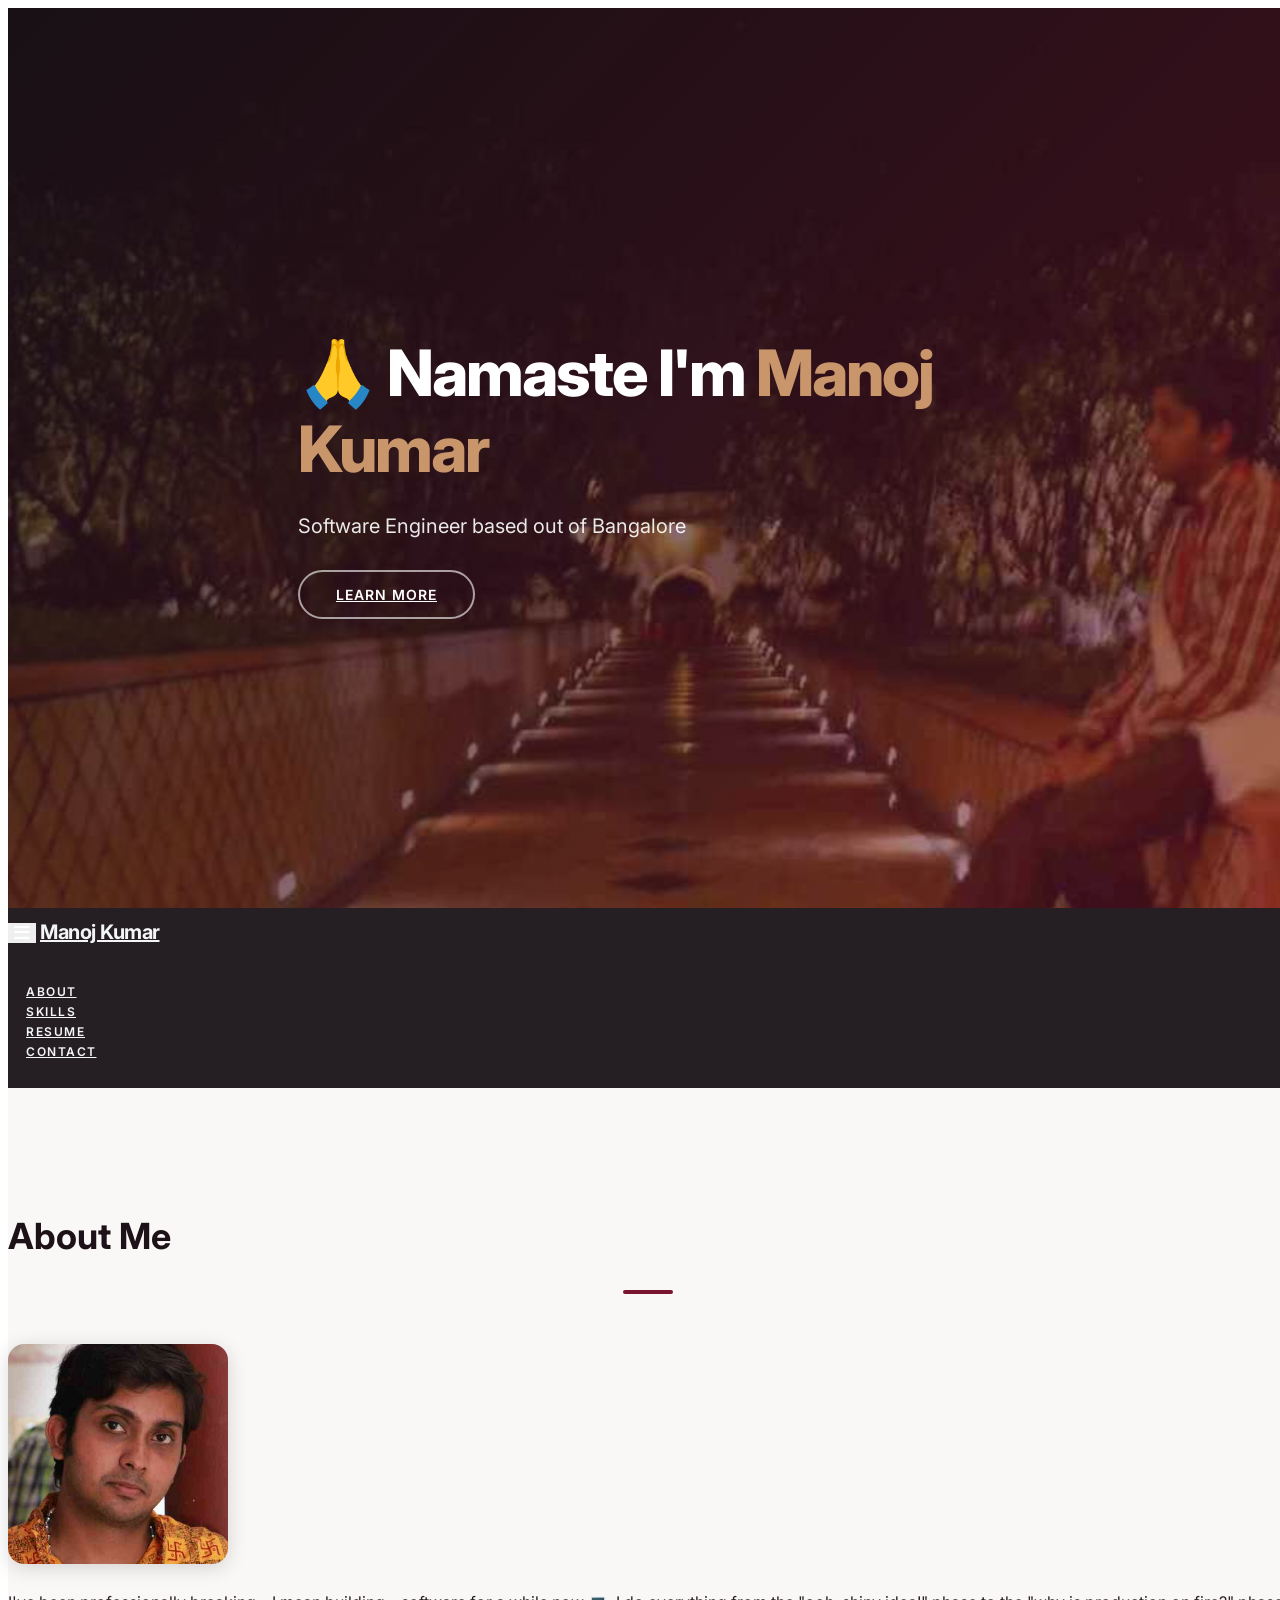
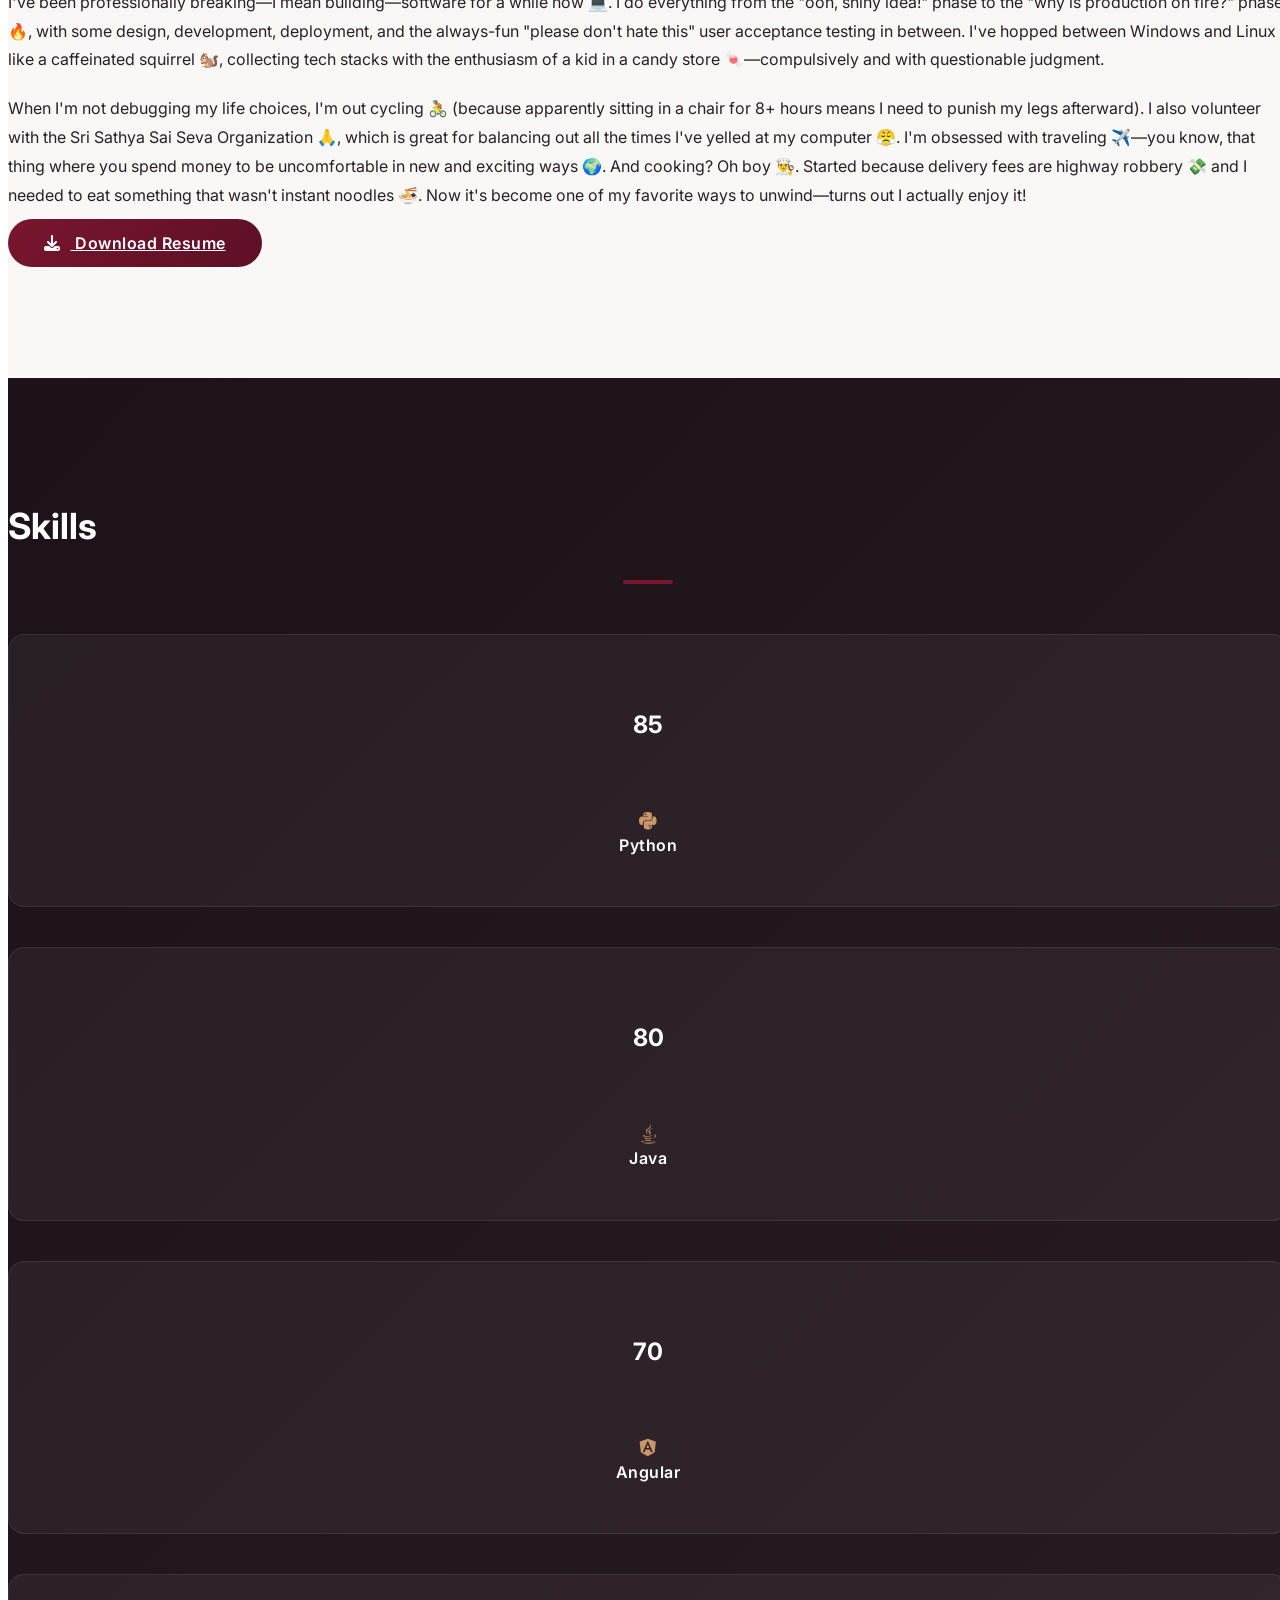
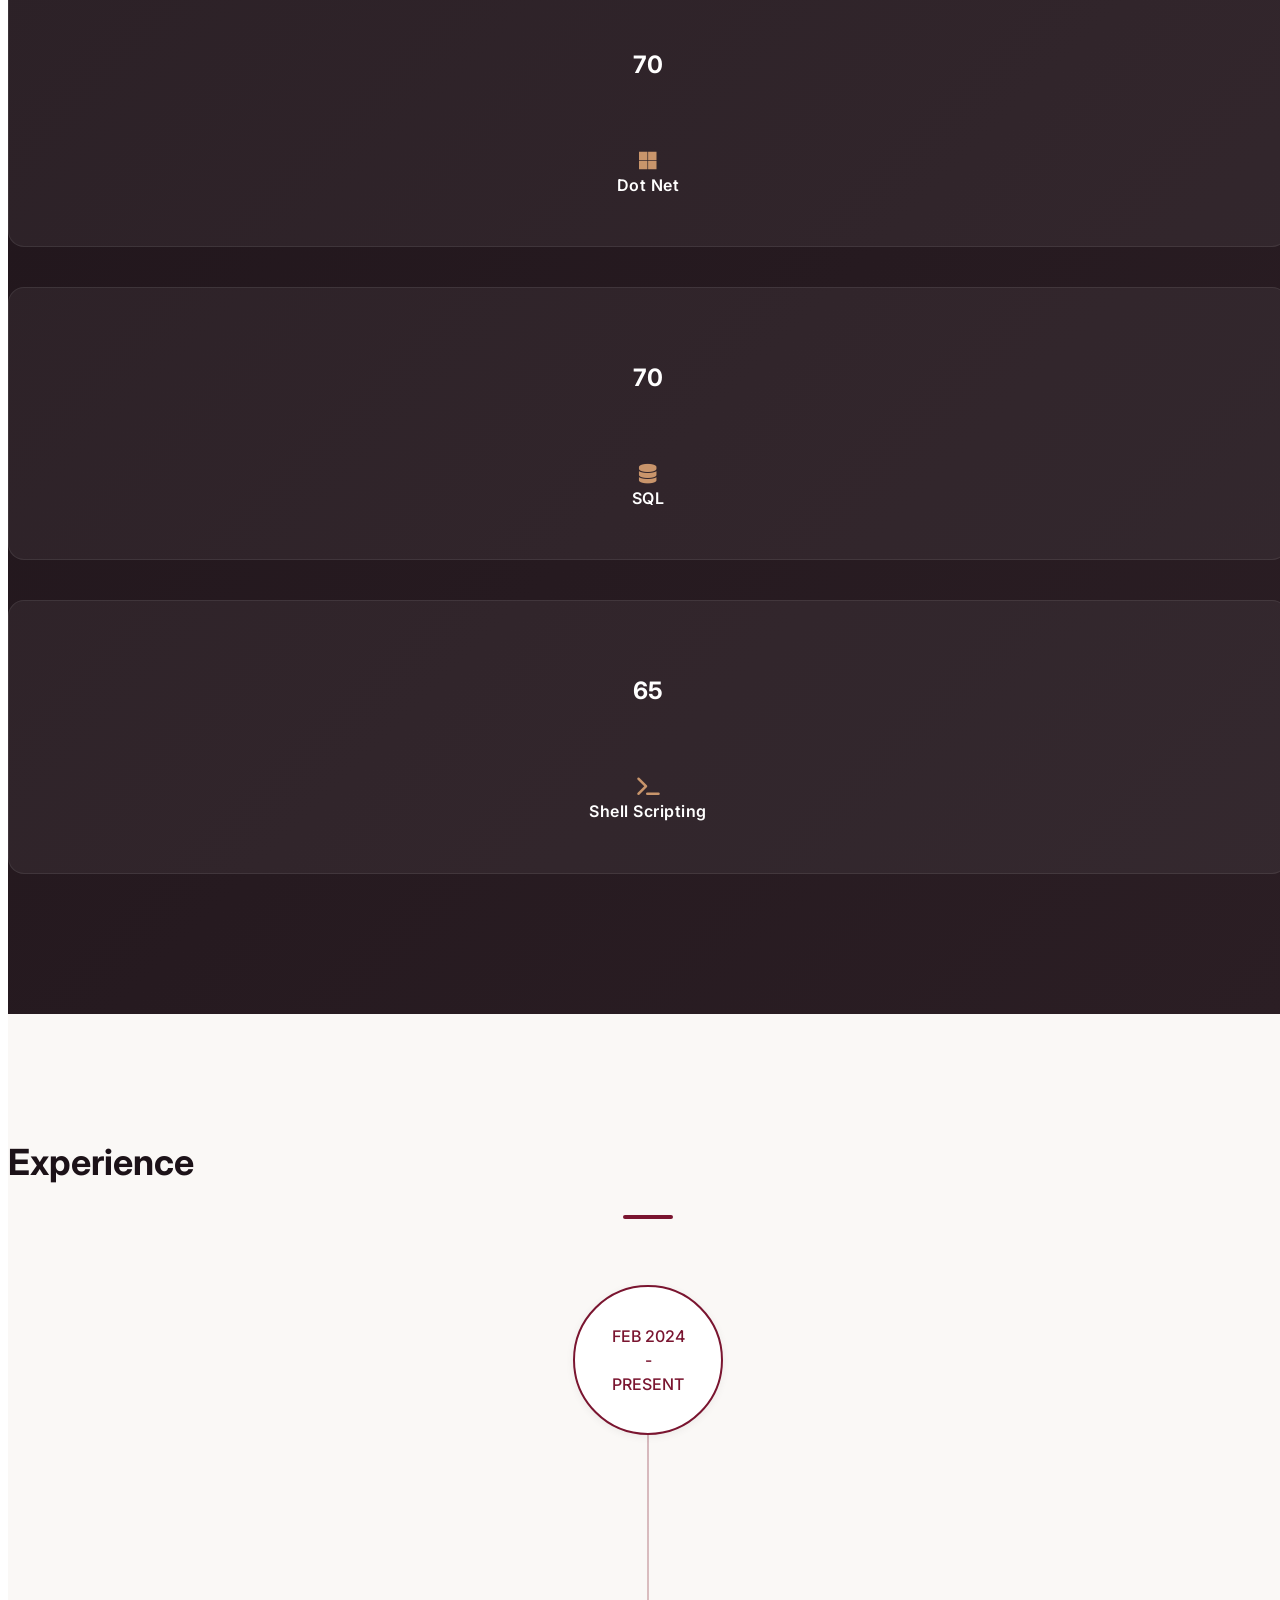
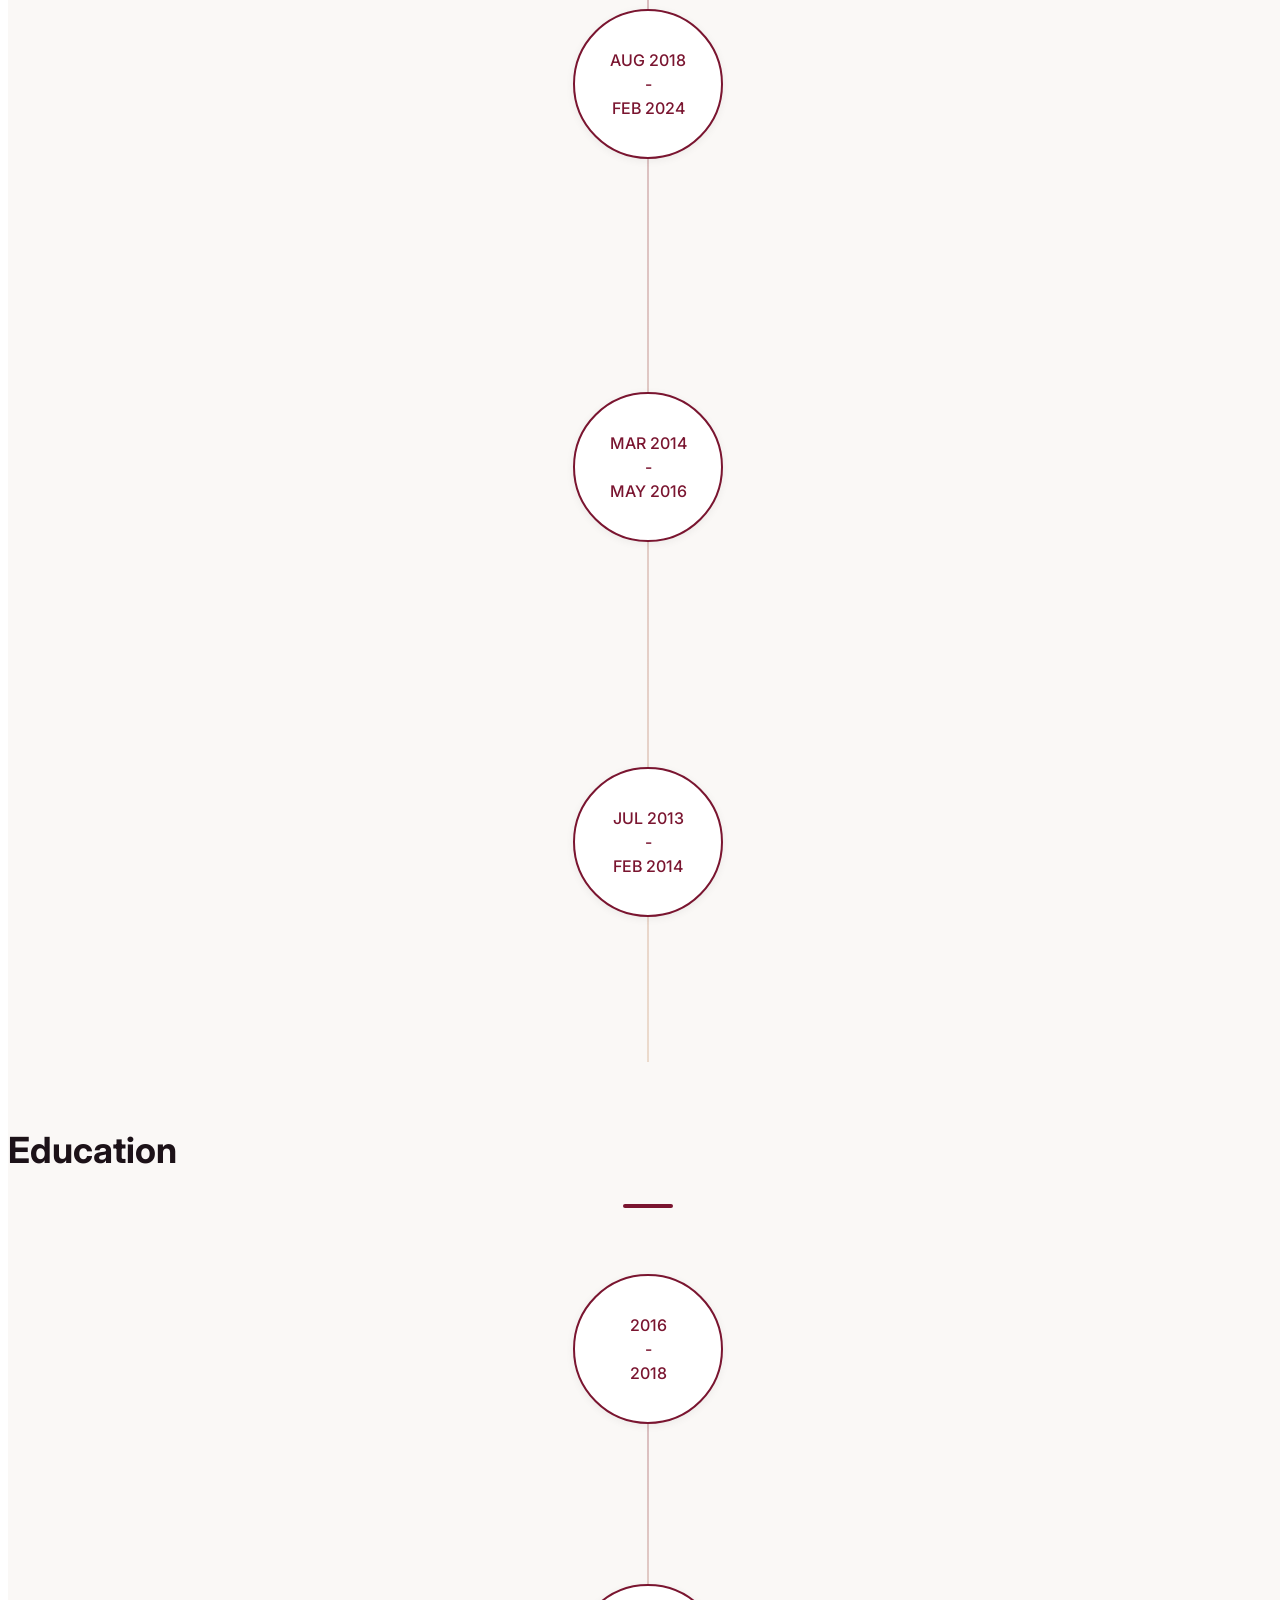
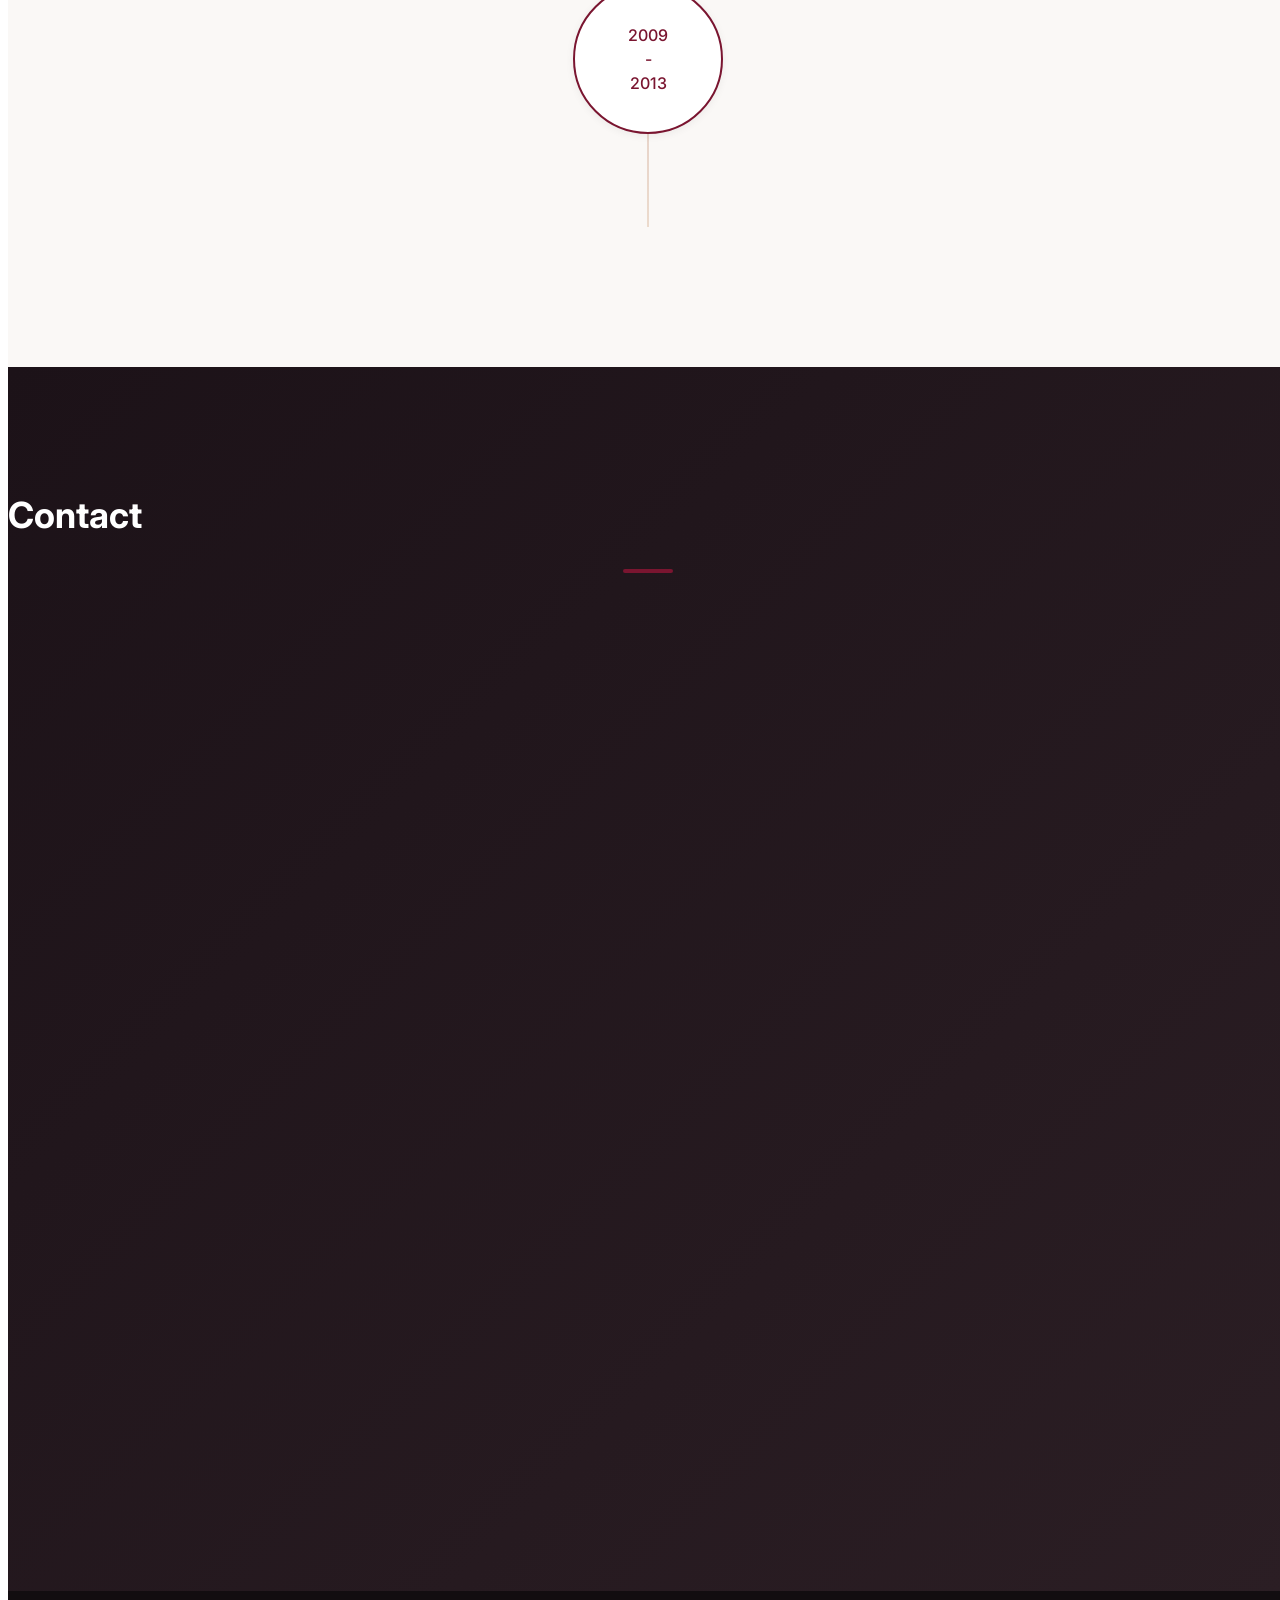
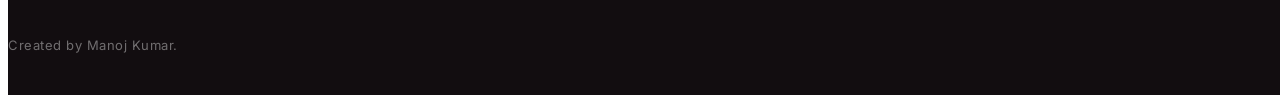
==== index.html @ 9c493e30 "Update index.html" ====
<!DOCTYPE html>
<html lang="en">
<head>
<meta charset="utf-8">
<meta name="viewport" content="width=device-width, initial-scale=1">
<title>Manoj Kumar - Software Engineer</title>
<meta name="description" content="Namaste! Portfolio showcasing skills, experience and social media links.">
<meta name="author" content="Manoj Kumar">
<!-- Open Graph -->
<meta property="og:title" content="Manoj Kumar - Software Engineer">
<meta property="og:description" content="Namaste! Portfolio showcasing skills, experience and social media links.">
<meta property="og:image" content="https://manojkumarmanusai.github.io/img/about.jpg">
<meta property="og:url" content="https://manojkumarmanusai.github.io/">
<meta property="og:type" content="website">
<!-- Twitter Card -->
<meta name="twitter:card" content="summary_large_image">
<meta name="twitter:title" content="Manoj Kumar - Software Engineer">
<meta name="twitter:description" content="Namaste! Portfolio showcasing skills, experience and social media links.">
<meta name="twitter:image" content="https://manojkumarmanusai.github.io/img/about.jpg">
<link rel="icon" type="image/x-icon" href="favicon.ico">
<!-- Bootstrap -->
<link rel="stylesheet" type="text/css"  href="css/bootstrap.min.css">
<link rel="stylesheet" type="text/css" href="https://cdnjs.cloudflare.com/ajax/libs/font-awesome/6.5.1/css/all.min.css" integrity="sha384-t1nt8BQoYMLFN5p42tRAtuAAFQaCQODekUVeKKZrEnEyp4H2R0RHFz0KWpmj7i8g" crossorigin="anonymous">

<!-- Stylesheet
    ================================================== -->
<link rel="stylesheet" type="text/css"  href="css/style.css">
<link href='https://fonts.googleapis.com/css2?family=Inter:wght@300;400;500;600;700;800&family=Open+Sans:wght@300;400;600;700;800&display=swap' rel='stylesheet' crossorigin='anonymous'>

</head>
<body id="page-top" data-spy="scroll" data-target="#nav" data-offset="80">

<!-- Header -->
<header id="header">
  <div class="intro">
    <img src="img/intro-bg.jpg" alt="Background" class="intro-bg-img" loading="lazy">
    <div class="intro-overlay"></div>
    <div class="container">
      <div class="row">
        <div class="intro-text">
          <h1>🙏 Namaste I'm <span class="name">Manoj Kumar</span></h1>
          <p><b>Software Engineer based out of Bangalore</b></p>
          <a href="#about" class="btn btn-default btn-lg page-scroll">Learn More</a>
        </div>
      </div>
    </div>
  </div>
</header>
<!-- Navigation -->
<div id="nav">
  <div id="scroll-progress"></div>
  <nav class="navbar navbar-custom">
    <div class="container">
      <div class="navbar-header">
        <button type="button" class="navbar-toggle" data-toggle="collapse" data-target=".navbar-main-collapse" aria-label="Toggle navigation"> <i class="fa-solid fa-bars"></i> </button>
        <a class="navbar-brand page-scroll" href="#page-top">Manoj Kumar</a> </div>
      
      <!-- Collect the nav links, forms, and other content for toggling -->
      <div class="collapse navbar-collapse navbar-right navbar-main-collapse">
        <ul class="nav navbar-nav">
          <!-- Hidden li included to remove active class from about link when scrolled up past about section -->
          <li class="hidden"> <a href="#page-top"></a> </li>
          <li> <a class="page-scroll" href="#about">About</a> </li>
          <li> <a class="page-scroll" href="#skills">Skills</a> </li>
          <li> <a class="page-scroll" href="#resume">Resume</a> </li>
          <li> <a class="page-scroll" href="#contact">Contact</a> </li>
        </ul>
      </div>
    </div>
  </nav>
</div>
<!-- About Section -->
<div id="about">
  <div class="container">
    <div class="section-title text-center center">
      <h2>About Me</h2>
      <hr>
    </div>
    <div class="row">
      <div class="col-md-12 text-center"><img src="img/about.jpg" alt="Manoj Kumar" class="img-responsive" loading="lazy"></div>
      <div class="col-md-8 col-md-offset-2">
        <div class="about-text">
          <p>I've been professionally breaking—I mean building—software for a while now 💻. I do everything from the "ooh, shiny idea!" phase to the "why is production on fire?" phase 🔥, with some design, development, deployment, and the always-fun "please don't hate this" user acceptance testing in between. I've hopped between Windows and Linux like a caffeinated squirrel 🐿️, collecting tech stacks with the enthusiasm of a kid in a candy store 🍬—compulsively and with questionable judgment.</p>
          <p>When I'm not debugging my life choices, I'm out cycling 🚴 (because apparently sitting in a chair for 8+ hours means I need to punish my legs afterward). I also volunteer with the Sri Sathya Sai Seva Organization 🙏, which is great for balancing out all the times I've yelled at my computer 😤. I'm obsessed with traveling ✈️—you know, that thing where you spend money to be uncomfortable in new and exciting ways 🌍. And cooking? Oh boy 👨‍🍳. Started because delivery fees are highway robbery 💸 and I needed to eat something that wasn't instant noodles 🍜. Now it's become one of my favorite ways to unwind—turns out I actually enjoy it!</p>
          <p class="text-center"><a class="btn btn-primary" href="resume/Manoj.pdf" download><i class="fa-solid fa-download"></i> Download Resume</a></p>
        </div>
      </div>
    </div>
  </div>
</div>
<!-- Skills Section -->
<div id="skills" class="text-center">
  <div class="container">
    <div class="section-title center">
      <h2>Skills</h2>
      <hr>
    </div>
    <div class="row" id="skillsset">
      <div class="col-md-4 col-sm-6">
        <div class="skill"> <span class="chart" data-percent="85"> <span class="percent">85</span> </span>
          <i class="fa-brands fa-python skill-icon"></i>
          <h4>Python</h4>
        </div>
      </div>
      <div class="col-md-4 col-sm-6">
        <div class="skill"> <span class="chart" data-percent="80"> <span class="percent">80</span> </span>
          <i class="fa-brands fa-java skill-icon"></i>
          <h4>Java</h4>
        </div>
      </div>
      <div class="col-md-4 col-sm-6">
        <div class="skill"> <span class="chart" data-percent="70"> <span class="percent">70</span> </span>
          <i class="fa-brands fa-angular skill-icon"></i>
          <h4>Angular</h4>
        </div>
      </div>
      <div class="col-md-4 col-sm-6">
        <div class="skill"> <span class="chart" data-percent="70"> <span class="percent">70</span> </span>
          <i class="fa-brands fa-microsoft skill-icon"></i>
          <h4>Dot Net</h4>
        </div>
      </div>
      <div class="col-md-4 col-sm-6">
        <div class="skill"> <span class="chart" data-percent="70"> <span class="percent">70</span> </span>
          <i class="fa-solid fa-database skill-icon"></i>
          <h4>SQL</h4>
        </div>
      </div>
      <div class="col-md-4 col-sm-6">
        <div class="skill"> <span class="chart" data-percent="65"> <span class="percent">65</span> </span>
          <i class="fa-solid fa-terminal skill-icon"></i>
          <h4>Shell Scripting</h4>
        </div>
      </div>
    </div>
  </div>
</div>
<!-- Resume Section -->
<div id="resume" class="text-center">
  <div class="container">
    <div class="section-title center">
      <h2>Experience</h2>
      <hr>
    </div>
    <div class="row">
      <div class="col-lg-12">
        <ul class="timeline">
	   <li class="timeline-inverted">
            <div class="timeline-image">
              <h4>Feb 2024<br>
                - <br>
                Present</h4>
            </div>
            <div class="timeline-panel animate-on-scroll fade-right">
              <div class="timeline-heading">
                <h4>Amazon</h4>
                <h4 class="subheading">System Development Engineer II</h4>
              </div>
              <div class="timeline-body">
                <p>Joined the Amazon Ads division in Bengaluru. Working as a developer for various AWS tools that are being used inside the organization.</p>
                <div class="timeline-tags">
                  <span class="tag"><i class="fa-brands fa-aws"></i> AWS</span>
                  <span class="tag"><i class="fa-brands fa-python"></i> Python</span>
                  <span class="tag"><i class="fa-brands fa-java"></i> Java</span>
                  <span class="tag"><i class="fa-brands fa-linux"></i> Linux</span>
                </div>
              </div>
            </div>
          </li>	
          <li>
            <div class="timeline-image">
              <h4>Aug 2018<br>
                - <br>
                Feb 2024 </h4>
            </div>
            <div class="timeline-panel animate-on-scroll fade-left">
              <div class="timeline-heading">
                <h4>GE Healthcare</h4>
                <h4 class="subheading">Senior Software Engineer</h4>
              </div>
              <div class="timeline-body">
                <p>Worked with different applications that are running inside the CT/PET products. Got a chance to work in different tools and frameworks like Spring boot, Flask, Netflix conductor, Rabbit MQ, Docker, Kubernetes and Helm.</p>
                <div class="timeline-tags">
                  <span class="tag"><i class="fa-solid fa-leaf"></i> Spring Boot</span>
                  <span class="tag"><i class="fa-solid fa-flask"></i> Flask</span>
                  <span class="tag"><i class="fa-brands fa-docker"></i> Docker</span>
                  <span class="tag"><i class="fa-solid fa-dharmachakra"></i> Kubernetes</span>
                  <span class="tag"><i class="fa-solid fa-right-left"></i> RabbitMQ</span>
                </div>
              </div>
            </div>
          </li>
          <li class="timeline-inverted">
            <div class="timeline-image">
              <h4>Mar 2014<br>
                - <br>
                May 2016 </h4>
            </div>
            <div class="timeline-panel animate-on-scroll fade-right">
              <div class="timeline-heading">
                <h4>Geojit Technologies</h4>
                <h4 class="subheading">Junior Software Engineer</h4>
              </div>
              <div class="timeline-body">
                <p>Worked with a team that developed the software for share trading, which is written in the Dot net framework. Got hands-on experience with DBMS packages like MYSQL, MySQL, Oracle DB and DB2. Explored JMS implementations like Active MQ and Tibco RV.</p>
                <div class="timeline-tags">
                  <span class="tag"><i class="fa-brands fa-microsoft"></i> .NET</span>
                  <span class="tag"><i class="fa-solid fa-database"></i> MySQL</span>
                  <span class="tag"><i class="fa-solid fa-database"></i> Oracle DB</span>
                  <span class="tag"><i class="fa-solid fa-right-left"></i> ActiveMQ</span>
                </div>
              </div>
            </div>
          </li>
          <li>
            <div class="timeline-image">
              <h4>Jul 2013<br>
                - <br>
                Feb 2014 </h4>
            </div>
            <div class="timeline-panel animate-on-scroll fade-left">
              <div class="timeline-heading">
                <h4>iSmart Business Solutions Pvt. Ltd.</h4>
                <h4 class="subheading">Dot Net Developer</h4>
              </div>
              <div class="timeline-body">
                <p>Here I was working on an ERP based product that is used for managing agriculture fields. Worked as a developer for the desktop application written in Dot net framework. Handled MS SQL Stored procedures and SQL server reporting services.</p>
                <div class="timeline-tags">
                  <span class="tag"><i class="fa-brands fa-microsoft"></i> .NET</span>
                  <span class="tag"><i class="fa-solid fa-database"></i> MS SQL</span>
                  <span class="tag"><i class="fa-solid fa-desktop"></i> Desktop App</span>
                </div>
              </div>
            </div>
          </li>
        </ul>
      </div>
    </div>
  </div>
  <div class="container">
    <div class="section-title center">
      <h2>Education</h2>
      <hr>
    </div>
    <div class="row">
      <div class="col-lg-12">
        <ul class="timeline">
          
          <!-- Education Section-->
          
          <li>
            <div class="timeline-image">
              <h4>2016 <br>
                - <br>
                2018 </h4>
            </div>
            <div class="timeline-panel animate-on-scroll fade-left">
              <div class="timeline-heading">
                <h4>Sri Sathya Sai Institute of Higher Learning</h4>
                <h4 class="subheading">Master of Technology Computer Science</h4>
              </div>
              <div class="timeline-body">
                <p>Main subjects involved in this course were Machine Learning, Digital Image Processing, Mining of Massive Datasets, Distributed Computing and Computer architecture.</p>
              </div>
            </div>
          </li>
          <li class="timeline-inverted">
            <div class="timeline-image">
              <h4>2009 <br>
                - <br>
                2013 </h4>
            </div>
            <div class="timeline-panel animate-on-scroll fade-right">
              <div class="timeline-heading">
                <h4>Sreepathy Institute of Management And Technology</h4>
                <h4 class="subheading">Bachelor of Technology Computer Science and Engineering</h4>
              </div>
              <div class="timeline-body">
                <p>Main courses were Data Structures and Algorithms, Computer Networking, Operating Systems, Database management system and Compiler Design. </p>
              </div>
            </div>
          </li>
        </ul>
      </div>
    </div>
  </div>
</div>
<!-- Contact Section -->
<div id="contact" class="text-center">
  <div class="container">
    <div class="section-title center">
      <h2>Contact</h2>
      <hr>
    </div>
    <div class="col-md-8 col-md-offset-2">
      <div class="col-md-4 animate-on-scroll fade-up" style="animation-delay:0s"> <i class="fa-solid fa-location-dot fa-2x"></i>
        <p>EPIP Zone, Whitefield,<br>
          Bengaluru 560066, Karnataka</p>
      </div>
      <div class="col-md-4 animate-on-scroll fade-up" style="animation-delay:0.15s"> <i class="fa-regular fa-envelope fa-2x"></i>
        <p>manusai.manoj@gmail.com</p>
      </div>
      <div class="col-md-4 animate-on-scroll fade-up" style="animation-delay:0.3s"> <i class="fa-solid fa-phone fa-2x"></i>
        <p>+9177XXXXXXX</p>
      </div>
      <div class="clearfix"></div>
    </div>
    <div class="col-md-8 col-md-offset-2">
      <h3 class="animate-on-scroll fade-up">Leave me a message</h3>
      <form name="contactForm" accept-charset="utf-8" id="contactForm" class="animate-on-scroll fade-up" novalidate>
        <div style="position:absolute;left:-9999px;"><input type="text" name="website" tabindex="-1" autocomplete="off"></div>
        <div class="row">
          <div class="col-md-6">
            <div class="form-group">
              <input type="text" id="name" name="name" class="form-control" placeholder="Name" required autocomplete="off" aria-label="Name">
              <p class="help-block text-danger"></p>
            </div>
          </div>
          <div class="col-md-6">
            <div class="form-group">
              <input type="email" id="email" name="replyto" class="form-control" placeholder="Email" required autocomplete="off" aria-label="Email">
              <p class="help-block text-danger"></p>
            </div>
          </div>
        </div>
        <div class="form-group">
          <textarea name="message" id="message" class="form-control" rows="4" placeholder="Message" required aria-label="Message"></textarea>
          <p class="help-block text-danger"></p>
        </div>
        <input type="hidden" name="_subject" id="email-subject" value="Mail from manojkumarmanusai.github.io">
        <div id="success"></div>
        <button type="submit" class="btn btn-default">Send Message</button>
      </form>
      <div class="social animate-on-scroll fade-up">
        <ul>
          <li><a href="https://www.facebook.com/manojkumar.manusai" target="_blank" rel="noopener noreferrer" aria-label="Facebook"><i class="fa-brands fa-facebook-f"></i></a></li>
          <li><a href="https://twitter.com/manojkmanusai" target="_blank" rel="noopener noreferrer" aria-label="X (Twitter)"><i class="fa-brands fa-x-twitter"></i></a></li>
          <li><a href="https://leetcode.com/manojkumarmanusai" target="_blank" rel="noopener noreferrer" aria-label="LeetCode"><span class="social-icon leetcode-icon"><svg viewBox="0 0 24 24" fill="currentColor" aria-hidden="true"><path d="M13.483 0a1.374 1.374 0 0 0-.961.438L7.116 6.226l-3.854 4.126a5.266 5.266 0 0 0-1.209 2.104 5.35 5.35 0 0 0-.125.513 5.527 5.527 0 0 0 .062 2.362 5.83 5.83 0 0 0 .349 1.017 5.938 5.938 0 0 0 1.271 1.818l4.277 4.193.039.038c2.248 2.165 5.852 2.133 8.063-.074l2.396-2.392c.54-.54.54-1.414.003-1.955a1.378 1.378 0 0 0-1.951-.003l-2.396 2.392a3.021 3.021 0 0 1-4.205.038l-.02-.019-4.276-4.193c-.652-.64-.972-1.469-.948-2.263a2.68 2.68 0 0 1 .066-.523 2.545 2.545 0 0 1 .619-1.164L9.13 8.114c1.058-1.134 3.204-1.27 4.43-.278l3.501 2.831c.593.48 1.461.387 1.94-.207a1.384 1.384 0 0 0-.207-1.943l-3.5-2.831c-.8-.647-1.766-1.045-2.774-1.202l2.015-2.158A1.384 1.384 0 0 0 13.483 0zm-2.866 12.815a1.38 1.38 0 0 0-1.38 1.382 1.38 1.38 0 0 0 1.38 1.382H20.79a1.38 1.38 0 0 0 1.38-1.382 1.38 1.38 0 0 0-1.38-1.382z"/></svg></span></a></li>
          <li><a href="https://github.com/manojkumarmanusai" target="_blank" rel="noopener noreferrer" aria-label="GitHub"><i class="fa-brands fa-github"></i></a></li>
          <li><a href="https://www.instagram.com/manojkumarmanusai/" target="_blank" rel="noopener noreferrer" aria-label="Instagram"><i class="fa-brands fa-instagram"></i></a></li>
          <li><a href="https://www.linkedin.com/in/manojkumarmanusai/" target="_blank" rel="noopener noreferrer" aria-label="LinkedIn"><i class="fa-brands fa-linkedin-in"></i></a></li>
        </ul>
      </div>
    </div>
  </div>
</div>
<div id="footer">
  <div class="container text-center">
    <div class="fnav">
      <p>Created by Manoj Kumar.</p>
    </div>
  </div>
</div>
<script type="text/javascript" src="js/jquery.1.11.1.js"></script> 
<script type="text/javascript" src="js/bootstrap.min.js"></script> 
<script type="text/javascript" src="js/SmoothScroll.js"></script> 
<script type="text/javascript" src="js/easypiechart.js"></script> 
<script type="text/javascript" src="js/jqBootstrapValidation.js"></script> 
<script type="text/javascript" src="js/contact_me.js"></script> 
<script type="text/javascript" src="js/main.js"></script>
</body>
</html>
---- css/style.css ----
/* ===== Modern Portfolio Styles ===== */

/* CSS Variables for easy theming */
:root {
  --primary: #7a1530;
  --primary-dark: #5c1025;
  --primary-light: #a33350;
  --accent: #c9956b;
  --dark: #1c1218;
  --dark-light: #2b1e24;
  --text: #2a2028;
  --text-light: #3a3038;
  --bg: #faf8f6;
  --bg-alt: #ffffff;
  --shadow-sm: 0 2px 8px rgba(0,0,0,0.06);
  --shadow-md: 0 4px 20px rgba(0,0,0,0.08);
  --shadow-lg: 0 8px 40px rgba(0,0,0,0.12);
  --radius: 16px;
  --transition: all 0.3s cubic-bezier(0.4, 0, 0.2, 1);
}

/* Reset & Base */
*, *::before, *::after {
  box-sizing: border-box;
}

body, html {
  font-family: 'Inter', 'Open Sans', sans-serif;
  text-rendering: optimizeLegibility;
  -webkit-font-smoothing: antialiased;
  -moz-osx-font-smoothing: grayscale;
  color: var(--text);
  width: 100%;
  min-height: 100%;
}

h1 {
  font-weight: 800;
  letter-spacing: -1px;
}

h2 {
  line-height: 1.3;
  margin: 0 0 30px;
  color: var(--dark);
  font-weight: 700;
  font-size: 36px;
}

h3, h4 {
  color: var(--dark);
  font-weight: 600;
}

h3 { font-size: 22px; }
h4 { font-size: 18px; }

p {
  line-height: 1.8;
  font-size: 16px;
}

a {
  color: var(--primary);
  transition: var(--transition);
}

a:hover, a:focus {
  text-decoration: none;
  color: var(--primary-dark);
}

ul, ol {
  list-style: none;
  padding: 0;
}

hr {
  height: 4px;
  width: 50px;
  text-align: center;
  position: relative;
  background: var(--primary);
  margin: 0 auto 30px;
  border: 0;
  border-radius: 2px;
}

.clearfix:after {
  visibility: hidden;
  display: block;
  font-size: 0;
  content: " ";
  clear: both;
  height: 0;
}

/* ===== Scroll Progress Bar ===== */
#scroll-progress {
  position: absolute;
  bottom: 0;
  left: 0;
  width: 0%;
  height: 3px;
  background: var(--accent);
  z-index: 10000;
  transition: width 0.1s linear;
}

/* ===== Navigation ===== */
#nav {
  z-index: 9999;
  position: sticky;
  top: 0;
}

.navbar-custom {
  margin-bottom: 0;
  background: rgba(26, 18, 24, 0.95);
  backdrop-filter: blur(12px);
  -webkit-backdrop-filter: blur(12px);
  border-radius: 0;
  padding: 12px 0;
  border: none;
  transition: var(--transition);
  position: relative;
}

.navbar-custom .navbar-brand {
  font-weight: 700;
  font-size: 20px;
  letter-spacing: -0.5px;
}

.navbar-custom .navbar-brand:focus {
  outline: 0;
}

.navbar-custom .navbar-brand:hover {
  color: var(--accent);
  text-shadow: 0 0 12px rgba(201,149,107,0.3);
}

.navbar-custom a {
  color: #f4f5f6;
}

.navbar-custom .navbar-toggle {
  border: none;
}

.navbar-custom .navbar-toggle .fa-bars {
  color: #fff;
  font-size: 18px;
}

.navbar-custom .navbar-toggle:hover,
.navbar-custom .navbar-toggle:focus {
  background-color: rgba(255,255,255,0.1);
  border: none;
}

.navbar-custom .nav li a {
  text-transform: uppercase;
  letter-spacing: 1.5px;
  font-size: 12px;
  font-weight: 600;
  padding: 15px 18px;
  transition: var(--transition);
  position: relative;
}

.navbar-custom .nav li a::after {
  content: '';
  position: absolute;
  bottom: 8px;
  left: 50%;
  transform: translateX(-50%) scaleX(0);
  width: 20px;
  height: 2px;
  background: var(--accent);
  border-radius: 1px;
  transition: transform 0.3s ease;
}

.navbar-custom .nav li a:hover::after,
.navbar-custom .nav li.active a::after {
  transform: translateX(-50%) scaleX(1);
}

.navbar-custom .nav li a:hover {
  outline: 0;
  color: var(--accent);
  background-color: transparent;
}

.navbar-custom .nav li a:focus,
.navbar-custom .nav li a:active {
  outline: 0;
  background-color: transparent;
  color: var(--accent);
}

.navbar-custom .nav li.active a {
  background-color: rgba(255,255,255,0.08);
  border-radius: 8px;
  color: var(--accent);
}

.navbar-custom .nav li.active a:hover {
  color: #fff;
}

/* ===== Buttons ===== */
.btn-default {
  color: #fff;
  background-color: transparent;
  border: 2px solid rgba(255,255,255,0.6);
  padding: 14px 36px;
  font-size: 14px;
  font-weight: 600;
  letter-spacing: 1px;
  text-transform: uppercase;
  border-radius: 50px;
  transition: var(--transition);
}

.btn-default:hover,
.btn-default:focus,
.btn-default:active {
  color: var(--dark);
  background-color: #fff;
  border-color: #fff;
  transform: translateY(-2px);
  box-shadow: 0 8px 25px rgba(0,0,0,0.15);
}

.btn-primary {
  color: #fff;
  background: linear-gradient(135deg, var(--primary), var(--primary-dark));
  padding: 14px 36px;
  border: none;
  border-radius: 50px;
  font-weight: 600;
  letter-spacing: 0.5px;
  transition: var(--transition);
}

.btn-primary:hover,
.btn-primary:focus,
.btn-primary:active {
  color: #fff;
  background: linear-gradient(135deg, var(--primary-light), var(--primary));
  transform: translateY(-2px);
  box-shadow: 0 8px 25px rgba(122, 21, 48, 0.35);
}

.btn-primary i.fa-solid {
  margin-right: 10px;
}

/* ===== Hero / Header Section ===== */
.intro {
  display: flex;
  align-items: center;
  justify-content: center;
  width: 100%;
  min-height: 100vh;
  padding: 100px 0;
  text-align: center;
  color: #fff;
  background-color: var(--dark);
  position: relative;
  overflow: hidden;
}

.intro-bg-img {
  position: absolute;
  top: 0;
  left: 0;
  width: 100%;
  height: 100%;
  object-fit: cover;
  object-position: center top;
  z-index: 0;
}

.intro-overlay {
  position: absolute;
  top: 0;
  left: 0;
  right: 0;
  bottom: 0;
  background: linear-gradient(135deg, rgba(28,18,24,0.80), rgba(122,21,48,0.50));
  z-index: 1;
}

.intro .container {
  position: relative;
  z-index: 2;
}

.intro .intro-text {
  max-width: 700px;
}

.intro h1 {
  font-size: 48px;
  font-weight: 800;
  line-height: 1.2;
  margin-bottom: 10px;
  word-wrap: break-word;
  overflow-wrap: break-word;
}

.intro .name {
  color: var(--accent);
}

.intro p {
  font-size: 18px;
  font-weight: 300;
  opacity: 0.9;
  margin-bottom: 40px;
  margin-top: 16px;
}

.intro p b {
  font-weight: 400;
}

.section-title.center {
  padding: 25px 0 20px 0;
}

/* ===== About Section ===== */
#about,
#skills,
#resume,
#contact {
  scroll-margin-top: 70px;
}

#about {
  padding: 100px 0;
  background: var(--bg);
}

#about .about-text {
  text-align: left;
  line-height: 1.9;
}

#about img {
  border-radius: var(--radius);
  width: 220px;
  height: 220px;
  display: inline-block;
  object-fit: cover;
  border: none;
  box-shadow: 0 4px 20px rgba(0,0,0,0.15);
}

#about img:hover {
  box-shadow: 0 4px 20px rgba(0,0,0,0.15);
}

#about p {
  margin-top: 20px;
  margin-bottom: 20px;
  color: var(--text);
}

/* ===== Skills Section ===== */
#skills {
  padding: 100px 0;
  background: linear-gradient(135deg, var(--dark), var(--dark-light));
}

#skills h2 {
  color: #fff;
}

#skills hr {
  background: var(--primary);
}

#skills .skill {
  margin-bottom: 40px;
  text-align: center;
  padding: 30px 15px;
  background: rgba(255,255,255,0.05);
  border-radius: var(--radius);
  border: 1px solid rgba(255,255,255,0.08);
  transition: var(--transition);
  display: flex;
  flex-direction: column;
  align-items: center;
  justify-content: center;
  min-height: 220px;
}

#skills .skill:hover {
  background: rgba(255,255,255,0.1);
  transform: translateY(-6px);
  box-shadow: 0 12px 40px rgba(0,0,0,0.2);
}

#skills .skill h4 {
  font-weight: 600;
  color: #fff;
  margin-top: 4px;
  font-size: 16px;
  letter-spacing: 0.5px;
}

#skills .skill-icon {
  font-size: 20px;
  color: var(--accent);
  margin-top: 10px;
  transition: var(--transition);
}

#skills .skill:hover h4 {
  color: var(--accent);
}

#skills .skill:hover .skill-icon {
  color: #fff;
  transform: scale(1.3);
}

.chart {
  position: relative;
  display: inline-block;
  width: 120px;
  height: 120px;
  margin-bottom: 16px;
  text-align: center;
}

.chart canvas {
  position: absolute;
  top: 0;
  left: 0;
}

.percent {
  display: block;
  font-size: 24px;
  font-weight: 700;
  color: #fff;
  z-index: 2;
  line-height: 120px;
  text-align: center;
  position: relative;
}

/* ===== Resume / Timeline Section ===== */
#resume {
  padding: 100px 0;
  background: var(--bg);
}

.timeline {
  position: relative;
  padding: 0;
  list-style: none;
}

.timeline:before {
  content: "";
  position: absolute;
  top: 0;
  bottom: 0;
  left: 40px;
  width: 2px;
  margin-left: -1.5px;
  background: linear-gradient(to bottom, var(--primary), var(--accent));
  opacity: 0.3;
}

.timeline > li {
  position: relative;
  margin-bottom: 50px;
  min-height: 50px;
}

.timeline > li:before,
.timeline > li:after {
  content: " ";
  display: table;
}

.timeline > li:after {
  clear: both;
}

.timeline > li .timeline-panel {
  float: right;
  position: relative;
  width: 100%;
  padding: 20px 20px 20px 100px;
  text-align: left;
  background: var(--bg-alt);
  border-radius: var(--radius);
  box-shadow: var(--shadow-sm);
  transition: var(--transition);
}

.timeline > li .timeline-panel:hover {
  box-shadow: var(--shadow-md);
  transform: translateY(-3px);
}

/* Image hover also lifts the panel */
.timeline > li .timeline-image:hover ~ .timeline-panel {
  box-shadow: var(--shadow-md);
  transform: translateY(-3px);
}

.timeline > li .timeline-image {
  z-index: 100;
  position: absolute;
  left: 0;
  width: 70px;
  height: 70px;
  margin-left: 0;
  border: 2px solid var(--primary);
  border-radius: 50%;
  text-align: center;
  background: var(--bg-alt);
  box-shadow: var(--shadow-sm);
  transition: var(--transition);
  display: flex;
  align-items: center;
  justify-content: center;
}

.timeline > li:hover .timeline-image {
  background: var(--primary);
  border-color: var(--primary);
  transform: scale(1.05);
  box-shadow: 0 0 0 4px var(--bg-alt), 0 0 0 6px var(--accent);
}

.timeline > li:hover .timeline-image h4 {
  color: #fff;
}

.timeline > li .timeline-image h4 {
  margin: 0;
  padding: 0;
  font-size: 12px;
  text-transform: uppercase;
  color: var(--primary);
  font-weight: 600;
  line-height: 14px;
  text-align: center;
  transition: var(--transition);
}

.timeline > li.timeline-inverted > .timeline-panel {
  float: right;
  padding: 20px 20px 20px 100px;
  text-align: left;
}

.timeline > li:last-child {
  margin-bottom: 40px;
}

.timeline .timeline-heading h4 {
  margin-top: 0;
  text-transform: uppercase;
  font-size: 14px;
  letter-spacing: 1px;
  color: var(--text-light);
  font-weight: 700;
}

.timeline .timeline-heading h4.subheading {
  text-transform: none;
  color: var(--primary);
  font-size: 18px;
  font-weight: 600;
  letter-spacing: 0;
  margin-top: 4px;
  overflow-wrap: break-word;
  word-wrap: break-word;
}

.timeline .timeline-body > p {
  margin-bottom: 0;
  color: var(--text);
  font-size: 15px;
  line-height: 1.7;
}

.timeline-tags {
  margin-top: 14px;
  display: flex;
  flex-wrap: wrap;
  gap: 8px;
}

.timeline-tags .tag {
  display: inline-flex;
  align-items: center;
  gap: 5px;
  padding: 4px 12px;
  font-size: 12px;
  font-weight: 600;
  color: var(--primary);
  background: rgba(122,21,48,0.08);
  border: 1px solid rgba(122,21,48,0.15);
  border-radius: 20px;
  letter-spacing: 0.3px;
  transition: var(--transition);
}

.timeline-tags .tag:hover {
  background: var(--primary);
  color: #fff;
  border-color: var(--primary);
}

.timeline-tags .tag .fa,
.timeline-tags .tag .fa-solid,
.timeline-tags .tag .fa-brands {
  font-size: 11px;
}

/* ===== Contact Section ===== */
#contact {
  padding: 100px 0 60px;
  color: #fff;
  background: linear-gradient(135deg, var(--dark), var(--dark-light));
}

#contact h2 {
  color: #fff;
}

#contact hr {
  background: var(--primary);
}

#contact h3 {
  padding-top: 20px;
  font-size: 22px;
  font-weight: 400;
  color: rgba(255,255,255,0.9);
}

#contact i.fa-solid,
#contact i.fa-regular,
#contact i.fa-brands {
  color: var(--accent);
  margin-bottom: 14px;
  transition: var(--transition);
}

#contact .col-md-4:hover i.fa-solid,
#contact .col-md-4:hover i.fa-regular,
#contact .col-md-4:hover i.fa-brands {
  transform: scale(1.2);
}

#contact p {
  color: rgba(255,255,255,0.7);
  font-size: 14px;
}

#contact form {
  padding: 30px 0;
}

#contact .form-control {
  display: block;
  width: 100%;
  padding: 14px 18px;
  font-size: 14px;
  line-height: 1.5;
  color: #fff;
  background-color: rgba(255,255,255,0.08);
  border: 1px solid rgba(255,255,255,0.12);
  border-radius: 12px;
  transition: var(--transition);
}

#contact textarea.form-control {
  resize: none;
}

#contact .form-control:focus {
  border-color: var(--primary);
  outline: 0;
  background-color: rgba(255,255,255,0.12);
  box-shadow: 0 0 0 3px rgba(122,21,48,0.2);
}

#contact .form-control:-webkit-autofill,
#contact .form-control:-webkit-autofill:hover,
#contact .form-control:-webkit-autofill:focus {
  -webkit-text-fill-color: #fff;
  -webkit-box-shadow: 0 0 0 1000px rgba(255,255,255,0.08) inset;
  transition: background-color 5000s ease-in-out 0s;
  border-color: rgba(255,255,255,0.12);
}

#contact .form-control::placeholder {
  color: rgba(255,255,255,0.4);
}

.form-control::-webkit-input-placeholder { color: rgba(255,255,255,0.4); }
.form-control:-moz-placeholder { color: rgba(255,255,255,0.4); }
.form-control::-moz-placeholder { color: rgba(255,255,255,0.4); }
.form-control:-ms-input-placeholder { color: rgba(255,255,255,0.4); }

#contact .text-danger {
  color: #ff6b6b;
  text-align: left;
}

label {
  font-size: 12px;
  font-weight: 500;
  float: left;
}

#contact .social {
  margin-top: 50px;
}

#contact .social ul li {
  display: inline-block;
  margin: 0 12px;
  vertical-align: top;
}

#contact .social i.fa-solid,
#contact .social i.fa-brands {
  display: inline-block;
  font-size: 24px;
  padding: 14px;
  color: rgba(255,255,255,0.6);
  background: rgba(255,255,255,0.08);
  border-radius: 50%;
  width: 52px;
  height: 52px;
  line-height: 24px;
  text-align: center;
  vertical-align: top;
  transition: var(--transition);
}

#contact .social i.fa-solid:hover,
#contact .social i.fa-brands:hover {
  color: #fff;
  background: var(--primary);
  transform: translateY(-4px);
  box-shadow: 0 8px 20px rgba(122,21,48,0.3);
}

#contact .social .leetcode-icon {
  display: inline-flex;
  align-items: center;
  justify-content: center;
  font-size: 24px;
  padding: 14px;
  color: rgba(255,255,255,0.6);
  background: rgba(255,255,255,0.08);
  border-radius: 50%;
  width: 52px;
  height: 52px;
  transition: var(--transition);
}

#contact .social .leetcode-icon svg {
  width: 24px;
  height: 24px;
}

#contact .social .leetcode-icon:hover {
  color: #fff;
  background: var(--primary);
  transform: translateY(-4px);
  box-shadow: 0 8px 20px rgba(122,21,48,0.3);
}

#contact .btn {
  background: linear-gradient(135deg, var(--primary), var(--primary-dark));
  border: none;
  border-radius: 50px;
  padding: 14px 40px;
  color: #fff;
  font-weight: 600;
  letter-spacing: 0.5px;
  margin-top: 15px;
  transition: var(--transition);
}

#contact .btn:hover,
#contact .btn:focus {
  background: linear-gradient(135deg, var(--primary-light), var(--primary));
  transform: translateY(-2px);
  box-shadow: 0 8px 25px rgba(122,21,48,0.35);
}

#contact .btn:disabled {
  opacity: 0.7;
  cursor: not-allowed;
  transform: none;
  box-shadow: none;
}

.btn:active, .btn.active {
  background-image: none;
  outline: 0;
  box-shadow: none;
}

a:focus, .btn:focus, .btn:active:focus, .btn.active:focus {
  outline: 2px solid var(--accent);
  outline-offset: 2px;
}

/* ===== Footer ===== */
#footer {
  background: #120d10;
  color: rgba(255,255,255,0.4);
  padding: 30px 0 25px;
}

#footer p {
  font-size: 13px;
  letter-spacing: 0.5px;
}

#footer a {
  color: rgba(255,255,255,0.5);
}

#footer a:hover {
  color: var(--accent);
}

/* ===== Animations ===== */
@keyframes fadeInUp {
  from {
    opacity: 0;
    transform: translateY(30px);
  }
  to {
    opacity: 1;
    transform: translateY(0);
  }
}

@keyframes fadeInLeft {
  from {
    opacity: 0;
    transform: translateX(-30px);
  }
  to {
    opacity: 1;
    transform: translateX(0);
  }
}

@keyframes fadeInRight {
  from {
    opacity: 0;
    transform: translateX(30px);
  }
  to {
    opacity: 1;
    transform: translateX(0);
  }
}

.intro .intro-text {
  animation: fadeInUp 1s ease-out;
}

/* Scroll-triggered animations */
.animate-on-scroll {
  opacity: 0;
}

.animate-on-scroll.animated {
  opacity: 1;
  animation-duration: 0.6s;
  animation-fill-mode: both;
  animation-timing-function: ease-out;
}

.animate-on-scroll.animated.fade-up {
  animation-name: fadeInUp;
}

.animate-on-scroll.animated.fade-left {
  animation-name: fadeInLeft;
}

.animate-on-scroll.animated.fade-right {
  animation-name: fadeInRight;
}

/* On mobile, all timeline animations become fade-up since layout is single column */
@media(max-width:767px) {
  .animate-on-scroll.animated.fade-left,
  .animate-on-scroll.animated.fade-right {
    animation-name: fadeInUp;
  }
}

/* ===== Media Queries ===== */

/* Small screens (mobile) */
@media(max-width:767px) {
  .intro {
    min-height: 110vh;
    padding: 140px 0;
  }

  .intro-bg-img {
    object-fit: cover;
    object-position: center center;
  }

  .intro h1 {
    font-size: 32px;
    letter-spacing: -0.5px;
  }

  .intro p {
    font-size: 15px;
  }

  .btn-default,
  .btn-primary {
    padding: 12px 28px;
    font-size: 13px;
  }

  #about,
  #skills,
  #resume,
  #contact {
    padding: 60px 0;
  }

  h2 {
    font-size: 28px;
  }

  #about img {
    width: 140px;
    height: 140px;
  }

  #skills .skill {
    margin-bottom: 24px;
    padding: 20px 10px;
    min-height: 180px;
  }

  .chart {
    width: 100px;
    height: 100px;
  }

  .percent {
    font-size: 20px;
    line-height: 100px;
  }

  .timeline > li .timeline-panel {
    padding: 16px 16px 16px 110px;
  }

  .timeline > li .timeline-image {
    width: 85px;
    height: 85px;
  }

  .timeline > li .timeline-image h4 {
    margin: 0;
    font-size: 11px;
    line-height: 14px;
  }

  .timeline:before {
    left: 42px;
  }

  .timeline-tags {
    gap: 6px;
  }

  .timeline-tags .tag {
    padding: 3px 9px;
    font-size: 11px;
  }

  #contact .social ul {
    display: flex;
    flex-wrap: wrap;
    justify-content: center;
  }

  #contact .social ul li {
    margin: 0 8px 12px;
  }

  #contact .social i.fa-solid,
  #contact .social i.fa-brands {
    font-size: 22px;
    width: 48px;
    height: 48px;
    padding: 13px;
    line-height: 22px;
  }

  #contact .social .leetcode-icon {
    width: 48px;
    height: 48px;
    padding: 12px;
  }

  #contact .social .leetcode-icon svg {
    width: 22px;
    height: 22px;
  }

  /* Disable centered underline on mobile nav, use left border instead */
  .navbar-custom .nav li a::after {
    display: none;
  }

  .navbar-custom .nav li a {
    padding: 12px 20px;
    border-left: 3px solid transparent;
  }

  .navbar-custom .nav li a:hover,
  .navbar-custom .nav li.active a {
    border-left-color: var(--accent);
    background: rgba(255,255,255,0.06);
  }

  .navbar-custom .nav li.active a {
    border-radius: 0;
  }
}

/* Very small screens — 3+3 icon grid */
@media(max-width:480px) {
  .intro h1 {
    font-size: 26px;
  }

  .intro p {
    font-size: 14px;
  }

  .timeline > li .timeline-panel {
    padding: 14px 14px 14px 100px;
  }

  .timeline > li .timeline-image {
    width: 75px;
    height: 75px;
  }

  .timeline > li .timeline-image h4 {
    font-size: 10px;
    line-height: 13px;
  }

  .timeline:before {
    left: 37px;
  }

  .timeline .timeline-heading h4.subheading {
    font-size: 15px;
  }

  #contact .social ul {
    max-width: 195px;
    margin: 0 auto;
  }

  #contact .social ul li {
    margin: 0 6px 10px;
  }

  #contact .social i.fa-solid,
  #contact .social i.fa-brands {
    font-size: 20px;
    width: 44px;
    height: 44px;
    padding: 12px;
    line-height: 20px;
  }

  #contact .social .leetcode-icon {
    width: 44px;
    height: 44px;
    padding: 10px;
  }

  #contact .social .leetcode-icon svg {
    width: 20px;
    height: 20px;
  }
}

@media(min-width:768px) {
  .intro {
    min-height: 100vh;
    padding: 0;
    text-align: left;
  }

  .intro h1 {
    font-size: 48px;
    font-weight: 800;
    letter-spacing: -1.5px;
  }

  .intro .intro-text {
    max-width: 700px;
  }

  .intro .intro-text p {
    font-size: 20px;
    margin-bottom: 40px;
    margin-top: 20px;
  }

  header .intro-text {
    padding-top: 280px;
    padding-bottom: 300px;
  }

  .timeline:before {
    left: 50%;
  }

  .timeline > li {
    margin-bottom: 80px;
    min-height: 100px;
  }

  .timeline > li .timeline-panel {
    float: left;
    width: 41%;
    padding: 24px 28px;
    text-align: right;
  }

  .timeline > li .timeline-image {
    left: 50%;
    width: 100px;
    height: 100px;
    margin-left: -50px;
  }

  .timeline > li .timeline-image h4 {
    margin-top: 0;
    line-height: 18px;
    font-weight: 500;
  }

  .timeline > li.timeline-inverted > .timeline-panel {
    float: right;
    padding: 24px 28px;
    text-align: left;
  }

  /* Tags always flow left-to-right on right panels */
  .timeline > li.timeline-inverted .timeline-tags {
    justify-content: flex-start;
  }

  /* Tags flow right on left panels */
  .timeline > li:not(.timeline-inverted) .timeline-tags {
    justify-content: flex-end;
  }
}

@media(min-width:992px) {
  .intro h1 {
    font-size: 64px;
    letter-spacing: -2px;
  }

  .timeline > li {
    min-height: 150px;
  }

  .timeline > li .timeline-panel {
    padding: 24px 28px;
  }

  .timeline > li .timeline-image {
    width: 140px;
    height: 140px;
    margin-left: -70px;
  }

  .timeline > li .timeline-image h4 {
    margin-top: 0;
    font-size: 16px;
    line-height: 24px;
  }

  .timeline > li.timeline-inverted > .timeline-panel {
    padding: 24px 28px;
  }
}

@media(min-width:1200px) {
  .timeline > li {
    min-height: 170px;
  }

  .timeline > li .timeline-panel {
    padding: 24px 28px 24px 80px;
  }

  .timeline > li .timeline-image {
    width: 150px;
    height: 150px;
    margin-left: -75px;
  }

  .timeline > li .timeline-image h4 {
    margin-top: 0;
    font-weight: 500;
  }

  .timeline > li.timeline-inverted > .timeline-panel {
    padding: 24px 80px 24px 28px;
  }
}

/* ===== Scrollbar ===== */
::-webkit-scrollbar {
  width: 8px;
}

::-webkit-scrollbar-track {
  background: var(--dark);
}

::-webkit-scrollbar-thumb {
  background: var(--primary);
  border-radius: 4px;
}

::-webkit-scrollbar-thumb:hover {
  background: var(--primary-light);
}

/* ===== Selection ===== */
::selection {
  background: var(--primary);
  color: #fff;
}

/* ===== Reduced Motion ===== */
@media (prefers-reduced-motion: reduce) {
  *, *::before, *::after {
    animation-duration: 0.01ms !important;
    animation-iteration-count: 1 !important;
    transition-duration: 0.01ms !important;
    scroll-behavior: auto !important;
  }

  .animate-on-scroll {
    opacity: 1;
  }

  #scroll-progress {
    transition: none;
  }
}
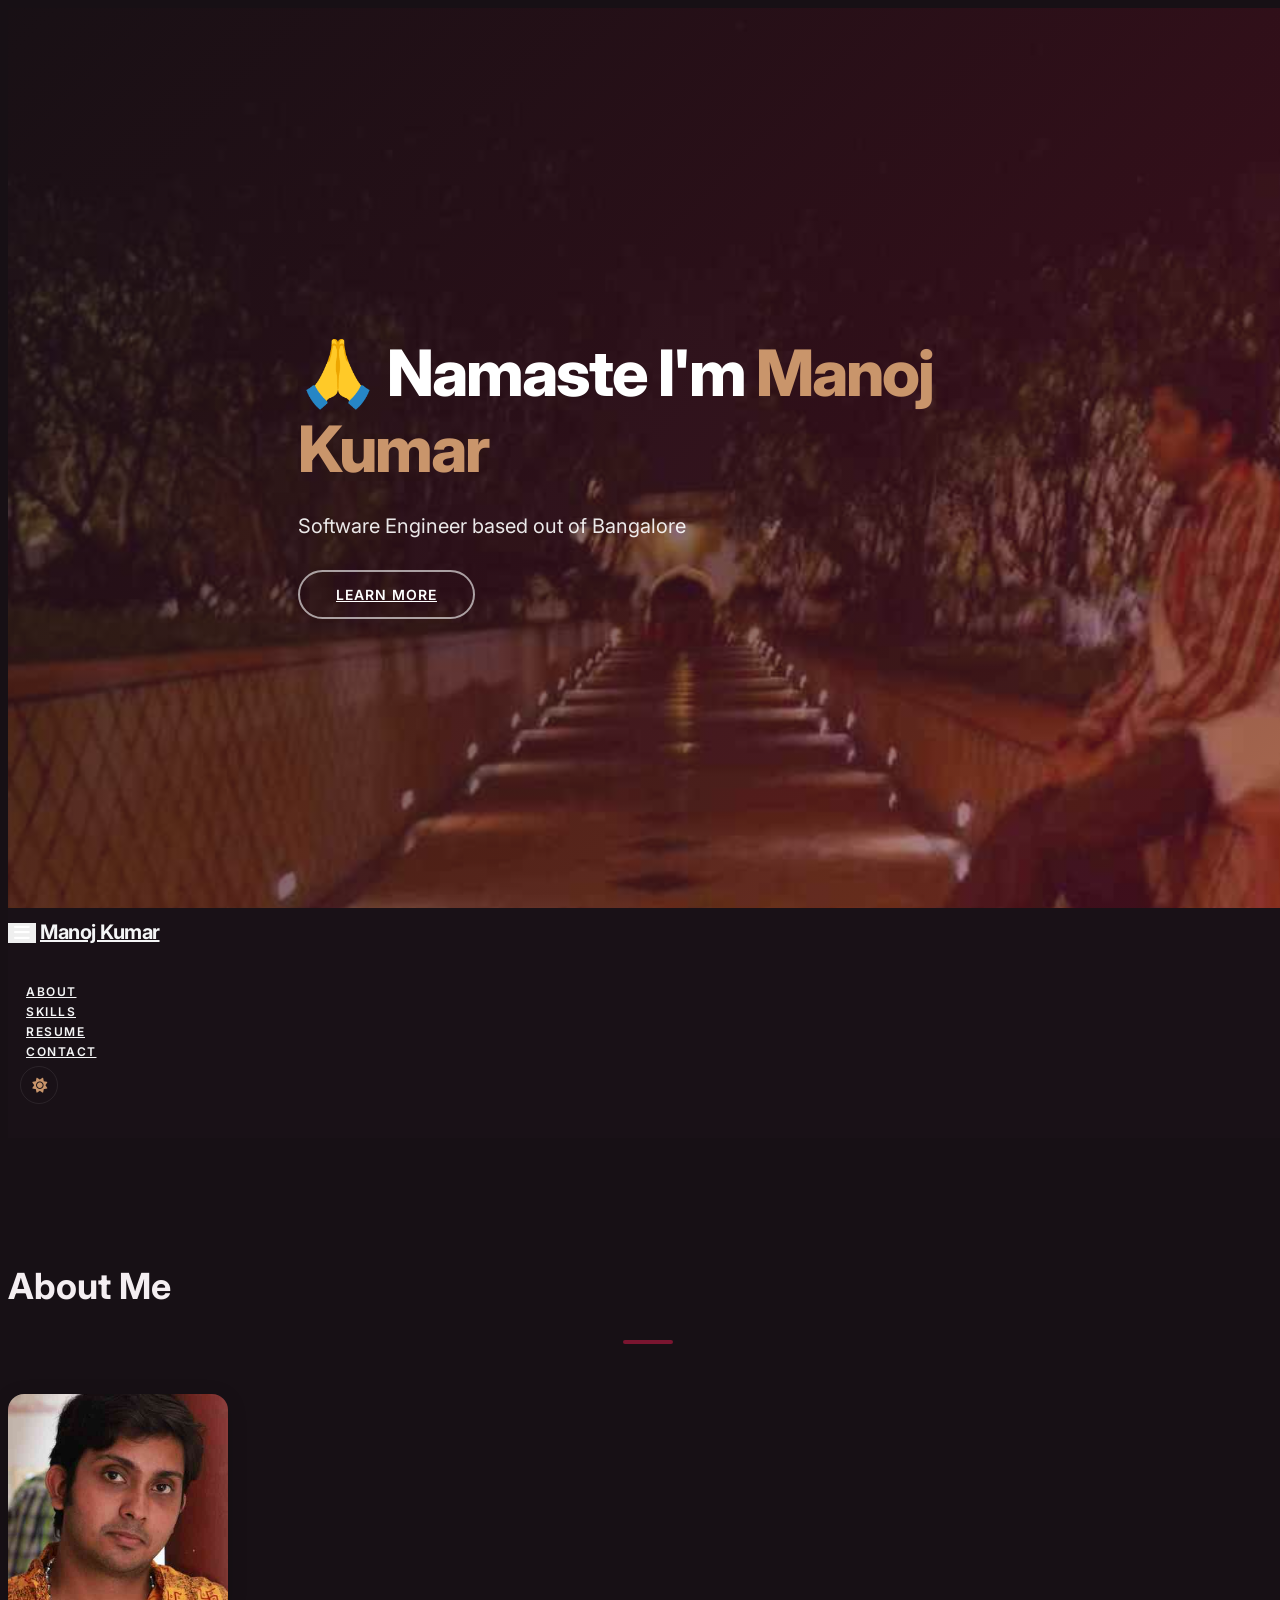
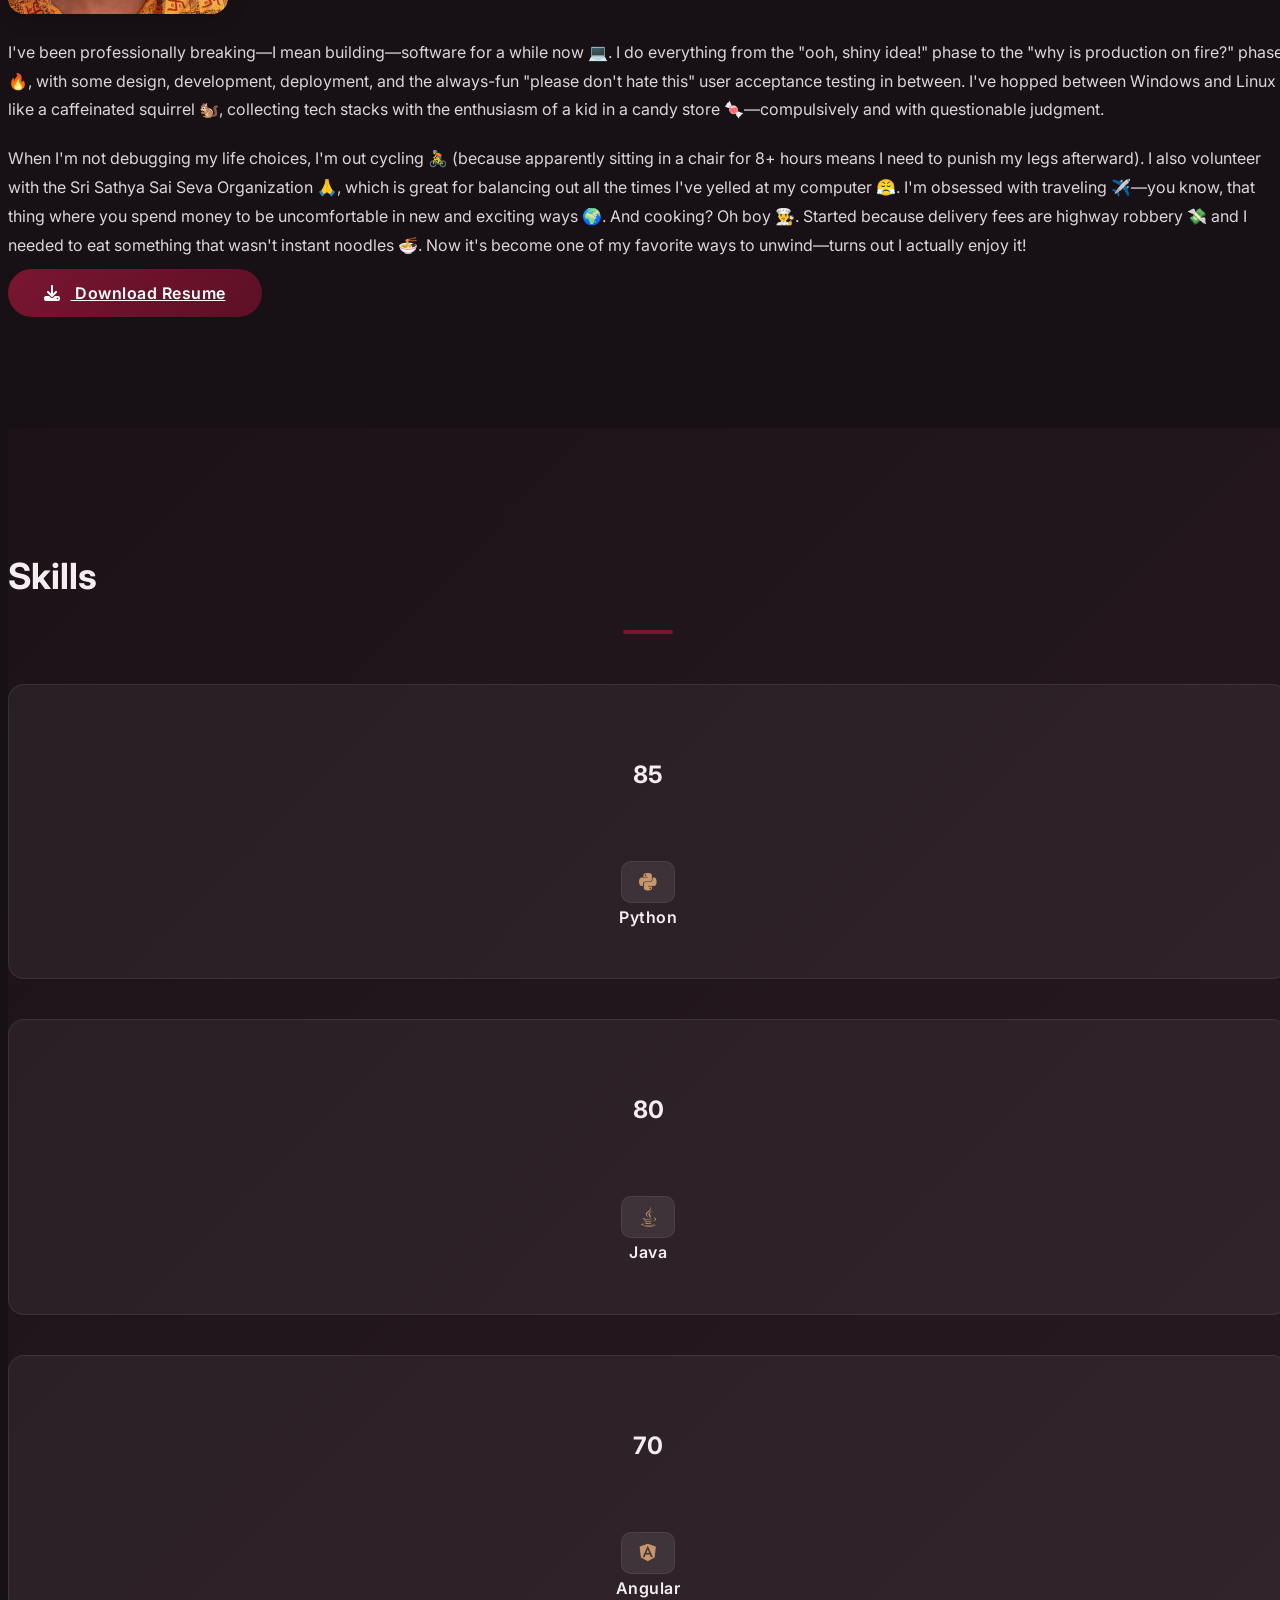
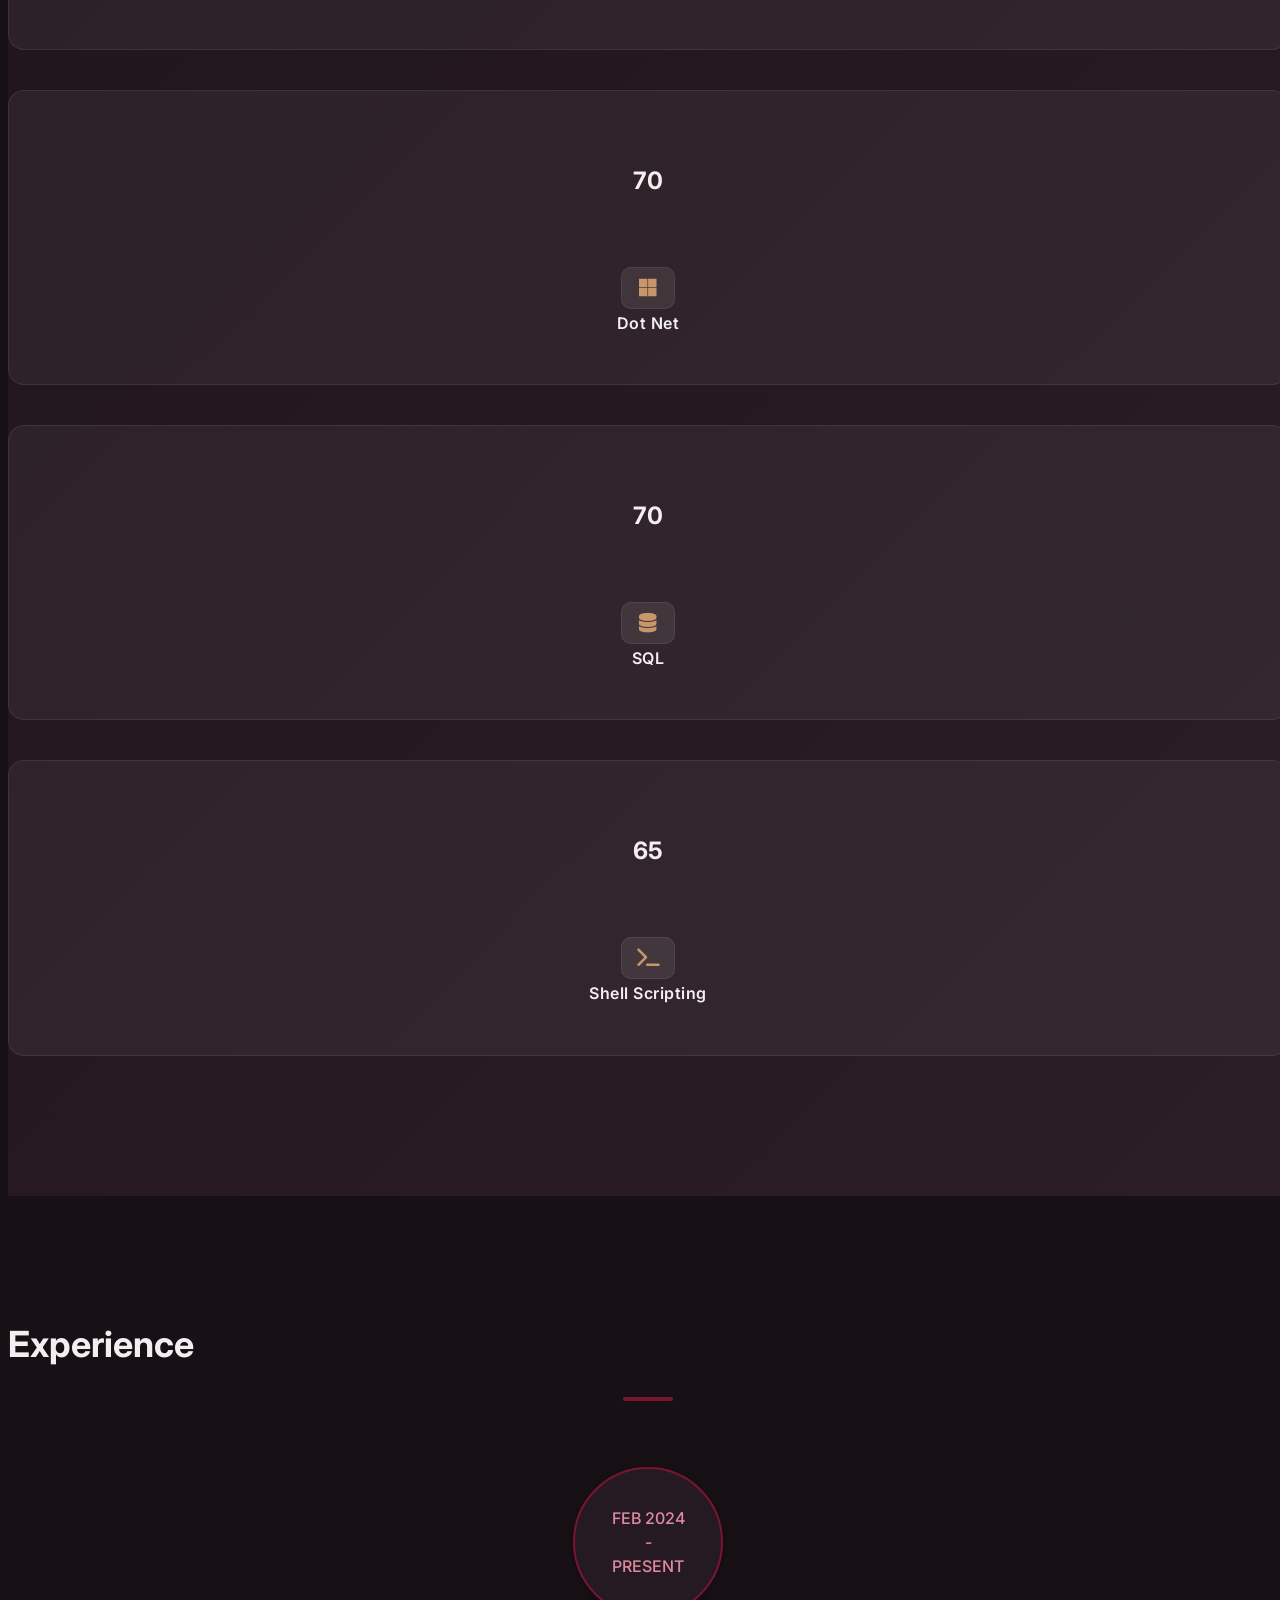
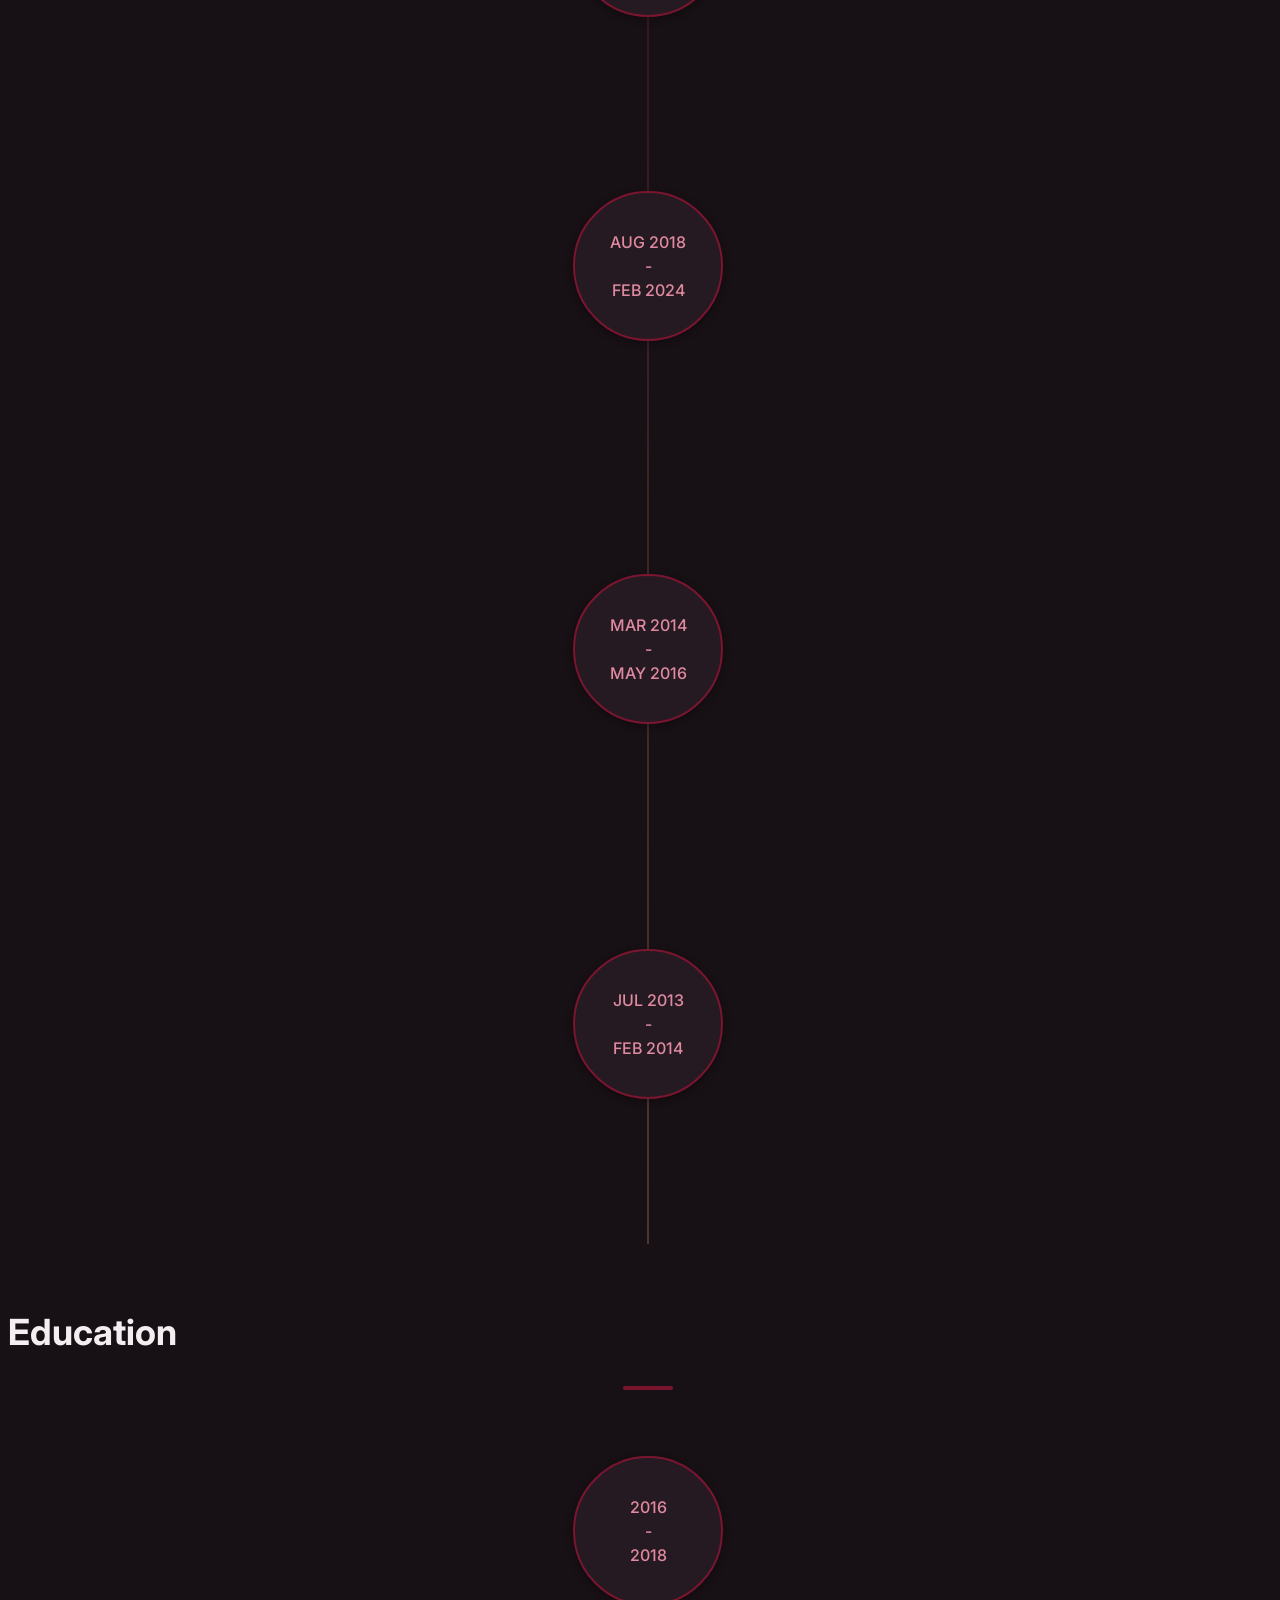
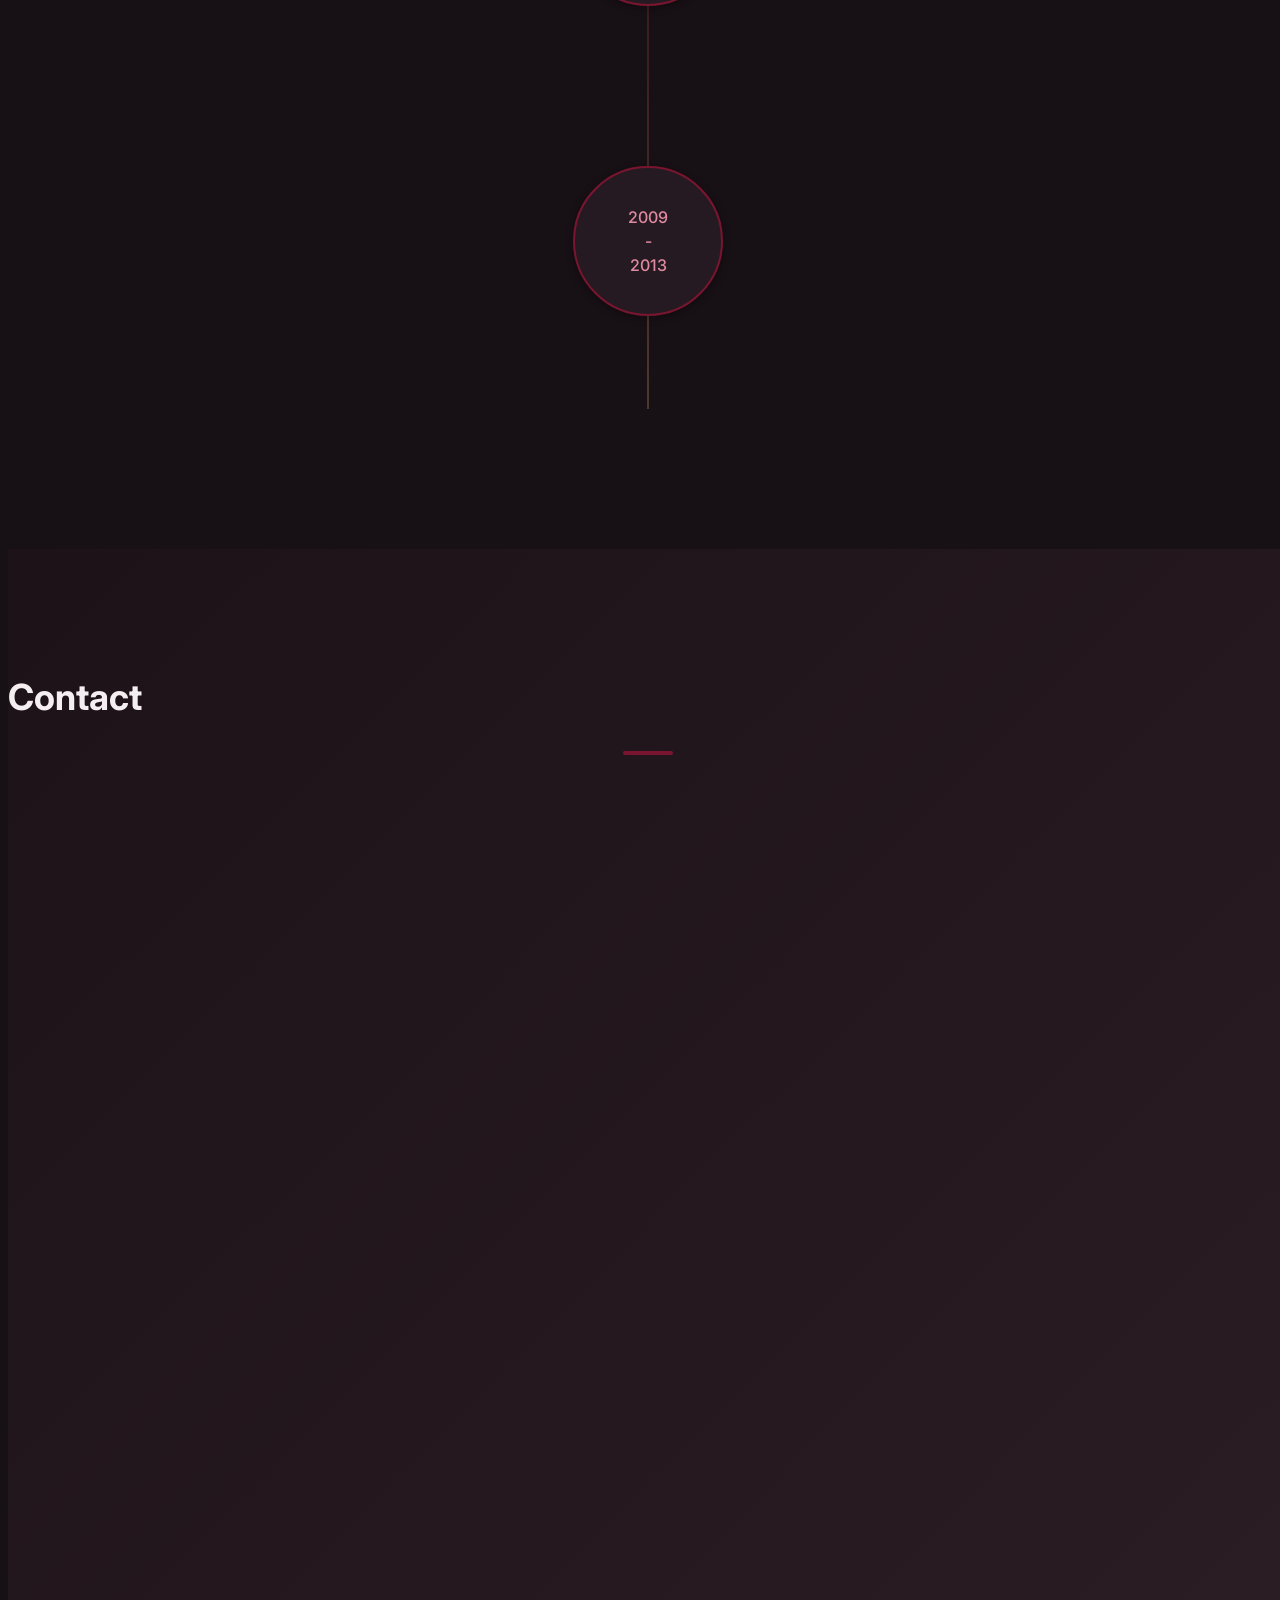
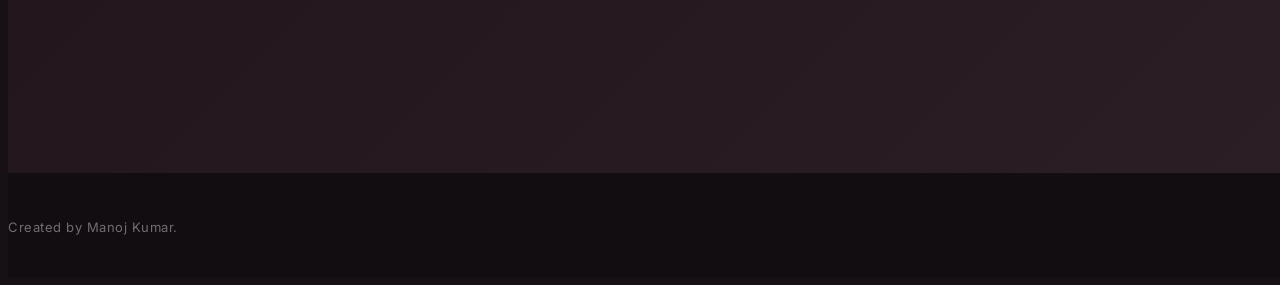
==== commit c54b8b37: "Added dark theme and light theme" ====
--- a/index.html
+++ b/index.html
@@ -26,7 +26,16 @@
     ================================================== -->
 <link rel="stylesheet" type="text/css"  href="css/style.css">
 <link href='https://fonts.googleapis.com/css2?family=Inter:wght@300;400;500;600;700;800&family=Open+Sans:wght@300;400;600;700;800&display=swap' rel='stylesheet' crossorigin='anonymous'>
-
+<script>
+// Apply saved theme before first paint to avoid a flash. Dark is the default.
+(function () {
+  try {
+    if (localStorage.getItem('theme') === 'light') {
+      document.documentElement.setAttribute('data-theme', 'light');
+    }
+  } catch (e) { /* localStorage unavailable — stay on dark default */ }
+})();
+</script>
 </head>
 <body id="page-top" data-spy="scroll" data-target="#nav" data-offset="80">
 
@@ -53,6 +62,7 @@
     <div class="container">
       <div class="navbar-header">
         <button type="button" class="navbar-toggle" data-toggle="collapse" data-target=".navbar-main-collapse" aria-label="Toggle navigation"> <i class="fa-solid fa-bars"></i> </button>
+        <button type="button" class="theme-toggle theme-toggle-header" aria-label="Switch to light theme" title="Toggle theme"><i class="fa-solid fa-sun" aria-hidden="true"></i></button>
         <a class="navbar-brand page-scroll" href="#page-top">Manoj Kumar</a> </div>
       
       <!-- Collect the nav links, forms, and other content for toggling -->
@@ -64,6 +74,9 @@
           <li> <a class="page-scroll" href="#skills">Skills</a> </li>
           <li> <a class="page-scroll" href="#resume">Resume</a> </li>
           <li> <a class="page-scroll" href="#contact">Contact</a> </li>
+          <li class="theme-toggle-item">
+            <button type="button" class="theme-toggle theme-toggle-menu" aria-label="Switch to light theme" title="Toggle theme"><i class="fa-solid fa-sun" aria-hidden="true"></i></button>
+          </li>
         </ul>
       </div>
     </div>
@@ -359,4 +372,4 @@
 <script type="text/javascript" src="js/contact_me.js"></script> 
 <script type="text/javascript" src="js/main.js"></script>
 </body>
-</html>+</html>
--- a/css/style.css
+++ b/css/style.css
@@ -1,6 +1,7 @@
 /* ===== Modern Portfolio Styles ===== */
 
 /* CSS Variables for easy theming */
+/* Dark theme is the default; [data-theme="light"] overrides below. */
 :root {
   --primary: #7a1530;
   --primary-dark: #5c1025;
@@ -8,15 +9,122 @@
   --accent: #c9956b;
   --dark: #1c1218;
   --dark-light: #2b1e24;
+  --radius: 16px;
+  --transition: all 0.3s cubic-bezier(0.4, 0, 0.2, 1);
+
+  /* Surfaces */
+  --bg: #171015;
+  --bg-alt: #251a21;
+  --section-alt-bg: linear-gradient(135deg, #1c1218, #2b1e24);
+  --card-bg: rgba(255,255,255,0.05);
+  --card-bg-hover: rgba(255,255,255,0.1);
+  --card-border: rgba(255,255,255,0.08);
+
+  /* Text */
+  --heading: #f4eef1;
+  --text: #ded4da;
+  --text-light: #b3a6ad;
+  --link: #d97a92;
+  --link-hover: #e59ab0;
+
+  /* Navigation */
+  --nav-bg: rgba(26, 18, 24, 0.95);
+  --nav-text: #f4f5f6;
+  --nav-text-strong: #ffffff;
+  --nav-active-bg: rgba(255,255,255,0.08);
+  --nav-hover-bg: rgba(255,255,255,0.1);
+  --nav-accent: var(--accent);
+
+  /* Forms */
+  --input-bg: rgba(255,255,255,0.08);
+  --input-bg-focus: rgba(255,255,255,0.12);
+  --input-border: rgba(255,255,255,0.12);
+  --input-text: #ffffff;
+  --placeholder: rgba(255,255,255,0.4);
+
+  /* Social icons */
+  --social-icon: rgba(255,255,255,0.6);
+  --social-bg: rgba(255,255,255,0.08);
+
+  /* Timeline tags */
+  --tag-text: #e08aa1;
+  --tag-bg: rgba(163,51,80,0.16);
+  --tag-border: rgba(163,51,80,0.4);
+
+  /* Footer */
+  --footer-bg: #120d10;
+  --footer-text: rgba(255,255,255,0.4);
+  --footer-link: rgba(255,255,255,0.5);
+
+  /* Skill charts (read by JS) */
+  --chart-bar: #a33350;
+  --chart-track: rgba(255,255,255,0.12);
+
+  /* Scroll progress bar */
+  --scroll-progress: var(--accent);
+
+  /* Shadows */
+  --shadow-sm: 0 2px 8px rgba(0,0,0,0.3);
+  --shadow-md: 0 4px 20px rgba(0,0,0,0.4);
+  --shadow-lg: 0 8px 40px rgba(0,0,0,0.5);
+}
+
+[data-theme="light"] {
+  /* Surfaces */
+  --bg: #faf8f6;
+  --bg-alt: #ffffff;
+  --section-alt-bg: linear-gradient(135deg, #f3ece7, #faf5f0);
+  --card-bg: #ffffff;
+  --card-bg-hover: #ffffff;
+  --card-border: rgba(28,18,24,0.08);
+
+  /* Text */
+  --heading: #1c1218;
   --text: #2a2028;
   --text-light: #3a3038;
-  --bg: #faf8f6;
-  --bg-alt: #ffffff;
+  --link: #7a1530;
+  --link-hover: #5c1025;
+
+  /* Navigation */
+  --nav-bg: rgba(255, 255, 255, 0.95);
+  --nav-text: #2a2028;
+  --nav-text-strong: #1c1218;
+  --nav-active-bg: rgba(122,21,48,0.08);
+  --nav-hover-bg: rgba(122,21,48,0.06);
+  --nav-accent: #7a1530; /* matches the light-theme scroll progress bar */
+
+  /* Forms */
+  --input-bg: #ffffff;
+  --input-bg-focus: #ffffff;
+  --input-border: rgba(28,18,24,0.15);
+  --input-text: #2a2028;
+  --placeholder: rgba(42,32,40,0.4);
+
+  /* Social icons */
+  --social-icon: rgba(28,18,24,0.55);
+  --social-bg: rgba(28,18,24,0.06);
+
+  /* Timeline tags */
+  --tag-text: #7a1530;
+  --tag-bg: rgba(122,21,48,0.08);
+  --tag-border: rgba(122,21,48,0.15);
+
+  /* Footer */
+  --footer-bg: #efe9e4;
+  --footer-text: rgba(42,32,40,0.55);
+  --footer-link: rgba(42,32,40,0.65);
+
+  /* Skill charts (read by JS) */
+  --chart-bar: #7a1530;
+  --chart-track: rgba(28,18,24,0.1);
+
+  /* Scroll progress bar — primary maroon for the light theme */
+  --scroll-progress: #7a1530;
+
+  /* Shadows */
   --shadow-sm: 0 2px 8px rgba(0,0,0,0.06);
   --shadow-md: 0 4px 20px rgba(0,0,0,0.08);
   --shadow-lg: 0 8px 40px rgba(0,0,0,0.12);
-  --radius: 16px;
-  --transition: all 0.3s cubic-bezier(0.4, 0, 0.2, 1);
 }
 
 /* Reset & Base */
@@ -30,6 +138,7 @@
   -webkit-font-smoothing: antialiased;
   -moz-osx-font-smoothing: grayscale;
   color: var(--text);
+  background: var(--bg);
   width: 100%;
   min-height: 100%;
 }
@@ -42,13 +151,13 @@
 h2 {
   line-height: 1.3;
   margin: 0 0 30px;
-  color: var(--dark);
+  color: var(--heading);
   font-weight: 700;
   font-size: 36px;
 }
 
 h3, h4 {
-  color: var(--dark);
+  color: var(--heading);
   font-weight: 600;
 }
 
@@ -61,13 +170,13 @@
 }
 
 a {
-  color: var(--primary);
+  color: var(--link);
   transition: var(--transition);
 }
 
 a:hover, a:focus {
   text-decoration: none;
-  color: var(--primary-dark);
+  color: var(--link-hover);
 }
 
 ul, ol {
@@ -102,7 +211,7 @@
   left: 0;
   width: 0%;
   height: 3px;
-  background: var(--accent);
+  background: var(--scroll-progress);
   z-index: 10000;
   transition: width 0.1s linear;
 }
@@ -116,7 +225,7 @@
 
 .navbar-custom {
   margin-bottom: 0;
-  background: rgba(26, 18, 24, 0.95);
+  background: var(--nav-bg);
   backdrop-filter: blur(12px);
   -webkit-backdrop-filter: blur(12px);
   border-radius: 0;
@@ -137,12 +246,12 @@
 }
 
 .navbar-custom .navbar-brand:hover {
-  color: var(--accent);
+  color: var(--nav-accent);
   text-shadow: 0 0 12px rgba(201,149,107,0.3);
 }
 
 .navbar-custom a {
-  color: #f4f5f6;
+  color: var(--nav-text);
 }
 
 .navbar-custom .navbar-toggle {
@@ -150,13 +259,13 @@
 }
 
 .navbar-custom .navbar-toggle .fa-bars {
-  color: #fff;
+  color: var(--nav-text-strong);
   font-size: 18px;
 }
 
 .navbar-custom .navbar-toggle:hover,
 .navbar-custom .navbar-toggle:focus {
-  background-color: rgba(255,255,255,0.1);
+  background-color: var(--nav-hover-bg);
   border: none;
 }
 
@@ -178,7 +287,7 @@
   transform: translateX(-50%) scaleX(0);
   width: 20px;
   height: 2px;
-  background: var(--accent);
+  background: var(--nav-accent);
   border-radius: 1px;
   transition: transform 0.3s ease;
 }
@@ -190,7 +299,7 @@
 
 .navbar-custom .nav li a:hover {
   outline: 0;
-  color: var(--accent);
+  color: var(--nav-accent);
   background-color: transparent;
 }
 
@@ -198,17 +307,60 @@
 .navbar-custom .nav li a:active {
   outline: 0;
   background-color: transparent;
-  color: var(--accent);
+  color: var(--nav-accent);
 }
 
 .navbar-custom .nav li.active a {
-  background-color: rgba(255,255,255,0.08);
+  background-color: var(--nav-active-bg);
   border-radius: 8px;
-  color: var(--accent);
+  color: var(--nav-accent);
 }
 
 .navbar-custom .nav li.active a:hover {
-  color: #fff;
+  color: var(--nav-text-strong);
+}
+
+/* ===== Theme Toggle ===== */
+.theme-toggle {
+  background: transparent;
+  border: 1px solid var(--card-border);
+  color: var(--nav-accent);
+  font-size: 15px;
+  width: 38px;
+  height: 38px;
+  border-radius: 50%;
+  cursor: pointer;
+  transition: var(--transition);
+  display: inline-flex;
+  align-items: center;
+  justify-content: center;
+  padding: 0;
+}
+
+.theme-toggle:hover,
+.theme-toggle:focus {
+  background: var(--nav-hover-bg);
+  color: var(--nav-text-strong);
+  outline: 0;
+}
+
+.theme-toggle:focus-visible {
+  outline: 2px solid var(--accent);
+  outline-offset: 2px;
+}
+
+/* Desktop: toggle sits inline at the end of the menu group */
+.navbar-custom .nav li.theme-toggle-item {
+  display: flex;
+  align-items: center;
+  padding: 6px 0 6px 12px;
+}
+
+/* Header toggle (next to hamburger) — mobile only, hidden on desktop */
+.theme-toggle-header {
+  display: none;
+  float: right;
+  margin: 6px 8px 6px 0;
 }
 
 /* ===== Buttons ===== */
@@ -374,11 +526,11 @@
 /* ===== Skills Section ===== */
 #skills {
   padding: 100px 0;
-  background: linear-gradient(135deg, var(--dark), var(--dark-light));
+  background: var(--section-alt-bg);
 }
 
 #skills h2 {
-  color: #fff;
+  color: var(--heading);
 }
 
 #skills hr {
@@ -389,9 +541,9 @@
   margin-bottom: 40px;
   text-align: center;
   padding: 30px 15px;
-  background: rgba(255,255,255,0.05);
+  background: var(--card-bg);
   border-radius: var(--radius);
-  border: 1px solid rgba(255,255,255,0.08);
+  border: 1px solid var(--card-border);
   transition: var(--transition);
   display: flex;
   flex-direction: column;
@@ -401,14 +553,14 @@
 }
 
 #skills .skill:hover {
-  background: rgba(255,255,255,0.1);
+  background: var(--card-bg-hover);
   transform: translateY(-6px);
-  box-shadow: 0 12px 40px rgba(0,0,0,0.2);
+  box-shadow: var(--shadow-md);
 }
 
 #skills .skill h4 {
   font-weight: 600;
-  color: #fff;
+  color: var(--heading);
   margin-top: 4px;
   font-size: 16px;
   letter-spacing: 0.5px;
@@ -418,6 +570,14 @@
   font-size: 20px;
   color: var(--accent);
   margin-top: 10px;
+  width: 54px;
+  height: 42px;
+  display: inline-flex;
+  align-items: center;
+  justify-content: center;
+  background: var(--social-bg);
+  border: 1px solid var(--card-border);
+  border-radius: 10px;
   transition: var(--transition);
 }
 
@@ -427,7 +587,9 @@
 
 #skills .skill:hover .skill-icon {
   color: #fff;
-  transform: scale(1.3);
+  background: var(--primary);
+  border-color: var(--primary);
+  transform: scale(1.15);
 }
 
 .chart {
@@ -449,7 +611,7 @@
   display: block;
   font-size: 24px;
   font-weight: 700;
-  color: #fff;
+  color: var(--heading);
   z-index: 2;
   line-height: 120px;
   text-align: center;
@@ -553,7 +715,7 @@
   padding: 0;
   font-size: 12px;
   text-transform: uppercase;
-  color: var(--primary);
+  color: var(--tag-text);
   font-weight: 600;
   line-height: 14px;
   text-align: center;
@@ -581,7 +743,7 @@
 
 .timeline .timeline-heading h4.subheading {
   text-transform: none;
-  color: var(--primary);
+  color: var(--tag-text);
   font-size: 18px;
   font-weight: 600;
   letter-spacing: 0;
@@ -611,9 +773,9 @@
   padding: 4px 12px;
   font-size: 12px;
   font-weight: 600;
-  color: var(--primary);
-  background: rgba(122,21,48,0.08);
-  border: 1px solid rgba(122,21,48,0.15);
+  color: var(--tag-text);
+  background: var(--tag-bg);
+  border: 1px solid var(--tag-border);
   border-radius: 20px;
   letter-spacing: 0.3px;
   transition: var(--transition);
@@ -634,12 +796,12 @@
 /* ===== Contact Section ===== */
 #contact {
   padding: 100px 0 60px;
-  color: #fff;
-  background: linear-gradient(135deg, var(--dark), var(--dark-light));
+  color: var(--text);
+  background: var(--section-alt-bg);
 }
 
 #contact h2 {
-  color: #fff;
+  color: var(--heading);
 }
 
 #contact hr {
@@ -650,7 +812,7 @@
   padding-top: 20px;
   font-size: 22px;
   font-weight: 400;
-  color: rgba(255,255,255,0.9);
+  color: var(--heading);
 }
 
 #contact i.fa-solid,
@@ -668,7 +830,7 @@
 }
 
 #contact p {
-  color: rgba(255,255,255,0.7);
+  color: var(--text-light);
   font-size: 14px;
 }
 
@@ -682,9 +844,9 @@
   padding: 14px 18px;
   font-size: 14px;
   line-height: 1.5;
-  color: #fff;
-  background-color: rgba(255,255,255,0.08);
-  border: 1px solid rgba(255,255,255,0.12);
+  color: var(--input-text);
+  background-color: var(--input-bg);
+  border: 1px solid var(--input-border);
   border-radius: 12px;
   transition: var(--transition);
 }
@@ -696,27 +858,27 @@
 #contact .form-control:focus {
   border-color: var(--primary);
   outline: 0;
-  background-color: rgba(255,255,255,0.12);
+  background-color: var(--input-bg-focus);
   box-shadow: 0 0 0 3px rgba(122,21,48,0.2);
 }
 
 #contact .form-control:-webkit-autofill,
 #contact .form-control:-webkit-autofill:hover,
 #contact .form-control:-webkit-autofill:focus {
-  -webkit-text-fill-color: #fff;
-  -webkit-box-shadow: 0 0 0 1000px rgba(255,255,255,0.08) inset;
+  -webkit-text-fill-color: var(--input-text);
+  -webkit-box-shadow: 0 0 0 1000px var(--input-bg) inset;
   transition: background-color 5000s ease-in-out 0s;
-  border-color: rgba(255,255,255,0.12);
+  border-color: var(--input-border);
 }
 
 #contact .form-control::placeholder {
-  color: rgba(255,255,255,0.4);
-}
-
-.form-control::-webkit-input-placeholder { color: rgba(255,255,255,0.4); }
-.form-control:-moz-placeholder { color: rgba(255,255,255,0.4); }
-.form-control::-moz-placeholder { color: rgba(255,255,255,0.4); }
-.form-control:-ms-input-placeholder { color: rgba(255,255,255,0.4); }
+  color: var(--placeholder);
+}
+
+.form-control::-webkit-input-placeholder { color: var(--placeholder); }
+.form-control:-moz-placeholder { color: var(--placeholder); }
+.form-control::-moz-placeholder { color: var(--placeholder); }
+.form-control:-ms-input-placeholder { color: var(--placeholder); }
 
 #contact .text-danger {
   color: #ff6b6b;
@@ -744,8 +906,8 @@
   display: inline-block;
   font-size: 24px;
   padding: 14px;
-  color: rgba(255,255,255,0.6);
-  background: rgba(255,255,255,0.08);
+  color: var(--social-icon);
+  background: var(--social-bg);
   border-radius: 50%;
   width: 52px;
   height: 52px;
@@ -769,8 +931,8 @@
   justify-content: center;
   font-size: 24px;
   padding: 14px;
-  color: rgba(255,255,255,0.6);
-  background: rgba(255,255,255,0.08);
+  color: var(--social-icon);
+  background: var(--social-bg);
   border-radius: 50%;
   width: 52px;
   height: 52px;
@@ -828,8 +990,8 @@
 
 /* ===== Footer ===== */
 #footer {
-  background: #120d10;
-  color: rgba(255,255,255,0.4);
+  background: var(--footer-bg);
+  color: var(--footer-text);
   padding: 30px 0 25px;
 }
 
@@ -839,7 +1001,7 @@
 }
 
 #footer a {
-  color: rgba(255,255,255,0.5);
+  color: var(--footer-link);
 }
 
 #footer a:hover {
@@ -1047,12 +1209,21 @@
 
   .navbar-custom .nav li a:hover,
   .navbar-custom .nav li.active a {
-    border-left-color: var(--accent);
-    background: rgba(255,255,255,0.06);
+    border-left-color: var(--nav-accent);
+    background: var(--nav-hover-bg);
   }
 
   .navbar-custom .nav li.active a {
     border-radius: 0;
+  }
+
+  /* Mobile: always-visible toggle in the navbar header; hide the in-menu one */
+  .theme-toggle-header {
+    display: inline-flex;
+  }
+
+  .navbar-custom .nav li.theme-toggle-item {
+    display: none;
   }
 }
 
@@ -1254,7 +1425,7 @@
 }
 
 ::-webkit-scrollbar-track {
-  background: var(--dark);
+  background: var(--bg);
 }
 
 ::-webkit-scrollbar-thumb {
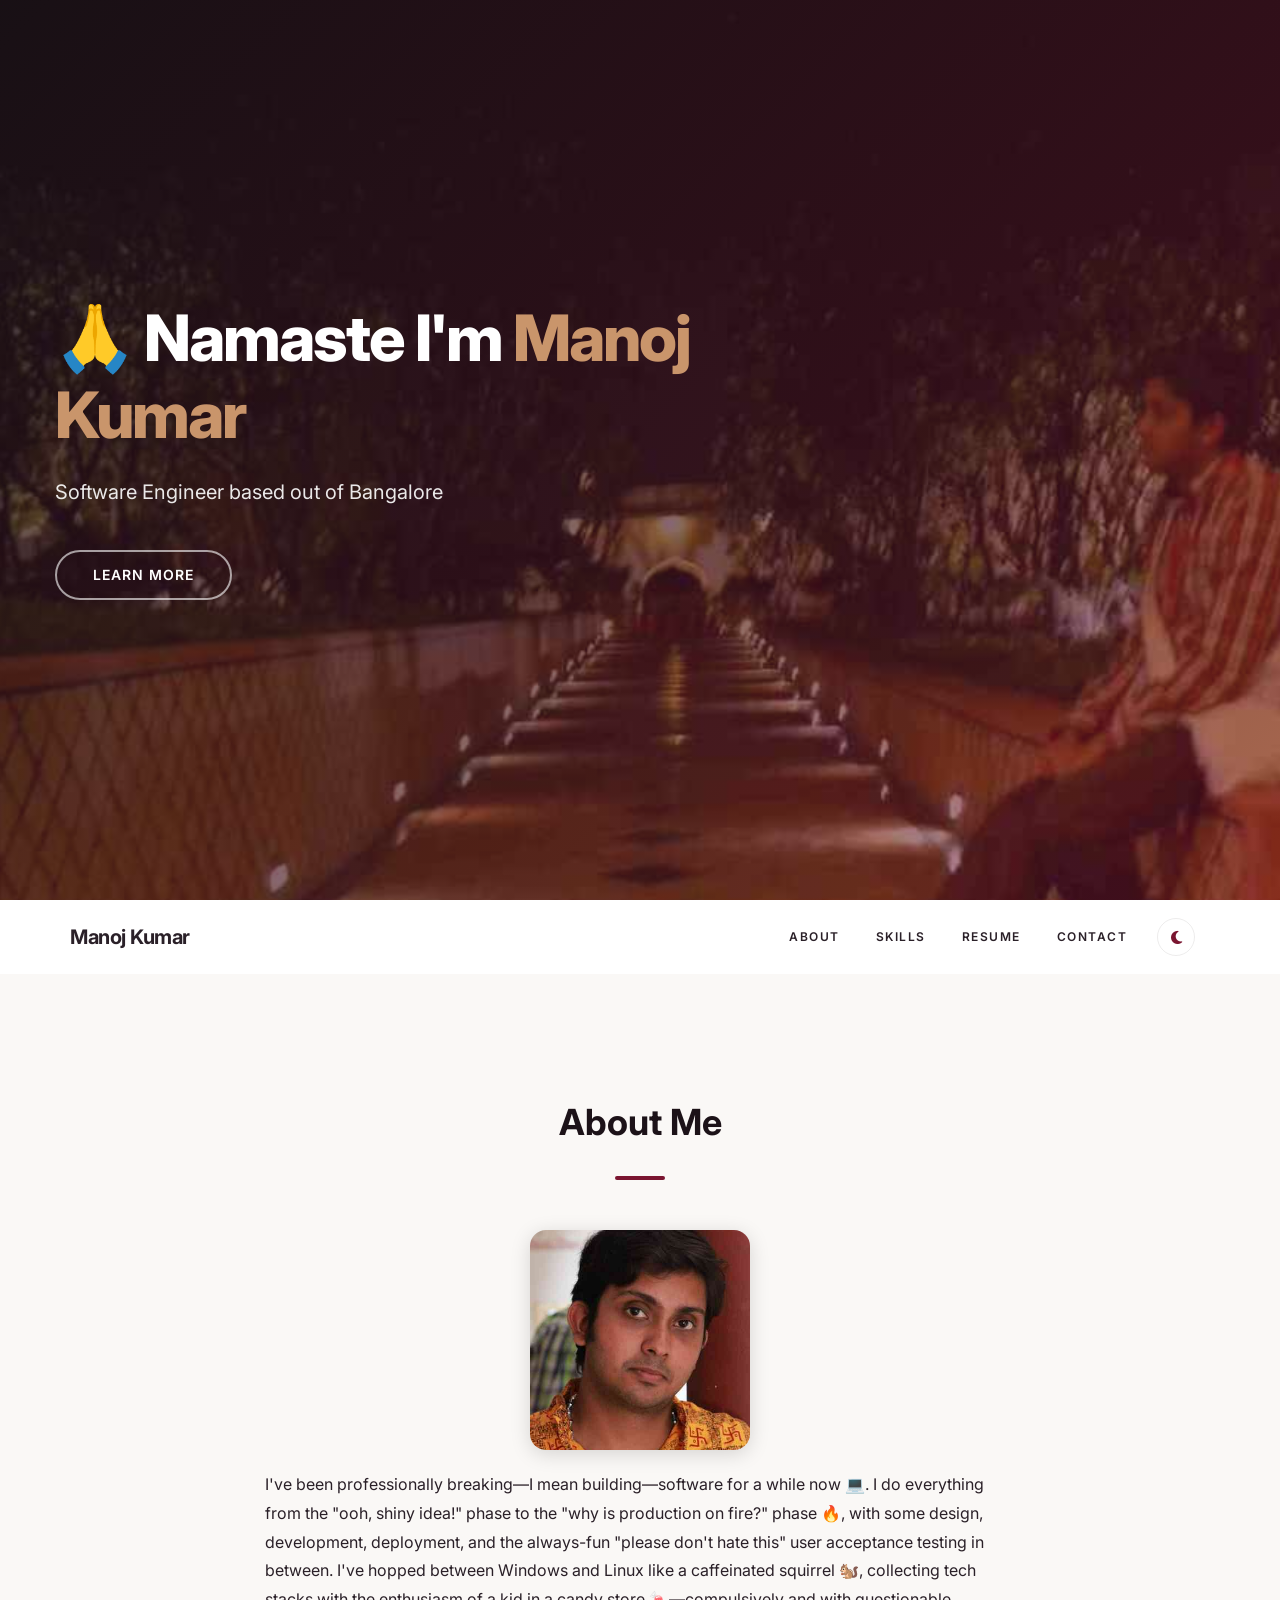
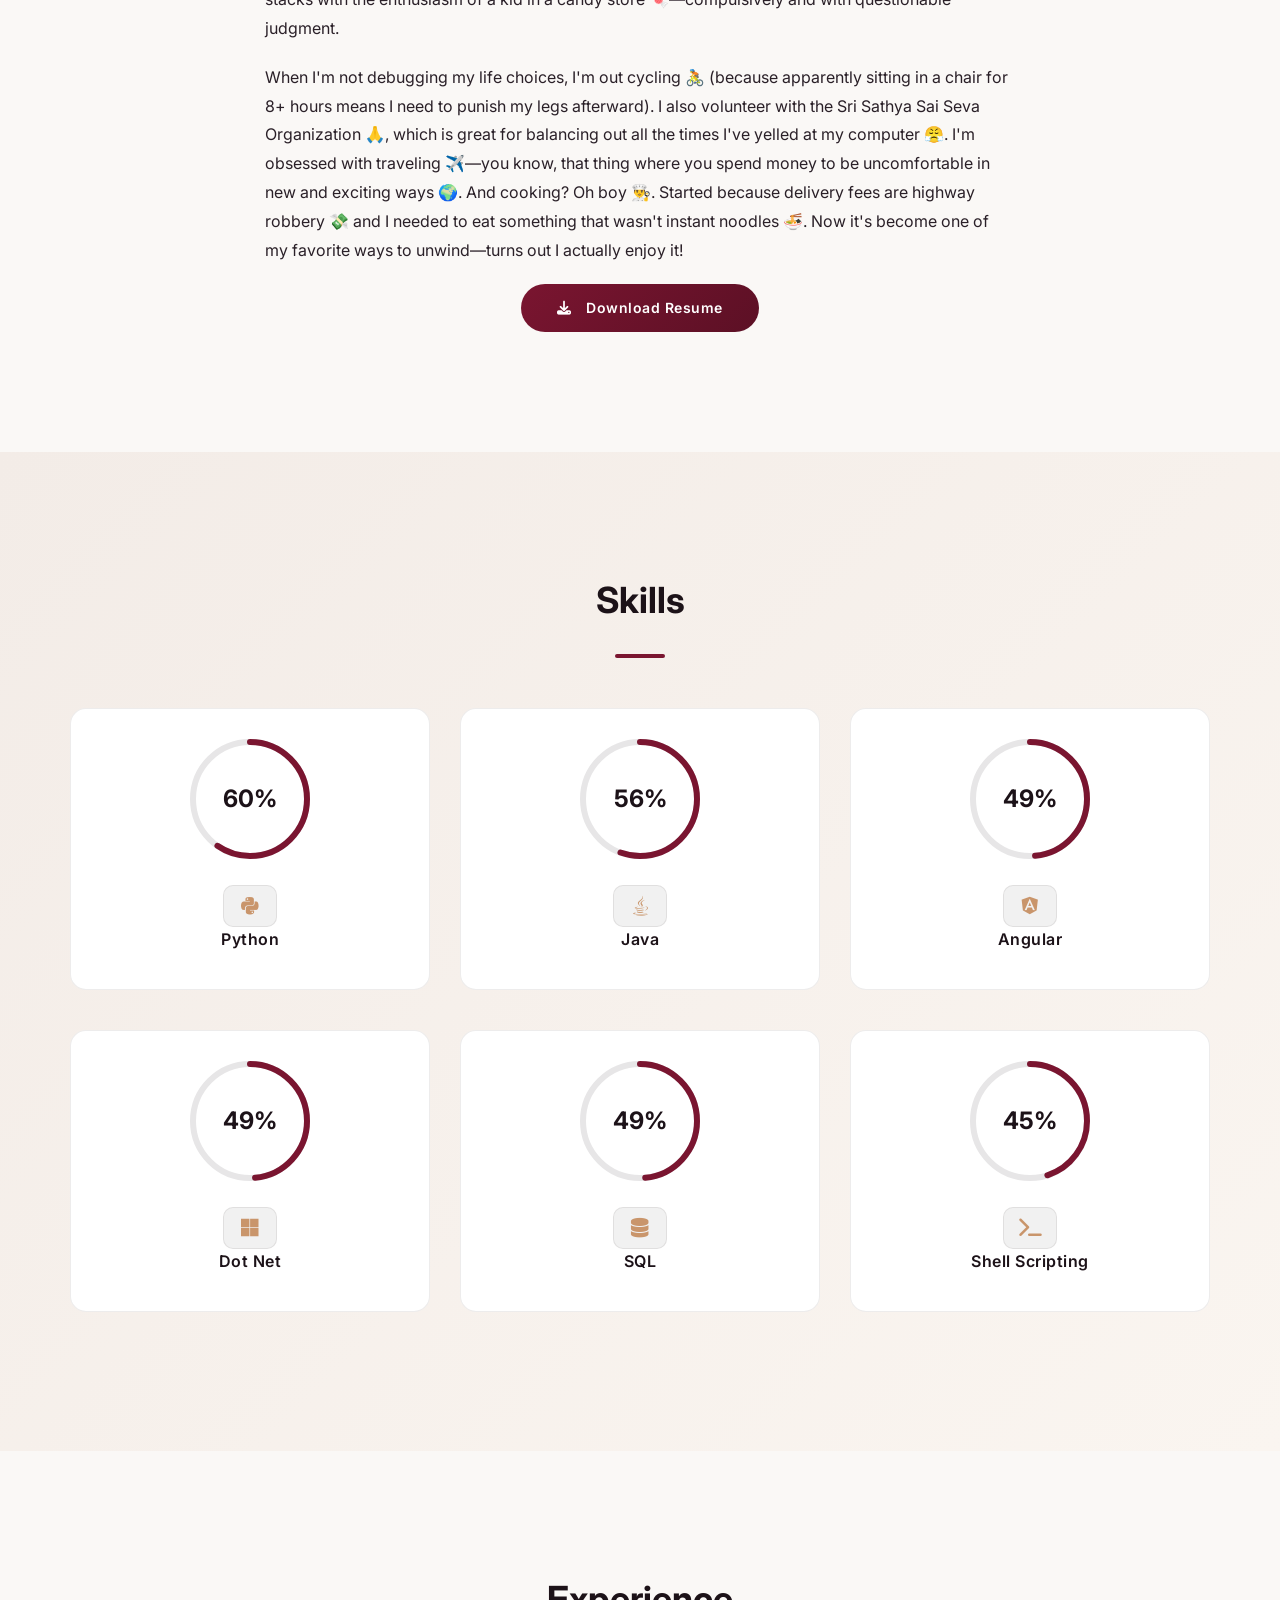
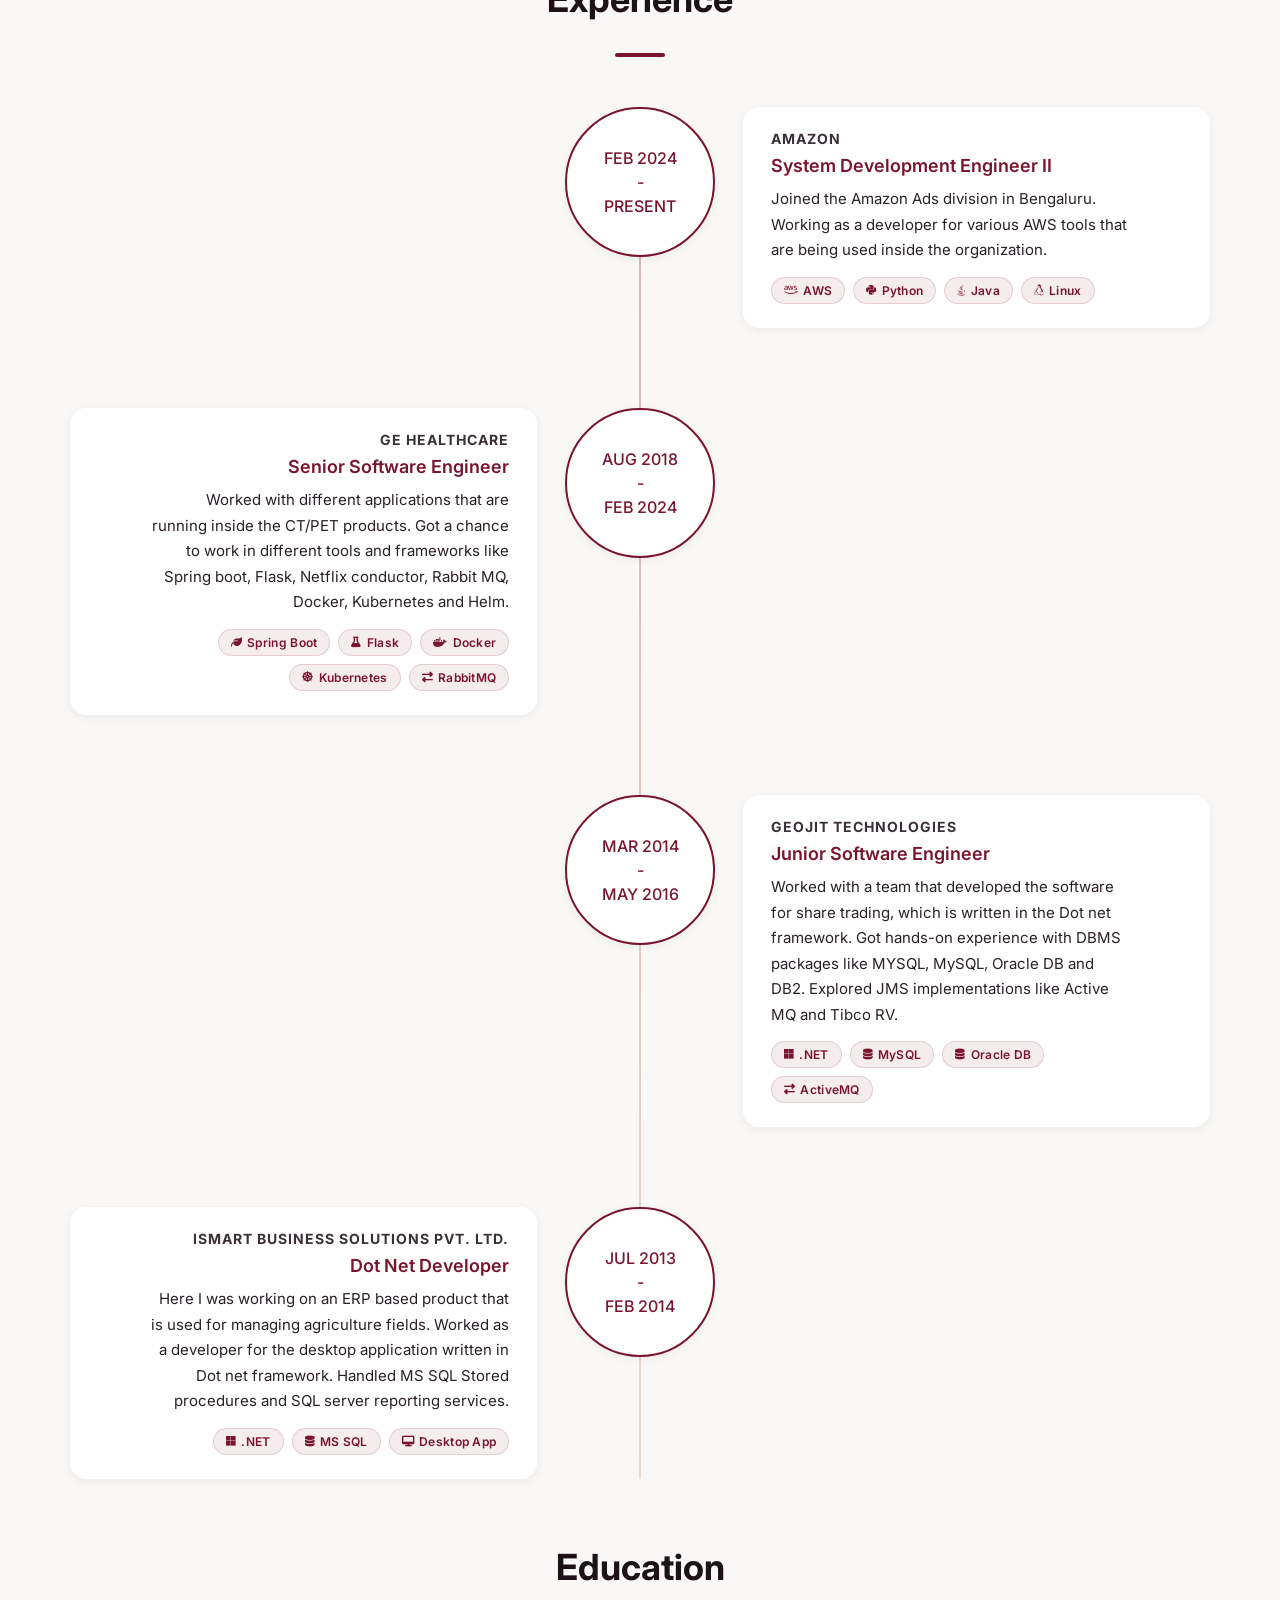
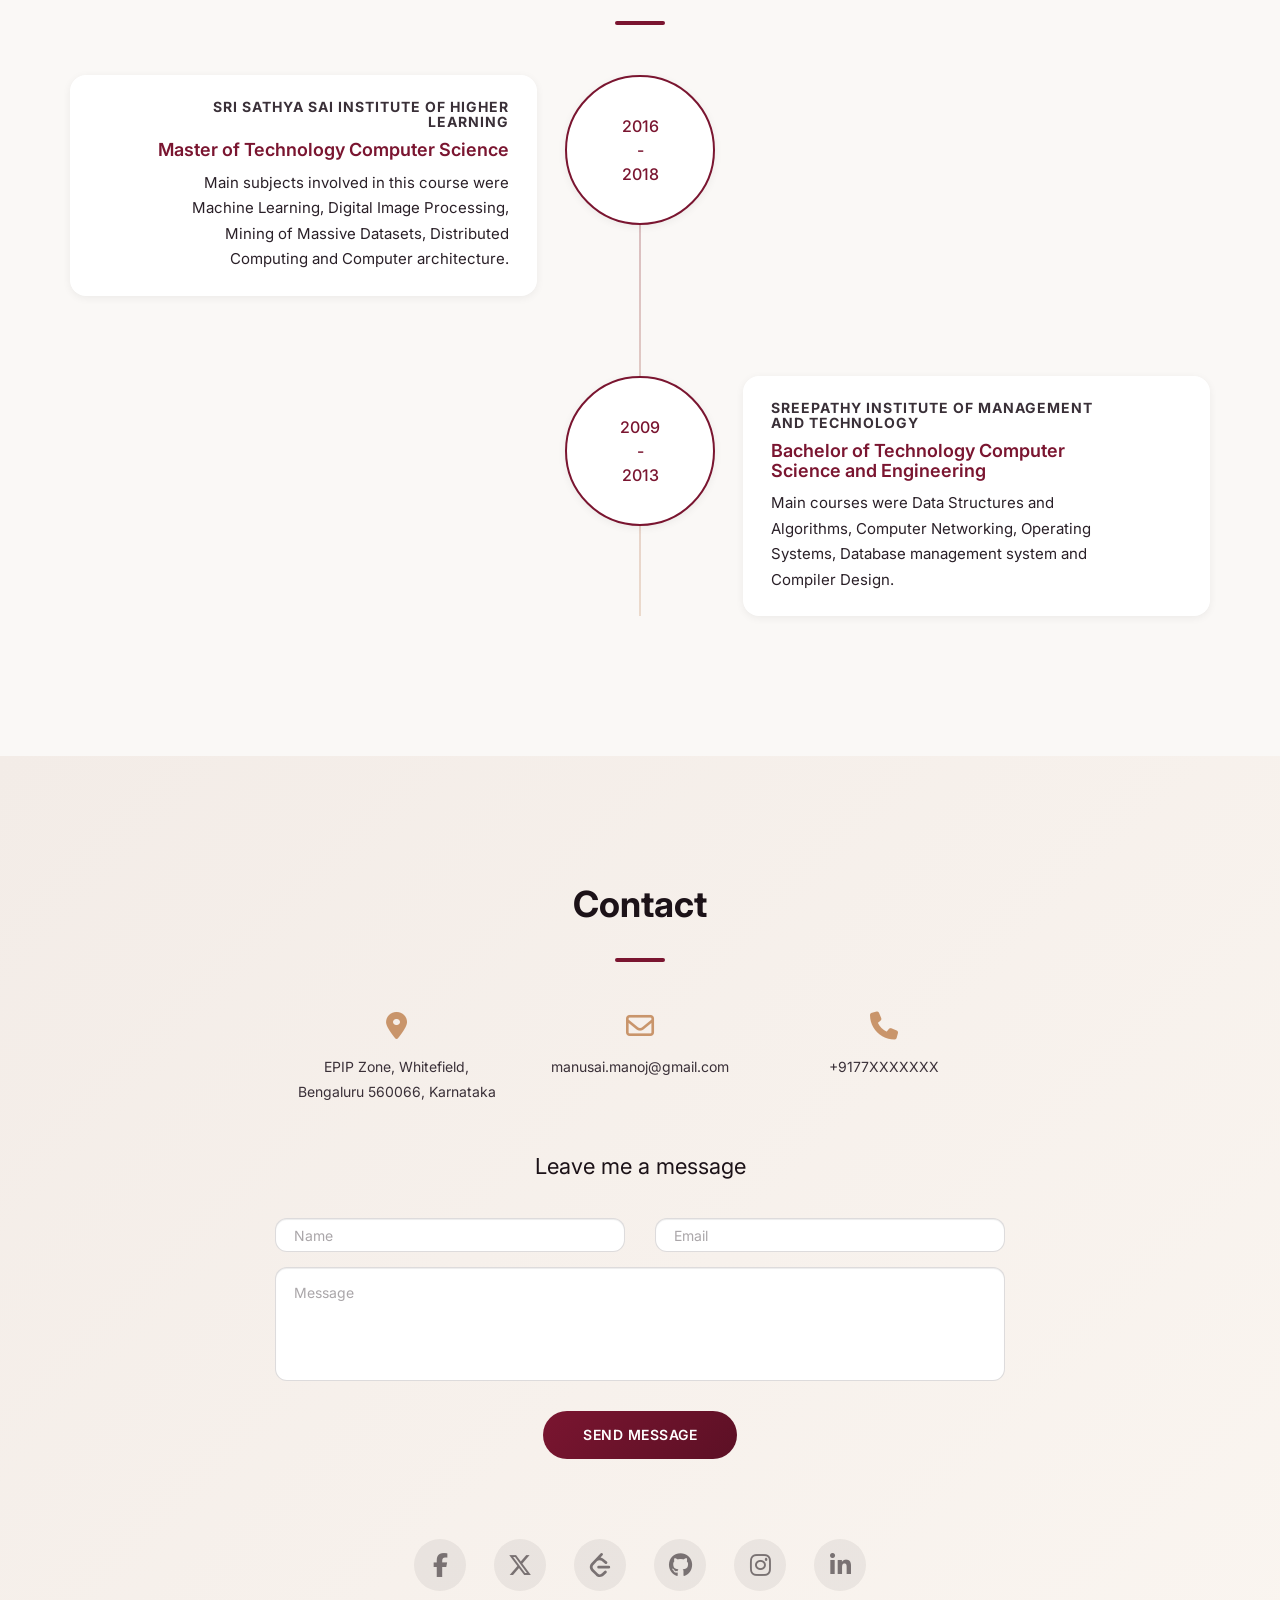
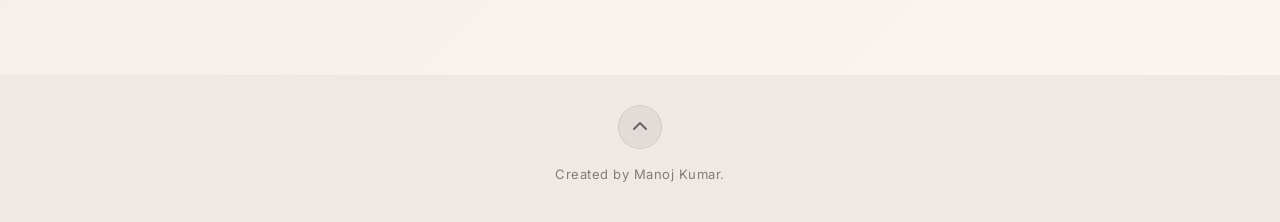
==== commit 0243d091: "Upgrading jquery and clickable progress bar" ====
--- a/index.html
+++ b/index.html
@@ -18,6 +18,41 @@
 <meta name="twitter:description" content="Namaste! Portfolio showcasing skills, experience and social media links.">
 <meta name="twitter:image" content="https://manojkumarmanusai.github.io/img/about.jpg">
 <link rel="icon" type="image/x-icon" href="favicon.ico">
+<meta name="theme-color" content="#171015">
+<!-- Structured data for search engines -->
+<script type="application/ld+json">
+{
+  "@context": "https://schema.org",
+  "@type": "Person",
+  "name": "Manoj Kumar",
+  "jobTitle": "Software Engineer",
+  "worksFor": { "@type": "Organization", "name": "Amazon" },
+  "url": "https://manojkumarmanusai.github.io/",
+  "image": "https://manojkumarmanusai.github.io/img/about.jpg",
+  "email": "mailto:manusai.manoj@gmail.com",
+  "address": {
+    "@type": "PostalAddress",
+    "addressLocality": "Bengaluru",
+    "addressRegion": "Karnataka",
+    "addressCountry": "IN"
+  },
+  "alumniOf": [
+    { "@type": "CollegeOrUniversity", "name": "Sri Sathya Sai Institute of Higher Learning" },
+    { "@type": "CollegeOrUniversity", "name": "Sreepathy Institute of Management And Technology" }
+  ],
+  "sameAs": [
+    "https://github.com/manojkumarmanusai",
+    "https://www.linkedin.com/in/manojkumarmanusai/",
+    "https://twitter.com/manojkmanusai",
+    "https://leetcode.com/manojkumarmanusai",
+    "https://www.instagram.com/manojkumarmanusai/",
+    "https://www.facebook.com/manojkumar.manusai"
+  ]
+}
+</script>
+<!-- Speed up Google Fonts handshake -->
+<link rel="preconnect" href="https://fonts.googleapis.com">
+<link rel="preconnect" href="https://fonts.gstatic.com" crossorigin>
 <!-- Bootstrap -->
 <link rel="stylesheet" type="text/css"  href="css/bootstrap.min.css">
 <link rel="stylesheet" type="text/css" href="https://cdnjs.cloudflare.com/ajax/libs/font-awesome/6.5.1/css/all.min.css" integrity="sha384-t1nt8BQoYMLFN5p42tRAtuAAFQaCQODekUVeKKZrEnEyp4H2R0RHFz0KWpmj7i8g" crossorigin="anonymous">
@@ -27,13 +62,23 @@
 <link rel="stylesheet" type="text/css"  href="css/style.css">
 <link href='https://fonts.googleapis.com/css2?family=Inter:wght@300;400;500;600;700;800&family=Open+Sans:wght@300;400;600;700;800&display=swap' rel='stylesheet' crossorigin='anonymous'>
 <script>
-// Apply saved theme before first paint to avoid a flash. Dark is the default.
+// Apply the theme before first paint to avoid a flash. A saved choice wins;
+// otherwise first-time visitors get their OS preference; dark is the fallback.
 (function () {
+  var theme = 'dark';
   try {
-    if (localStorage.getItem('theme') === 'light') {
-      document.documentElement.setAttribute('data-theme', 'light');
+    var saved = localStorage.getItem('theme');
+    if (saved === 'light' || saved === 'dark') {
+      theme = saved;
+    } else if (window.matchMedia && window.matchMedia('(prefers-color-scheme: light)').matches) {
+      theme = 'light';
     }
   } catch (e) { /* localStorage unavailable — stay on dark default */ }
+  if (theme === 'light') {
+    document.documentElement.setAttribute('data-theme', 'light');
+    var meta = document.querySelector('meta[name="theme-color"]');
+    if (meta) { meta.setAttribute('content', '#faf8f6'); }
+  }
 })();
 </script>
 </head>
@@ -42,7 +87,7 @@
 <!-- Header -->
 <header id="header">
   <div class="intro">
-    <img src="img/intro-bg.jpg" alt="Background" class="intro-bg-img" loading="lazy">
+    <img src="img/intro-bg.jpg" alt="Background" class="intro-bg-img" loading="eager" fetchpriority="high">
     <div class="intro-overlay"></div>
     <div class="container">
       <div class="row">
@@ -57,7 +102,9 @@
 </header>
 <!-- Navigation -->
 <div id="nav">
-  <div id="scroll-progress"></div>
+  <div id="scroll-progress-track" aria-hidden="true" title="Jump to a section of the page">
+    <div id="scroll-progress"></div>
+  </div>
   <nav class="navbar navbar-custom">
     <div class="container">
       <div class="navbar-header">
@@ -306,14 +353,14 @@
       <hr>
     </div>
     <div class="col-md-8 col-md-offset-2">
-      <div class="col-md-4 animate-on-scroll fade-up" style="animation-delay:0s"> <i class="fa-solid fa-location-dot fa-2x"></i>
+      <div class="col-md-4 animate-on-scroll fade-up" style="transition-delay:0s"> <i class="fa-solid fa-location-dot fa-2x"></i>
         <p>EPIP Zone, Whitefield,<br>
           Bengaluru 560066, Karnataka</p>
       </div>
-      <div class="col-md-4 animate-on-scroll fade-up" style="animation-delay:0.15s"> <i class="fa-regular fa-envelope fa-2x"></i>
-        <p>manusai.manoj@gmail.com</p>
-      </div>
-      <div class="col-md-4 animate-on-scroll fade-up" style="animation-delay:0.3s"> <i class="fa-solid fa-phone fa-2x"></i>
+      <div class="col-md-4 animate-on-scroll fade-up" style="transition-delay:0.15s"> <i class="fa-regular fa-envelope fa-2x"></i>
+        <p><a href="mailto:manusai.manoj@gmail.com" class="contact-link">manusai.manoj@gmail.com</a></p>
+      </div>
+      <div class="col-md-4 animate-on-scroll fade-up" style="transition-delay:0.3s"> <i class="fa-solid fa-phone fa-2x"></i>
         <p>+9177XXXXXXX</p>
       </div>
       <div class="clearfix"></div>
@@ -325,19 +372,19 @@
         <div class="row">
           <div class="col-md-6">
             <div class="form-group">
-              <input type="text" id="name" name="name" class="form-control" placeholder="Name" required autocomplete="off" aria-label="Name">
+              <input type="text" id="name" name="name" class="form-control" placeholder="Name" required maxlength="100" autocomplete="off" aria-label="Name">
               <p class="help-block text-danger"></p>
             </div>
           </div>
           <div class="col-md-6">
             <div class="form-group">
-              <input type="email" id="email" name="replyto" class="form-control" placeholder="Email" required autocomplete="off" aria-label="Email">
+              <input type="email" id="email" name="replyto" class="form-control" placeholder="Email" required maxlength="254" autocomplete="off" aria-label="Email">
               <p class="help-block text-danger"></p>
             </div>
           </div>
         </div>
         <div class="form-group">
-          <textarea name="message" id="message" class="form-control" rows="4" placeholder="Message" required aria-label="Message"></textarea>
+          <textarea name="message" id="message" class="form-control" rows="4" placeholder="Message" required maxlength="1000" aria-label="Message"></textarea>
           <p class="help-block text-danger"></p>
         </div>
         <input type="hidden" name="_subject" id="email-subject" value="Mail from manojkumarmanusai.github.io">
@@ -359,12 +406,13 @@
 </div>
 <div id="footer">
   <div class="container text-center">
+    <a href="#about" class="back-to-top page-scroll" aria-label="Back to top" title="Back to top"><i class="fa-solid fa-chevron-up" aria-hidden="true"></i></a>
     <div class="fnav">
       <p>Created by Manoj Kumar.</p>
     </div>
   </div>
 </div>
-<script type="text/javascript" src="js/jquery.1.11.1.js"></script> 
+<script type="text/javascript" src="js/jquery-3.7.1.min.js"></script> 
 <script type="text/javascript" src="js/bootstrap.min.js"></script> 
 <script type="text/javascript" src="js/SmoothScroll.js"></script> 
 <script type="text/javascript" src="js/easypiechart.js"></script> 
--- a/css/style.css
+++ b/css/style.css
@@ -3,6 +3,7 @@
 /* CSS Variables for easy theming */
 /* Dark theme is the default; [data-theme="light"] overrides below. */
 :root {
+  color-scheme: dark;
   --primary: #7a1530;
   --primary-dark: #5c1025;
   --primary-light: #a33350;
@@ -34,6 +35,7 @@
   --nav-active-bg: rgba(255,255,255,0.08);
   --nav-hover-bg: rgba(255,255,255,0.1);
   --nav-accent: var(--accent);
+  --brand-glow: rgba(201,149,107,0.3);
 
   /* Forms */
   --input-bg: rgba(255,255,255,0.08);
@@ -70,6 +72,8 @@
 }
 
 [data-theme="light"] {
+  color-scheme: light;
+
   /* Surfaces */
   --bg: #faf8f6;
   --bg-alt: #ffffff;
@@ -92,6 +96,7 @@
   --nav-active-bg: rgba(122,21,48,0.08);
   --nav-hover-bg: rgba(122,21,48,0.06);
   --nav-accent: #7a1530; /* matches the light-theme scroll progress bar */
+  --brand-glow: rgba(122,21,48,0.25);
 
   /* Forms */
   --input-bg: #ffffff;
@@ -205,6 +210,36 @@
 }
 
 /* ===== Scroll Progress Bar ===== */
+/* Full-width track: invisible, taller hit area so the 3px bar is clickable */
+#scroll-progress-track {
+  position: absolute;
+  bottom: 0;
+  left: 0;
+  width: 100%;
+  height: 12px;
+  cursor: pointer;
+  z-index: 10000;
+}
+
+/* Faint full-width line on hover — hints that the bar is interactive */
+#scroll-progress-track::after {
+  content: '';
+  position: absolute;
+  bottom: 0;
+  left: 0;
+  width: 100%;
+  height: 3px;
+  background: var(--scroll-progress);
+  opacity: 0;
+  z-index: 1;
+  transition: opacity 0.2s ease, height 0.15s ease;
+}
+
+#scroll-progress-track:hover::after {
+  opacity: 0.25;
+  height: 5px;
+}
+
 #scroll-progress {
   position: absolute;
   bottom: 0;
@@ -212,8 +247,12 @@
   width: 0%;
   height: 3px;
   background: var(--scroll-progress);
-  z-index: 10000;
-  transition: width 0.1s linear;
+  z-index: 2;
+  transition: width 0.1s linear, height 0.15s ease;
+}
+
+#scroll-progress-track:hover #scroll-progress {
+  height: 5px;
 }
 
 /* ===== Navigation ===== */
@@ -247,7 +286,7 @@
 
 .navbar-custom .navbar-brand:hover {
   color: var(--nav-accent);
-  text-shadow: 0 0 12px rgba(201,149,107,0.3);
+  text-shadow: 0 0 12px var(--brand-glow);
 }
 
 .navbar-custom a {
@@ -885,6 +924,16 @@
   text-align: left;
 }
 
+#contact .contact-link {
+  color: inherit;
+}
+
+#contact .contact-link:hover,
+#contact .contact-link:focus {
+  color: var(--accent);
+  text-decoration: underline;
+}
+
 label {
   font-size: 12px;
   font-weight: 500;
@@ -995,6 +1044,30 @@
   padding: 30px 0 25px;
 }
 
+#footer .back-to-top {
+  display: inline-flex;
+  align-items: center;
+  justify-content: center;
+  width: 44px;
+  height: 44px;
+  margin-bottom: 14px;
+  border-radius: 50%;
+  background: var(--social-bg);
+  border: 1px solid var(--card-border);
+  color: var(--footer-link);
+  font-size: 16px;
+  transition: var(--transition);
+}
+
+#footer .back-to-top:hover,
+#footer .back-to-top:focus {
+  background: var(--primary);
+  border-color: var(--primary);
+  color: #fff;
+  transform: translateY(-3px);
+  box-shadow: 0 8px 20px rgba(122,21,48,0.3);
+}
+
 #footer p {
   font-size: 13px;
   letter-spacing: 0.5px;
@@ -1046,36 +1119,39 @@
   animation: fadeInUp 1s ease-out;
 }
 
-/* Scroll-triggered animations */
+/* Scroll-triggered animations — transition-based so they play on both
+   entry and exit. JS toggles .in-view as elements cross the viewport. */
 .animate-on-scroll {
+  transition: opacity 0.6s ease-out, transform 0.6s ease-out;
+  will-change: opacity, transform;
+}
+
+/* Hidden (out-of-view) state; .in-view elements use natural opacity/transform */
+.animate-on-scroll:not(.in-view) {
   opacity: 0;
-}
-
-.animate-on-scroll.animated {
-  opacity: 1;
-  animation-duration: 0.6s;
-  animation-fill-mode: both;
-  animation-timing-function: ease-out;
-}
-
-.animate-on-scroll.animated.fade-up {
-  animation-name: fadeInUp;
-}
-
-.animate-on-scroll.animated.fade-left {
-  animation-name: fadeInLeft;
-}
-
-.animate-on-scroll.animated.fade-right {
-  animation-name: fadeInRight;
-}
-
-/* On mobile, all timeline animations become fade-up since layout is single column */
+  transform: translateY(30px);
+}
+
+.animate-on-scroll.fade-left:not(.in-view) {
+  transform: translateX(-30px);
+}
+
+.animate-on-scroll.fade-right:not(.in-view) {
+  transform: translateX(30px);
+}
+
+/* On mobile, all directional animations become fade-up since layout is single column */
 @media(max-width:767px) {
-  .animate-on-scroll.animated.fade-left,
-  .animate-on-scroll.animated.fade-right {
-    animation-name: fadeInUp;
-  }
+  .animate-on-scroll.fade-left:not(.in-view),
+  .animate-on-scroll.fade-right:not(.in-view) {
+    transform: translateY(30px);
+  }
+}
+
+/* Direction-aware exit: elements leaving through the top edge slide upward,
+   following the scroll. Declared last so it overrides the directional variants. */
+.animate-on-scroll.exit-top:not(.in-view) {
+  transform: translateY(-30px);
 }
 
 /* ===== Media Queries ===== */
@@ -1452,8 +1528,9 @@
     scroll-behavior: auto !important;
   }
 
-  .animate-on-scroll {
+  .animate-on-scroll:not(.in-view) {
     opacity: 1;
+    transform: none;
   }
 
   #scroll-progress {
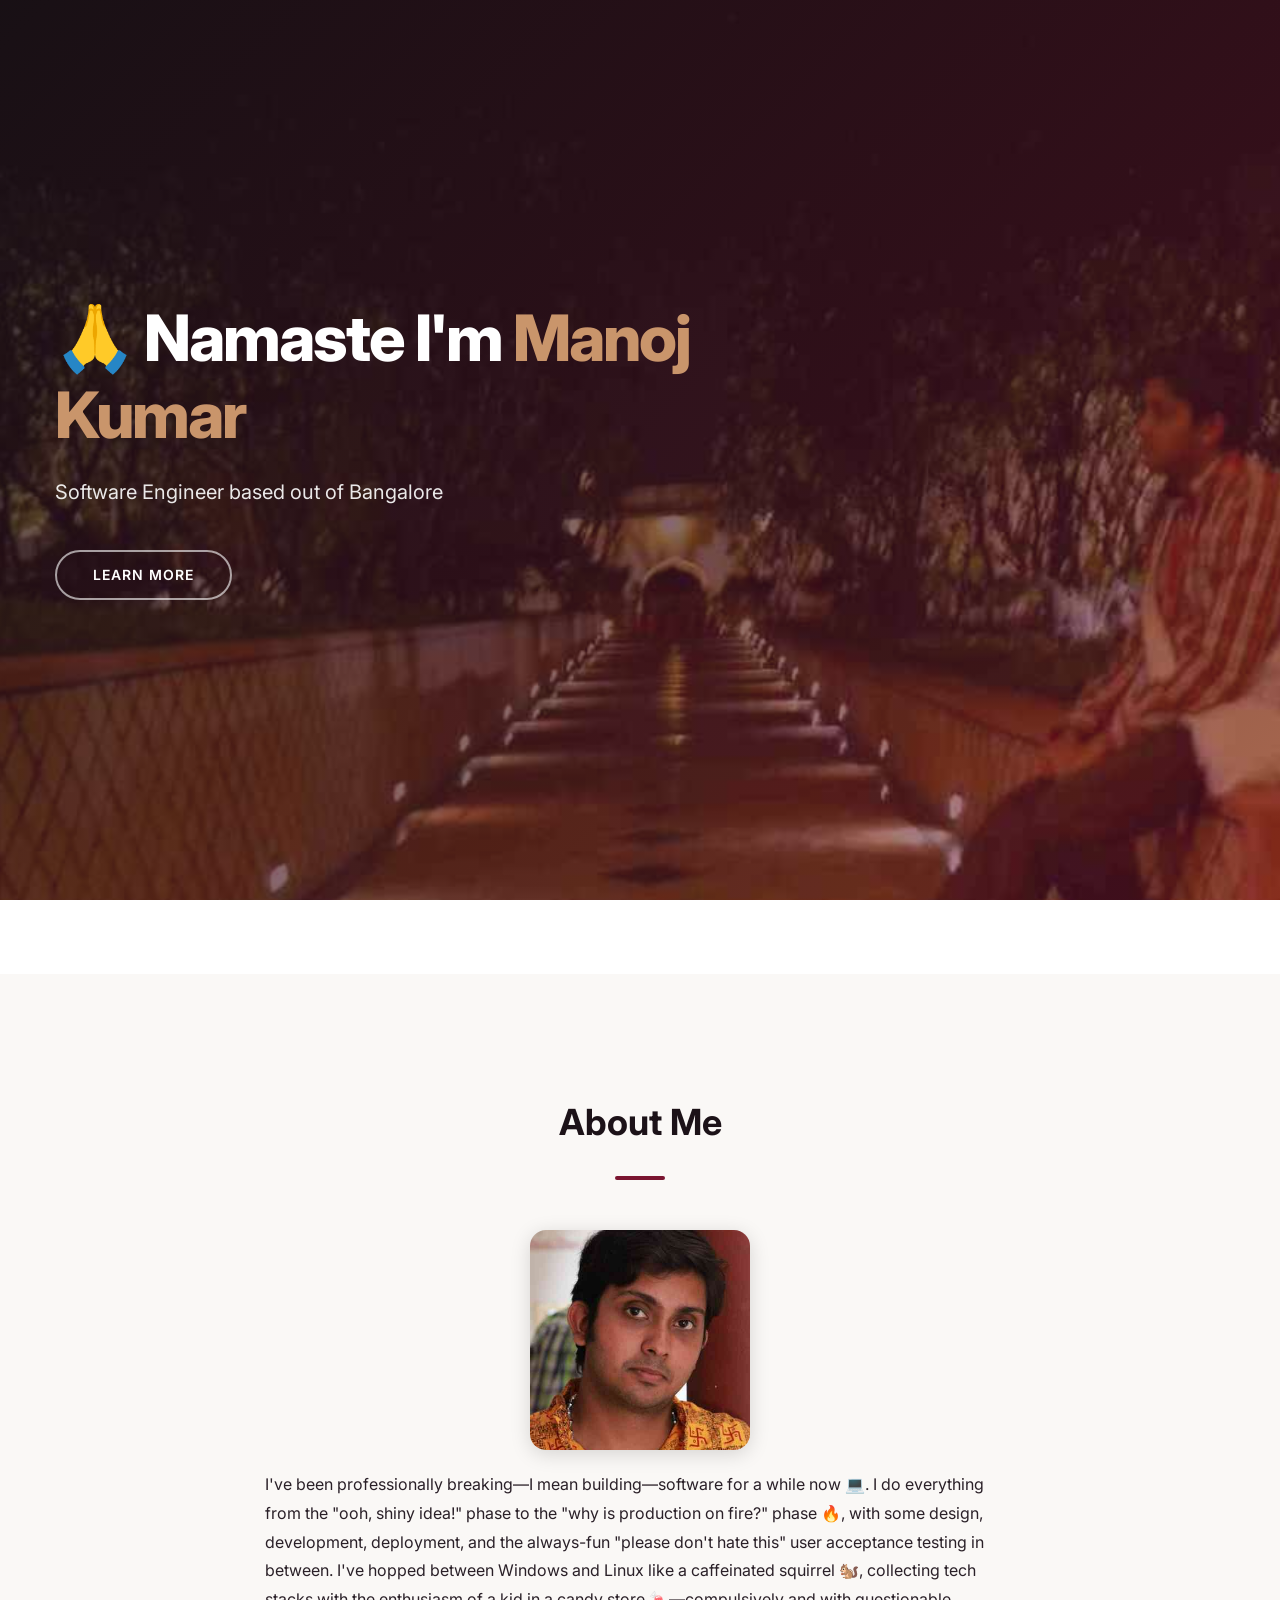
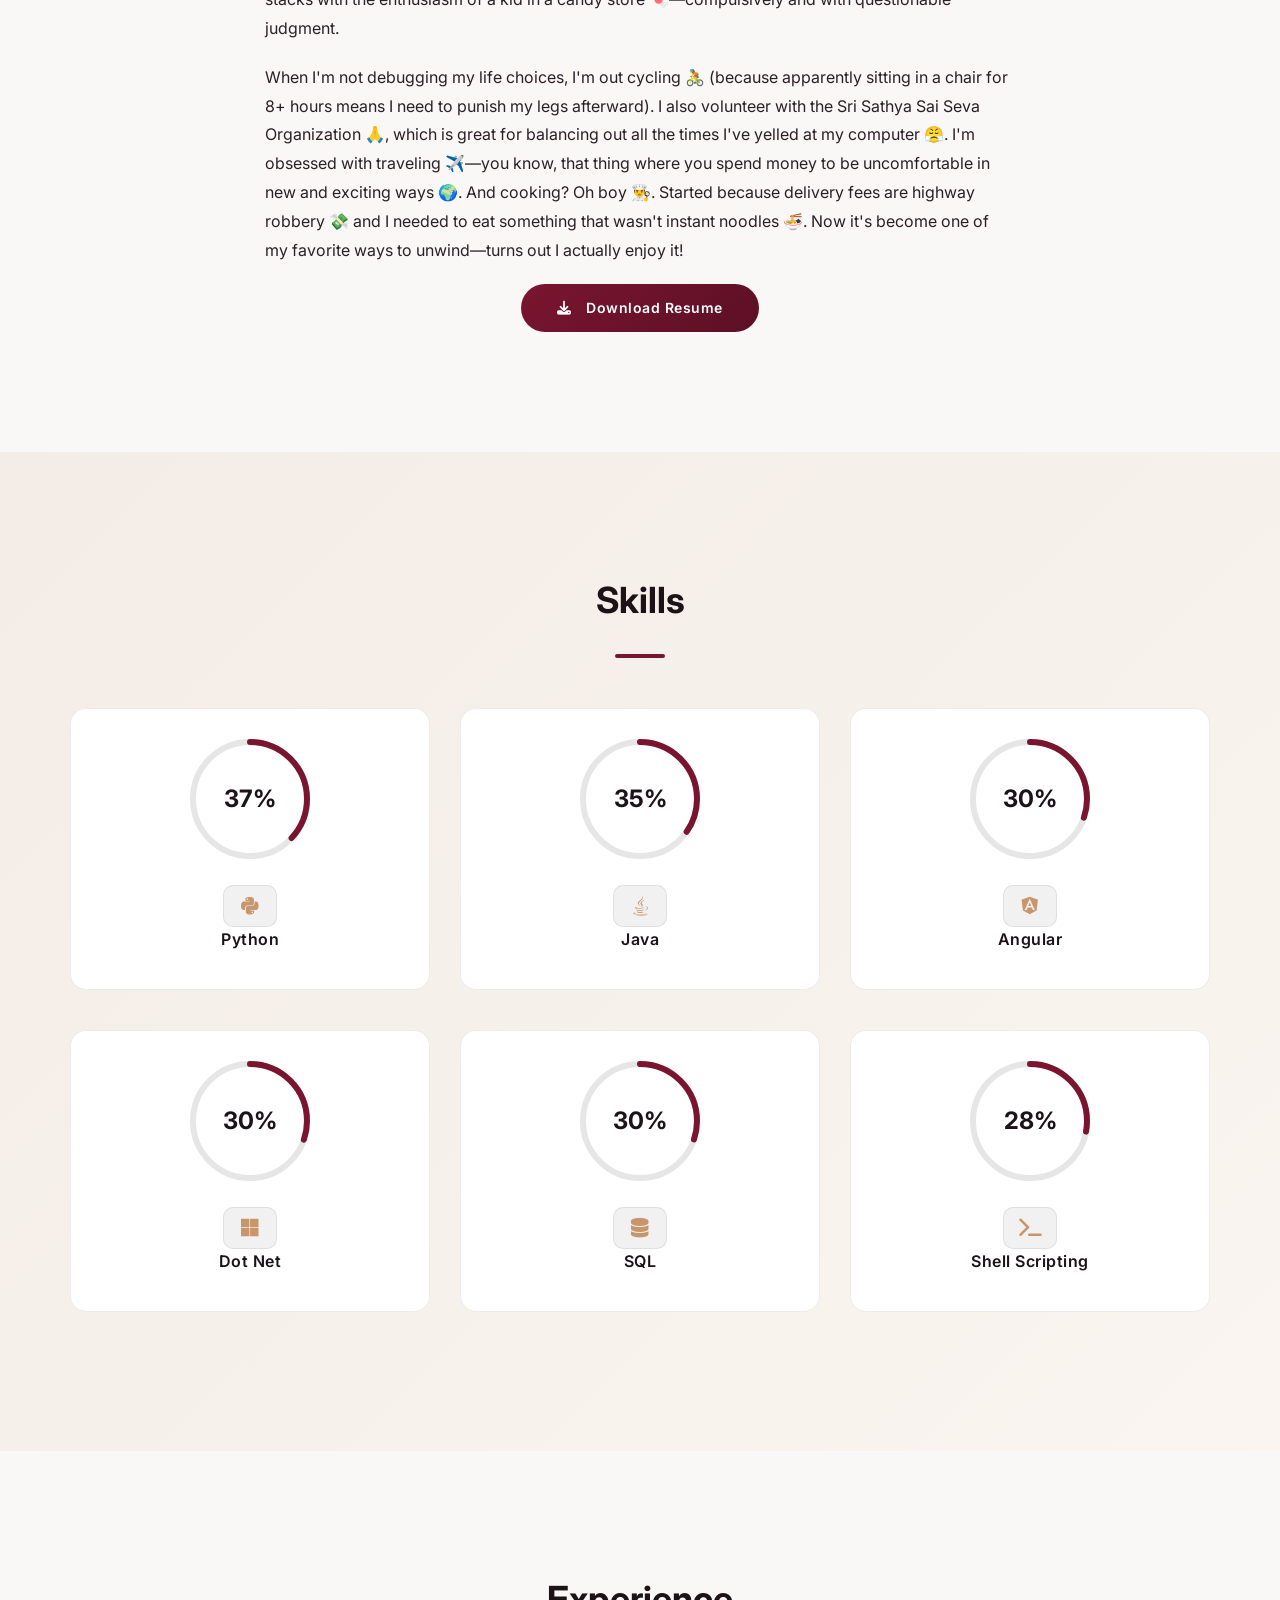
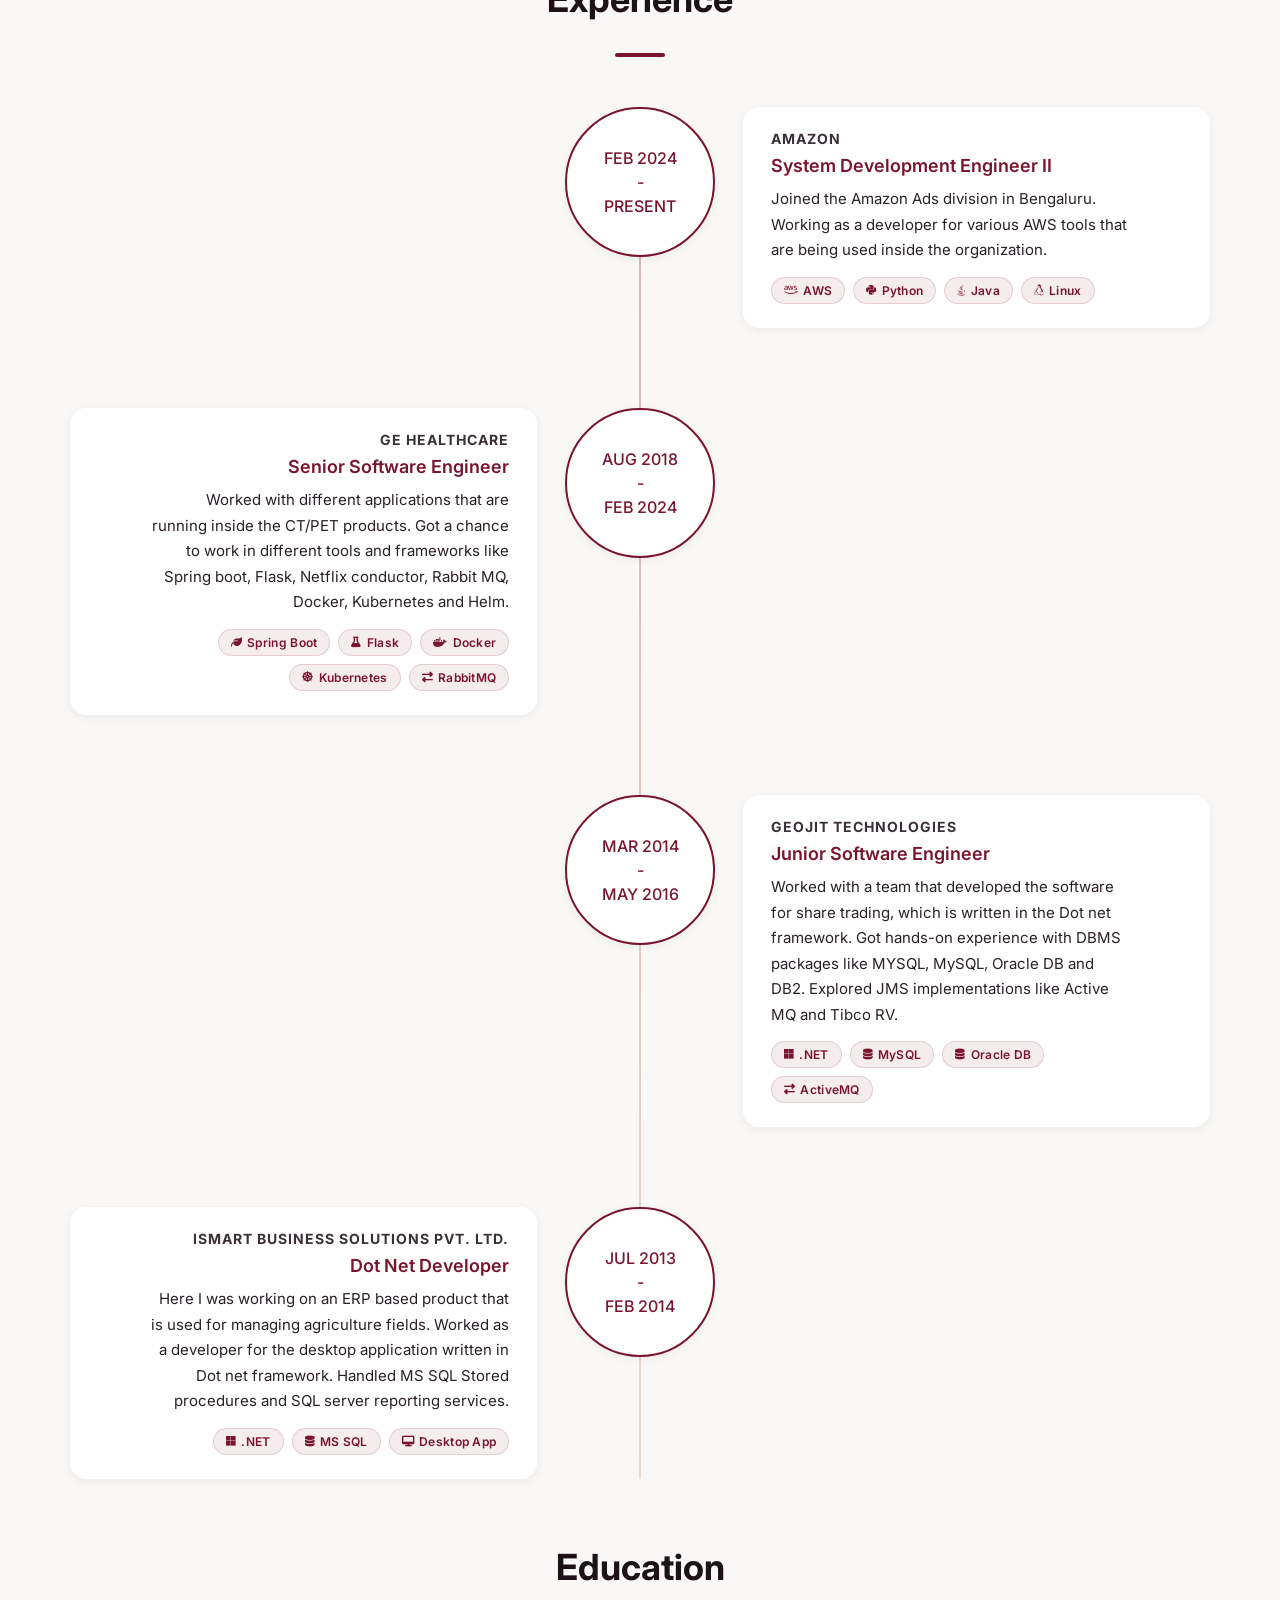
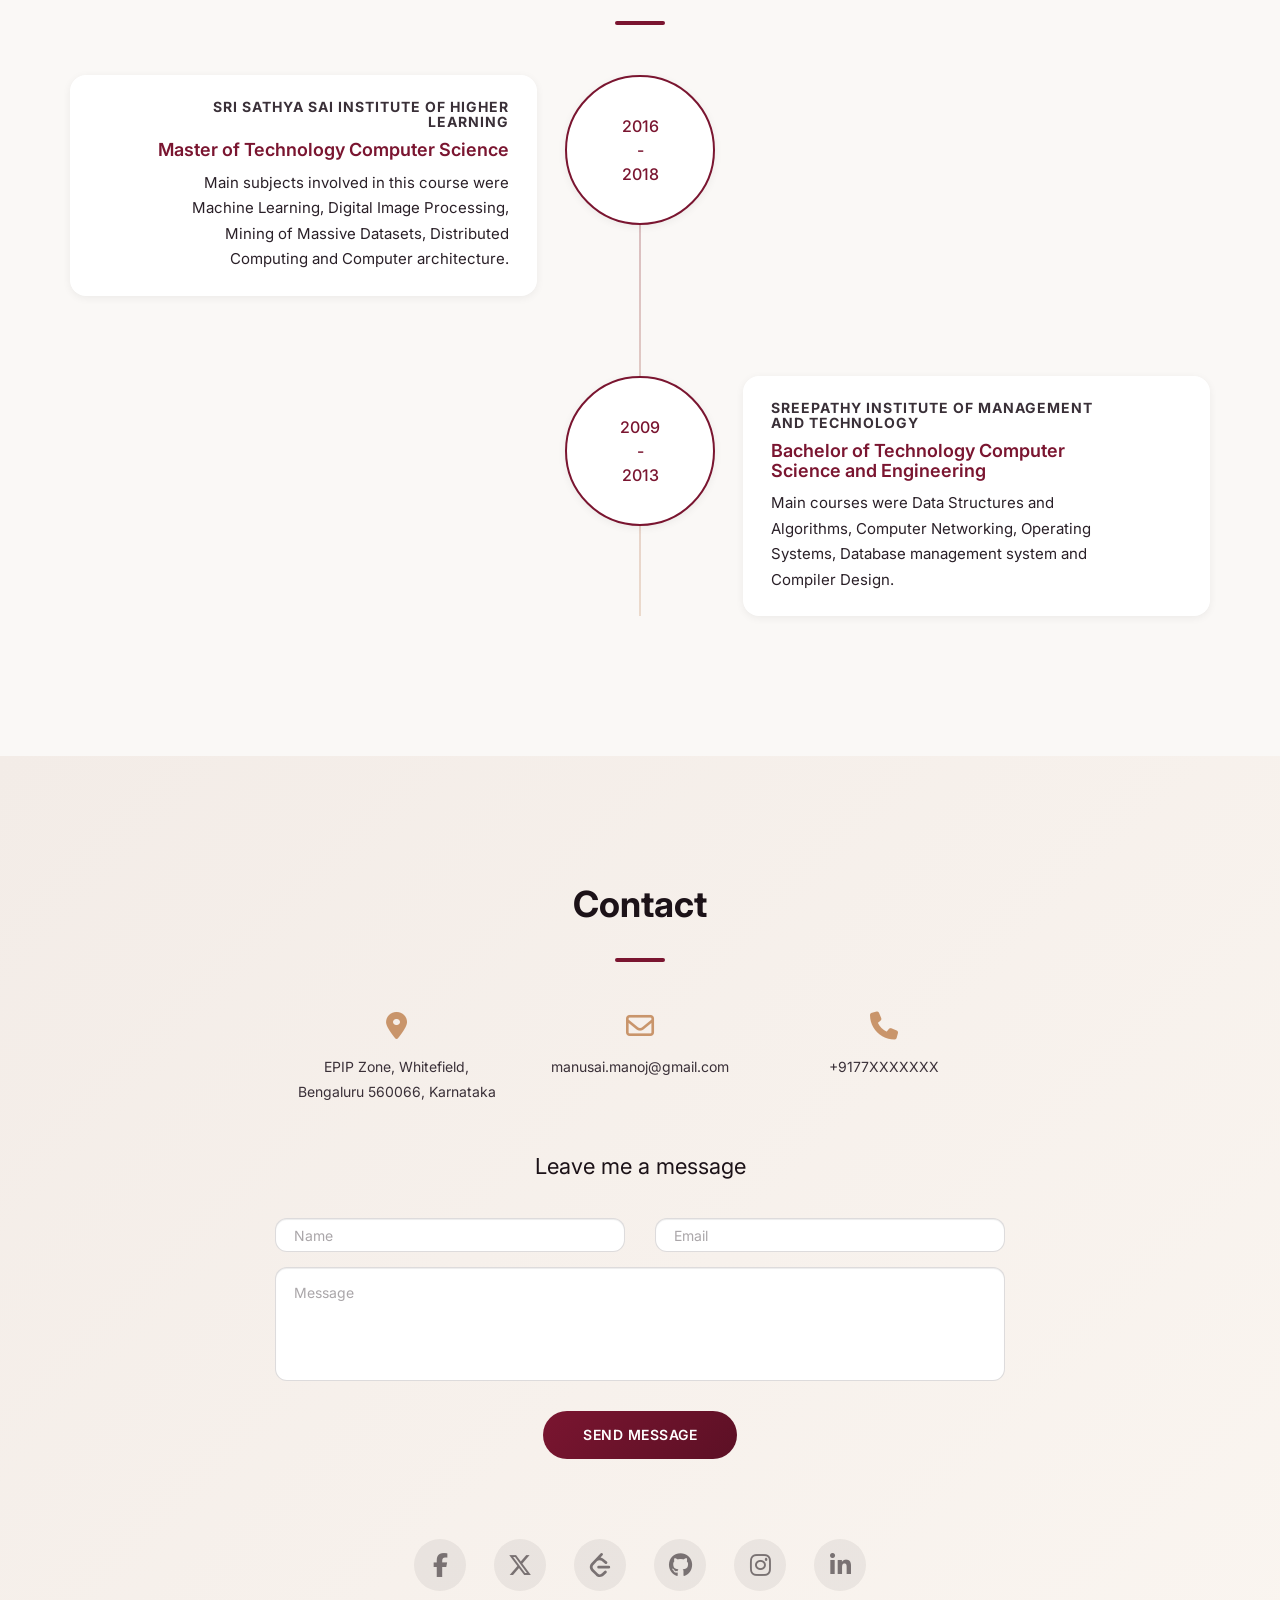
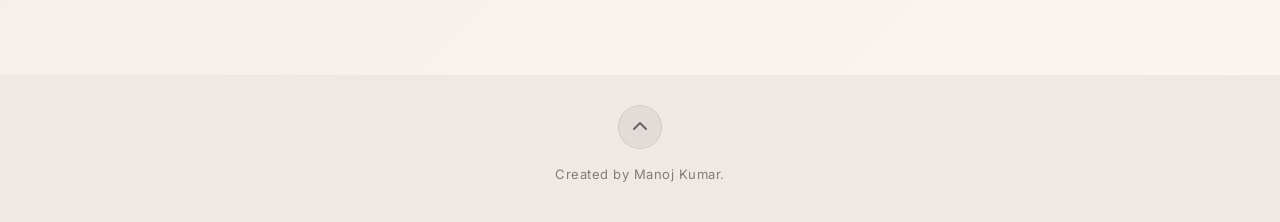
==== commit 75e35897: "Change in the Hamburger menu" ====
--- a/index.html
+++ b/index.html
@@ -108,7 +108,7 @@
   <nav class="navbar navbar-custom">
     <div class="container">
       <div class="navbar-header">
-        <button type="button" class="navbar-toggle" data-toggle="collapse" data-target=".navbar-main-collapse" aria-label="Toggle navigation"> <i class="fa-solid fa-bars"></i> </button>
+        <button type="button" id="navbar-toggle" class="navbar-toggle" data-toggle="collapse" data-target=".navbar-main-collapse" aria-label="Open navigation menu" aria-expanded="false"> <i class="fa-solid fa-bars" aria-hidden="true"></i> </button>
         <button type="button" class="theme-toggle theme-toggle-header" aria-label="Switch to light theme" title="Toggle theme"><i class="fa-solid fa-sun" aria-hidden="true"></i></button>
         <a class="navbar-brand page-scroll" href="#page-top">Manoj Kumar</a> </div>
       
--- a/css/style.css
+++ b/css/style.css
@@ -295,11 +295,24 @@
 
 .navbar-custom .navbar-toggle {
   border: none;
-}
-
-.navbar-custom .navbar-toggle .fa-bars {
+  /* Match the header theme-toggle box so the two align vertically and space evenly.
+     display/centering are set in the mobile media query so Bootstrap's desktop
+     `display: none` (>=768px) still hides the hamburger on large screens. */
+  width: 38px;
+  height: 38px;
+  padding: 0;
+  margin: 6px 8px 6px 0;
+  border-radius: 8px;
+}
+
+.navbar-custom .navbar-toggle .fa-bars,
+.navbar-custom .navbar-toggle .fa-xmark {
   color: var(--nav-text-strong);
   font-size: 18px;
+}
+
+.navbar-custom .navbar-toggle .fa-xmark {
+  font-size: 22px;
 }
 
 .navbar-custom .navbar-toggle:hover,
@@ -1298,6 +1311,13 @@
     display: inline-flex;
   }
 
+  /* Flex-center the hamburger contents (only on mobile, where it's shown) */
+  .navbar-custom .navbar-toggle {
+    display: inline-flex;
+    align-items: center;
+    justify-content: center;
+  }
+
   .navbar-custom .nav li.theme-toggle-item {
     display: none;
   }
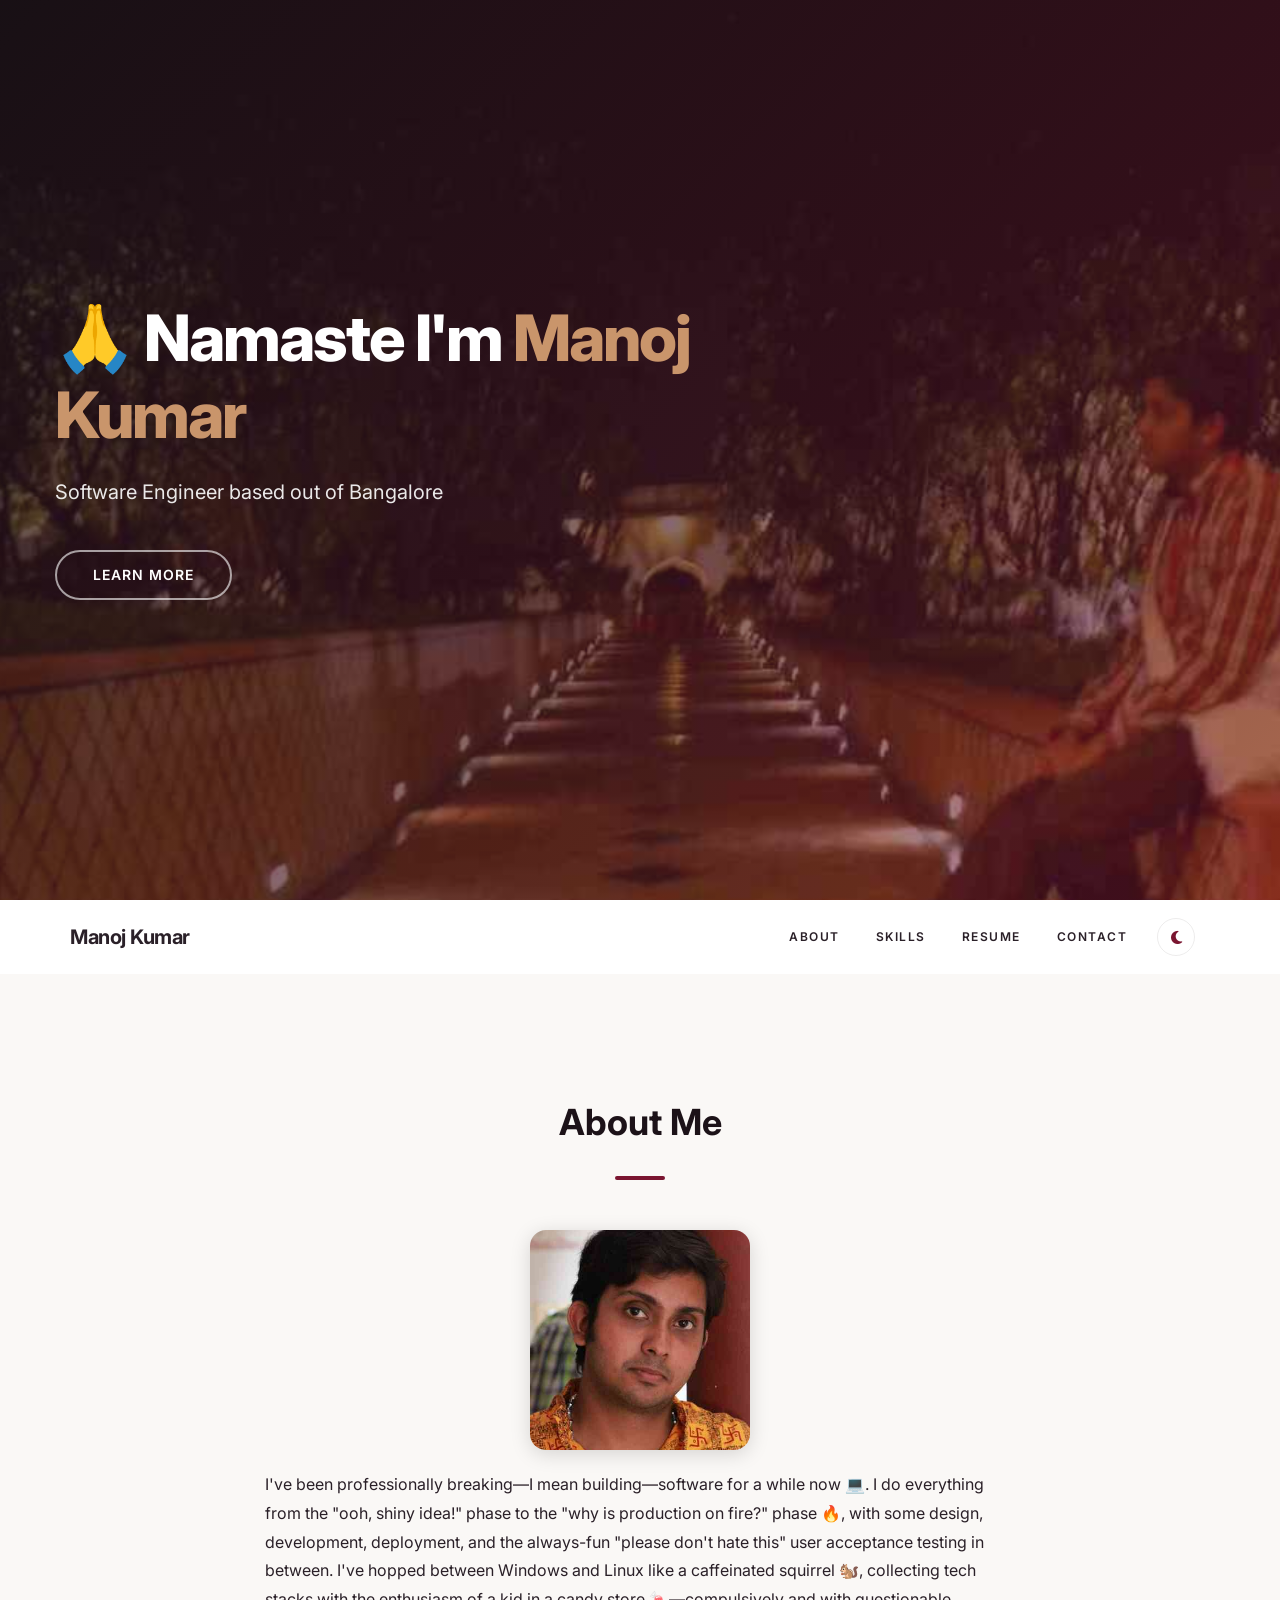
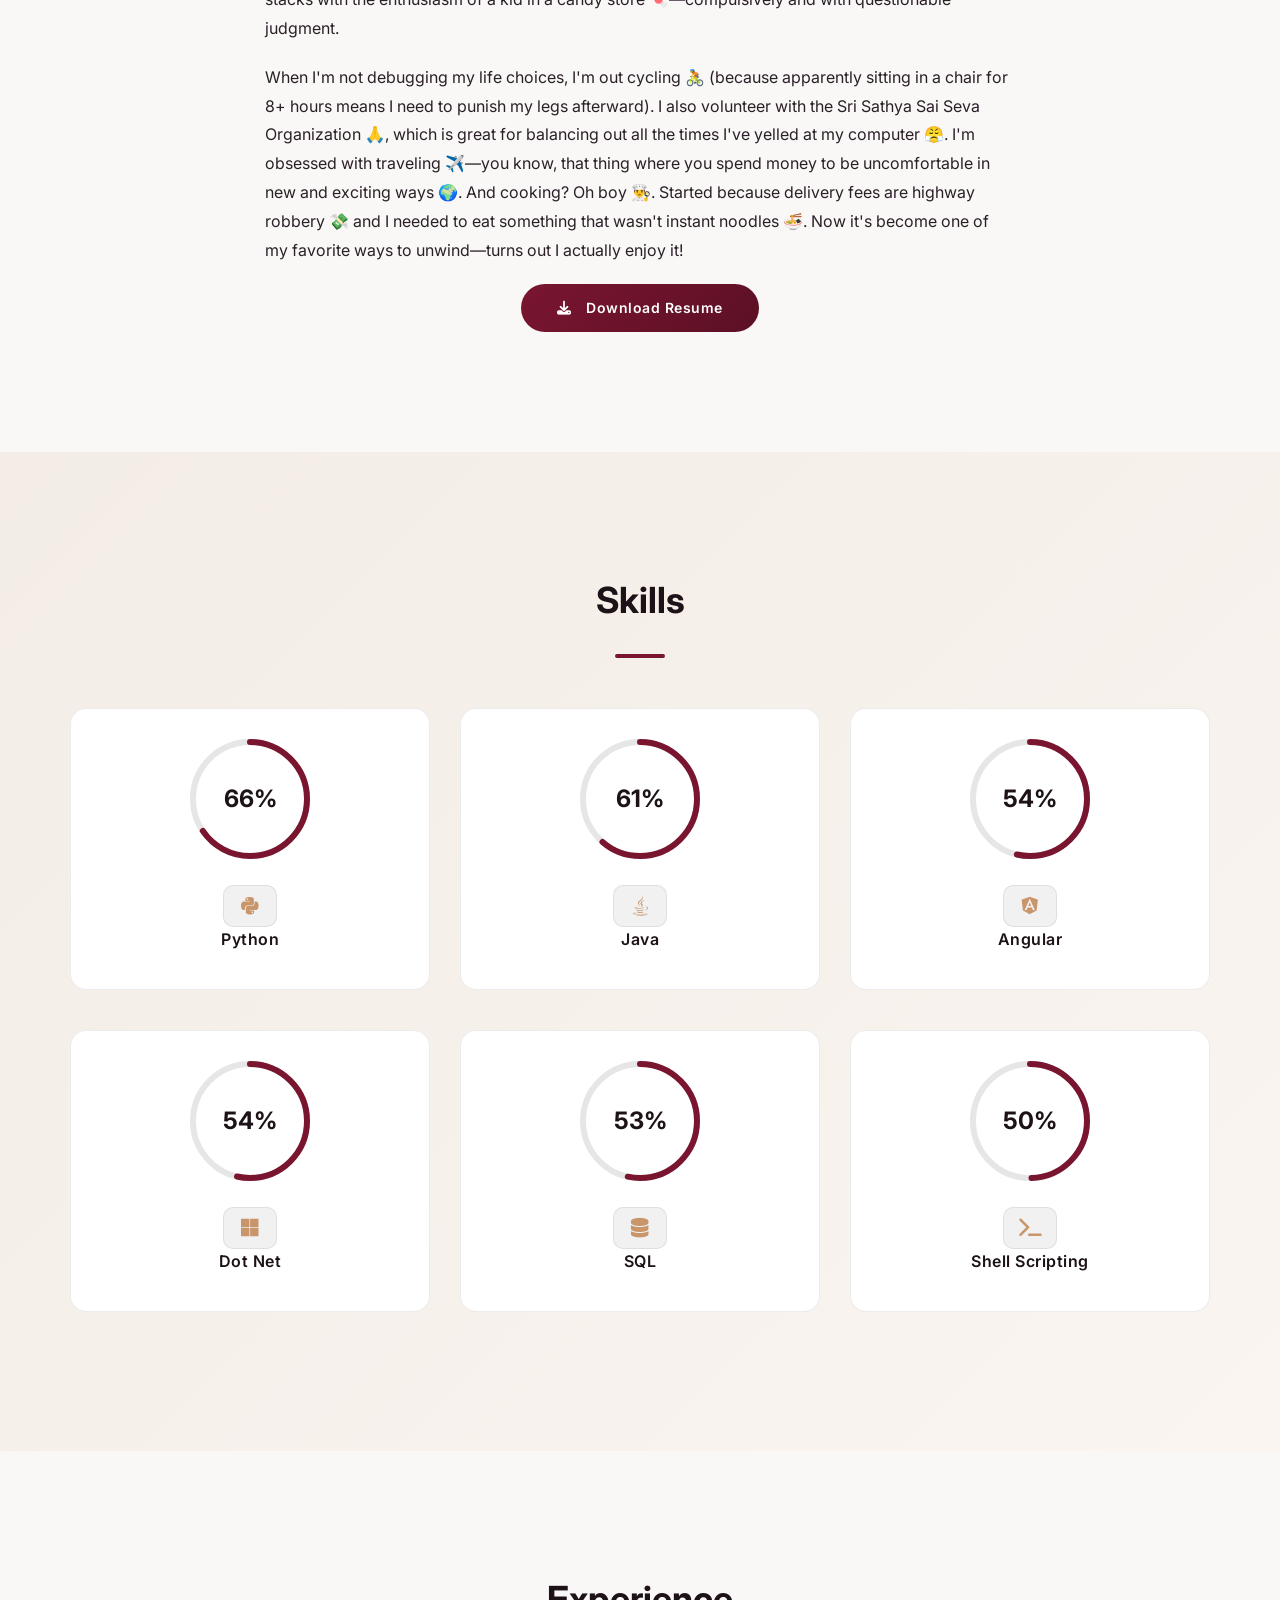
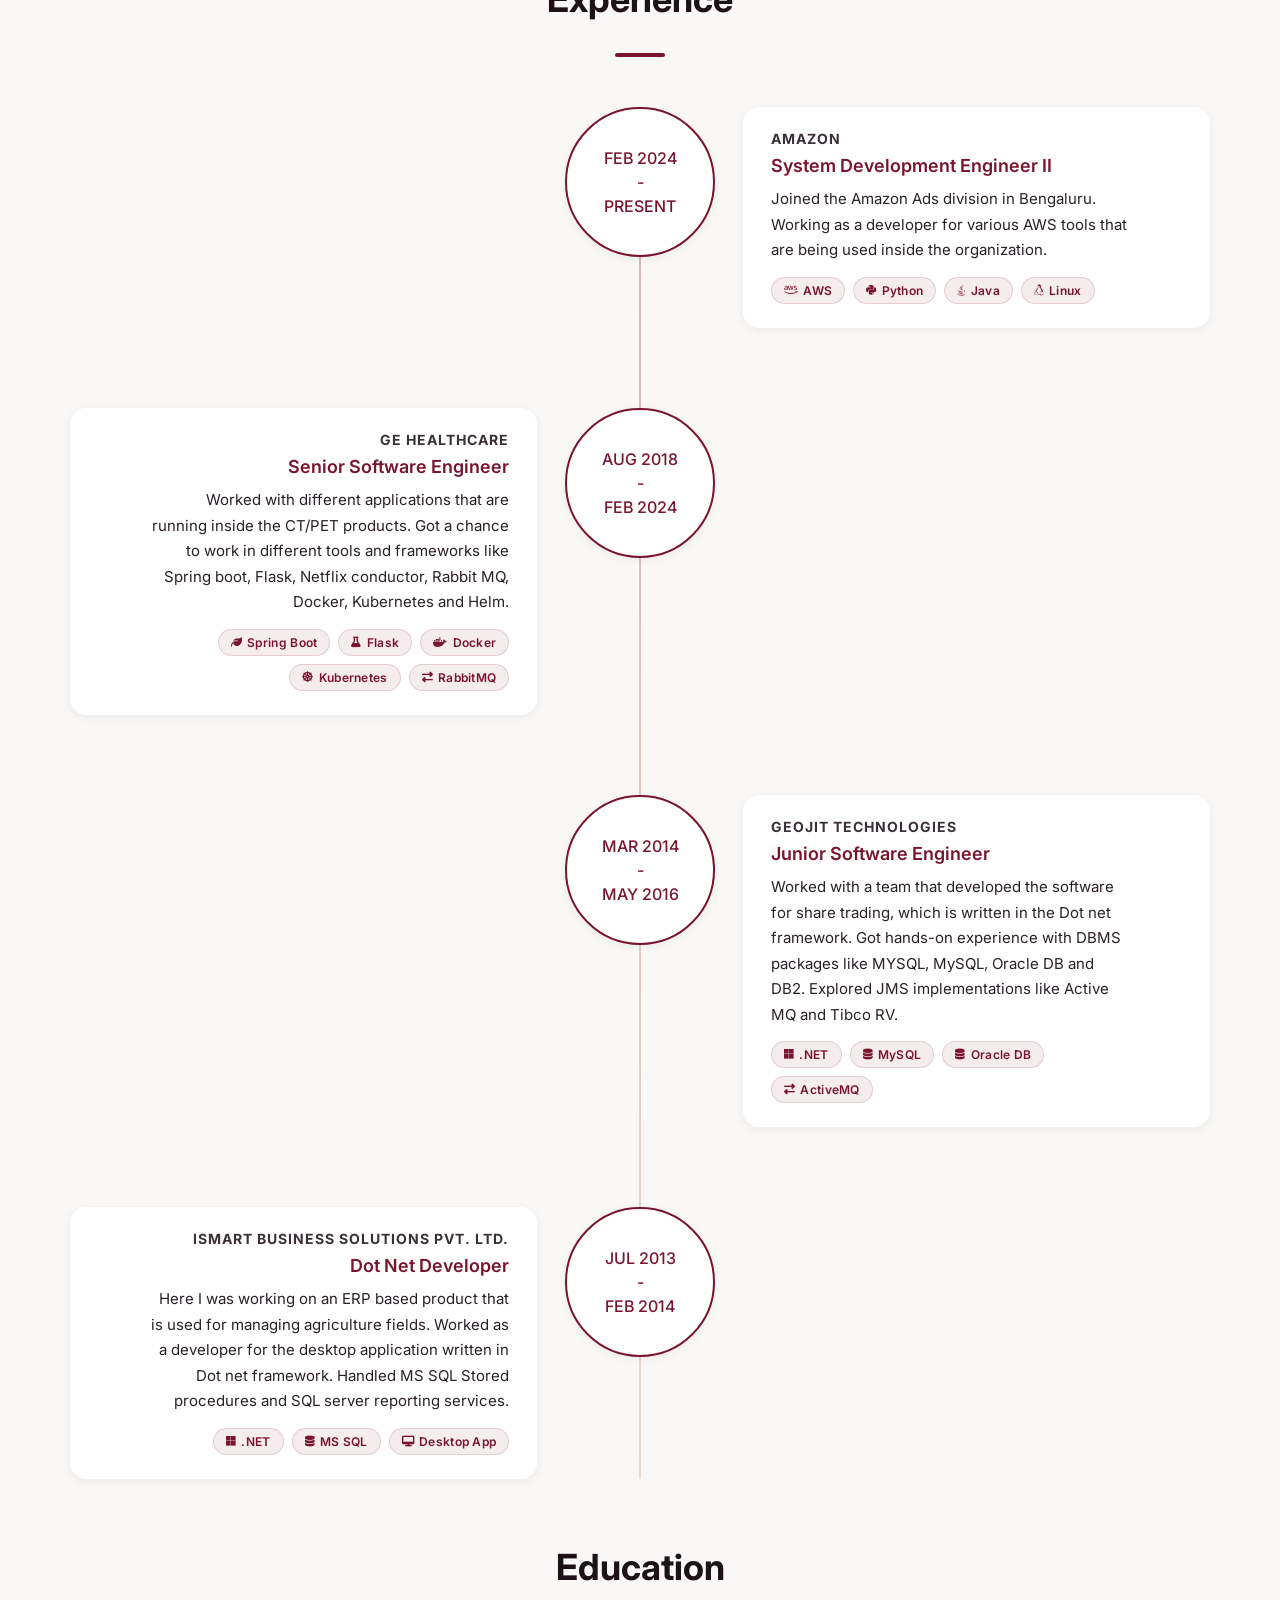
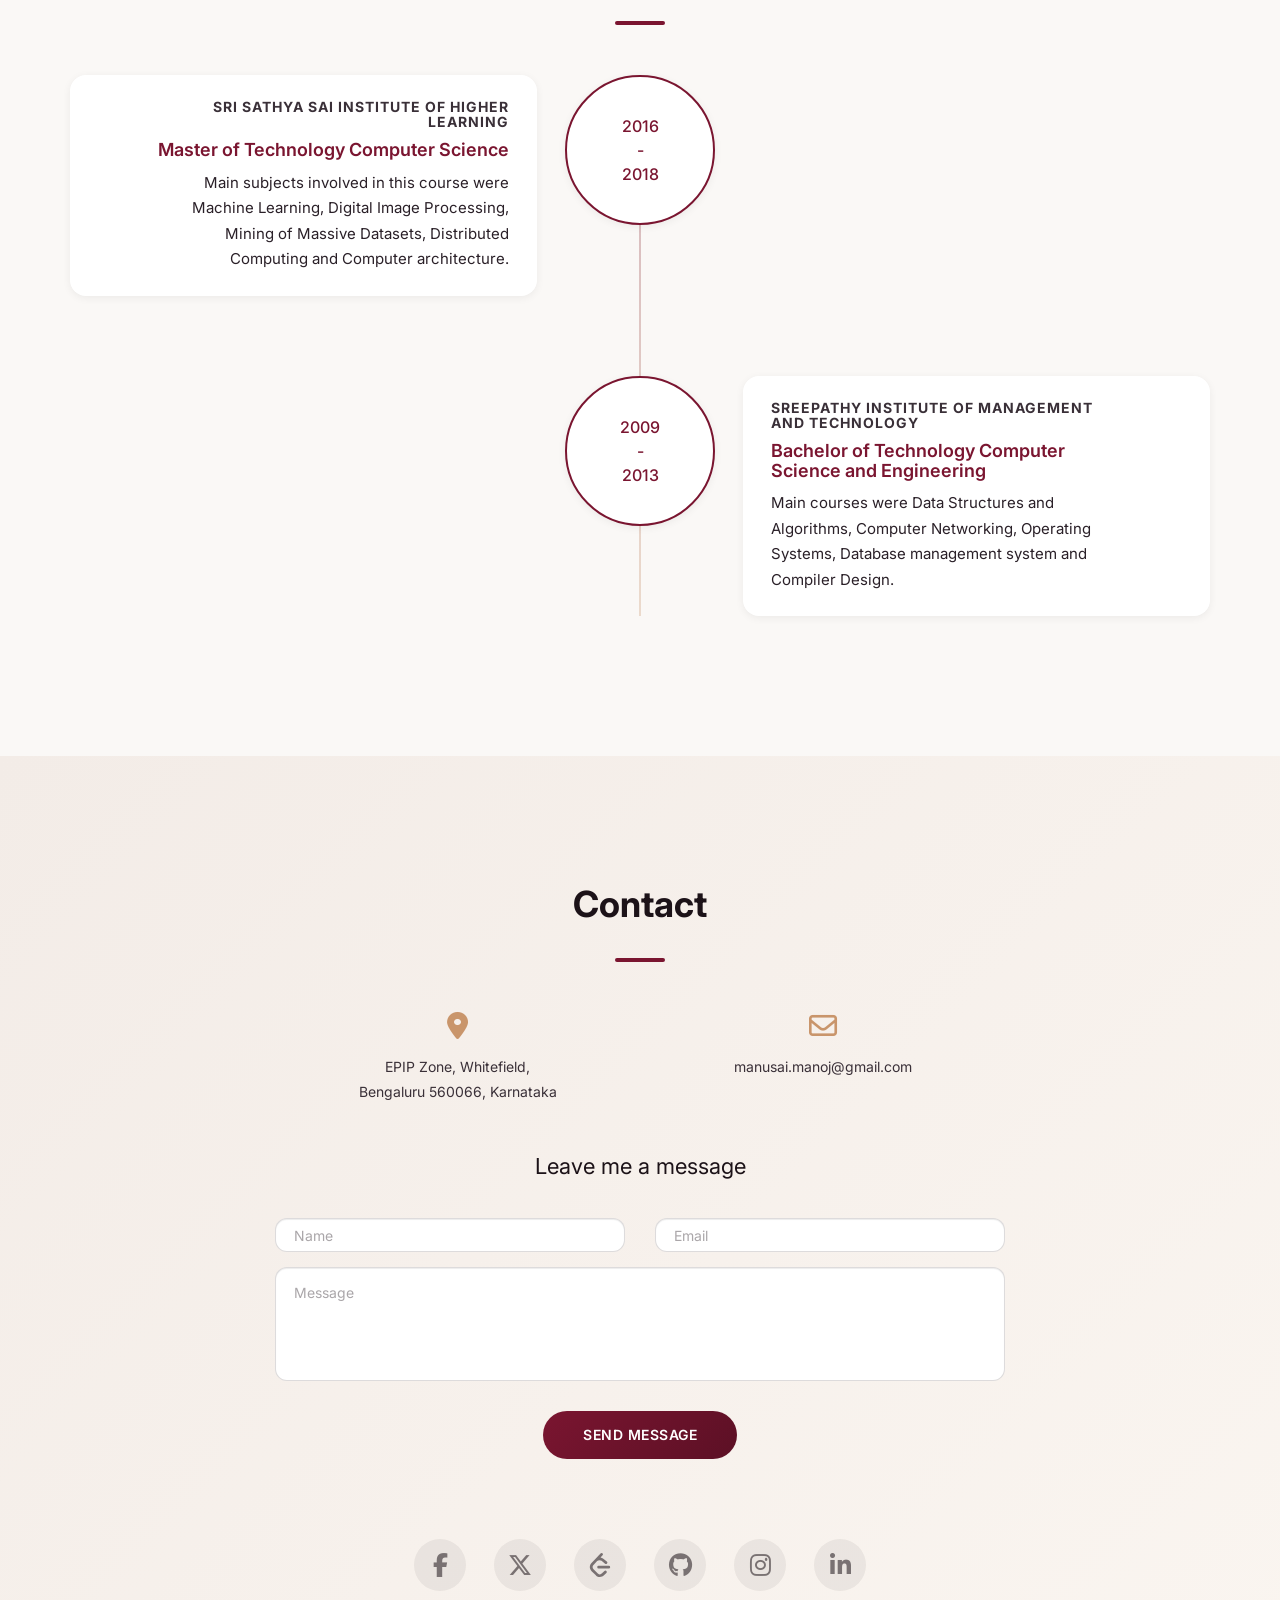
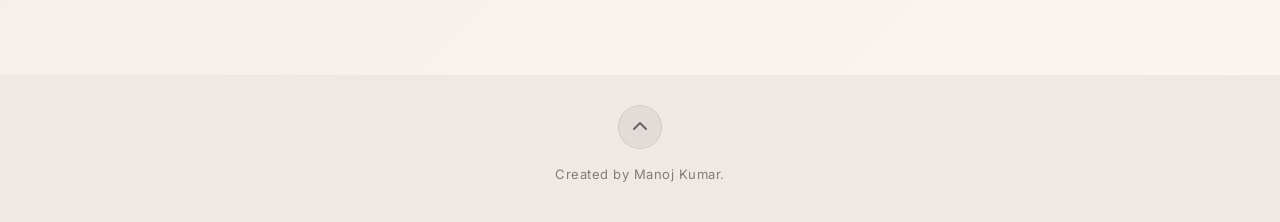
==== commit d9fe14fb: "Resume update" ====
--- a/index.html
+++ b/index.html
@@ -353,15 +353,12 @@
       <hr>
     </div>
     <div class="col-md-8 col-md-offset-2">
-      <div class="col-md-4 animate-on-scroll fade-up" style="transition-delay:0s"> <i class="fa-solid fa-location-dot fa-2x"></i>
+      <div class="col-md-6 animate-on-scroll fade-up" style="transition-delay:0s"> <i class="fa-solid fa-location-dot fa-2x"></i>
         <p>EPIP Zone, Whitefield,<br>
           Bengaluru 560066, Karnataka</p>
       </div>
-      <div class="col-md-4 animate-on-scroll fade-up" style="transition-delay:0.15s"> <i class="fa-regular fa-envelope fa-2x"></i>
+      <div class="col-md-6 animate-on-scroll fade-up" style="transition-delay:0.15s"> <i class="fa-regular fa-envelope fa-2x"></i>
         <p><a href="mailto:manusai.manoj@gmail.com" class="contact-link">manusai.manoj@gmail.com</a></p>
-      </div>
-      <div class="col-md-4 animate-on-scroll fade-up" style="transition-delay:0.3s"> <i class="fa-solid fa-phone fa-2x"></i>
-        <p>+9177XXXXXXX</p>
       </div>
       <div class="clearfix"></div>
     </div>
--- a/css/style.css
+++ b/css/style.css
@@ -213,7 +213,7 @@
 /* Full-width track: invisible, taller hit area so the 3px bar is clickable */
 #scroll-progress-track {
   position: absolute;
-  bottom: 0;
+  top: 0;
   left: 0;
   width: 100%;
   height: 12px;
@@ -225,10 +225,10 @@
 #scroll-progress-track::after {
   content: '';
   position: absolute;
-  bottom: 0;
+  top: 0;
   left: 0;
   width: 100%;
-  height: 3px;
+  height: 5px;
   background: var(--scroll-progress);
   opacity: 0;
   z-index: 1;
@@ -237,15 +237,15 @@
 
 #scroll-progress-track:hover::after {
   opacity: 0.25;
-  height: 5px;
+  height: 7px;
 }
 
 #scroll-progress {
   position: absolute;
-  bottom: 0;
+  top: 0;
   left: 0;
   width: 0%;
-  height: 3px;
+  height: 5px;
   background: var(--scroll-progress);
   z-index: 2;
   transition: width 0.1s linear, height 0.15s ease;
@@ -875,9 +875,9 @@
   transition: var(--transition);
 }
 
-#contact .col-md-4:hover i.fa-solid,
-#contact .col-md-4:hover i.fa-regular,
-#contact .col-md-4:hover i.fa-brands {
+#contact .col-md-6:hover i.fa-solid,
+#contact .col-md-6:hover i.fa-regular,
+#contact .col-md-6:hover i.fa-brands {
   transform: scale(1.2);
 }
 
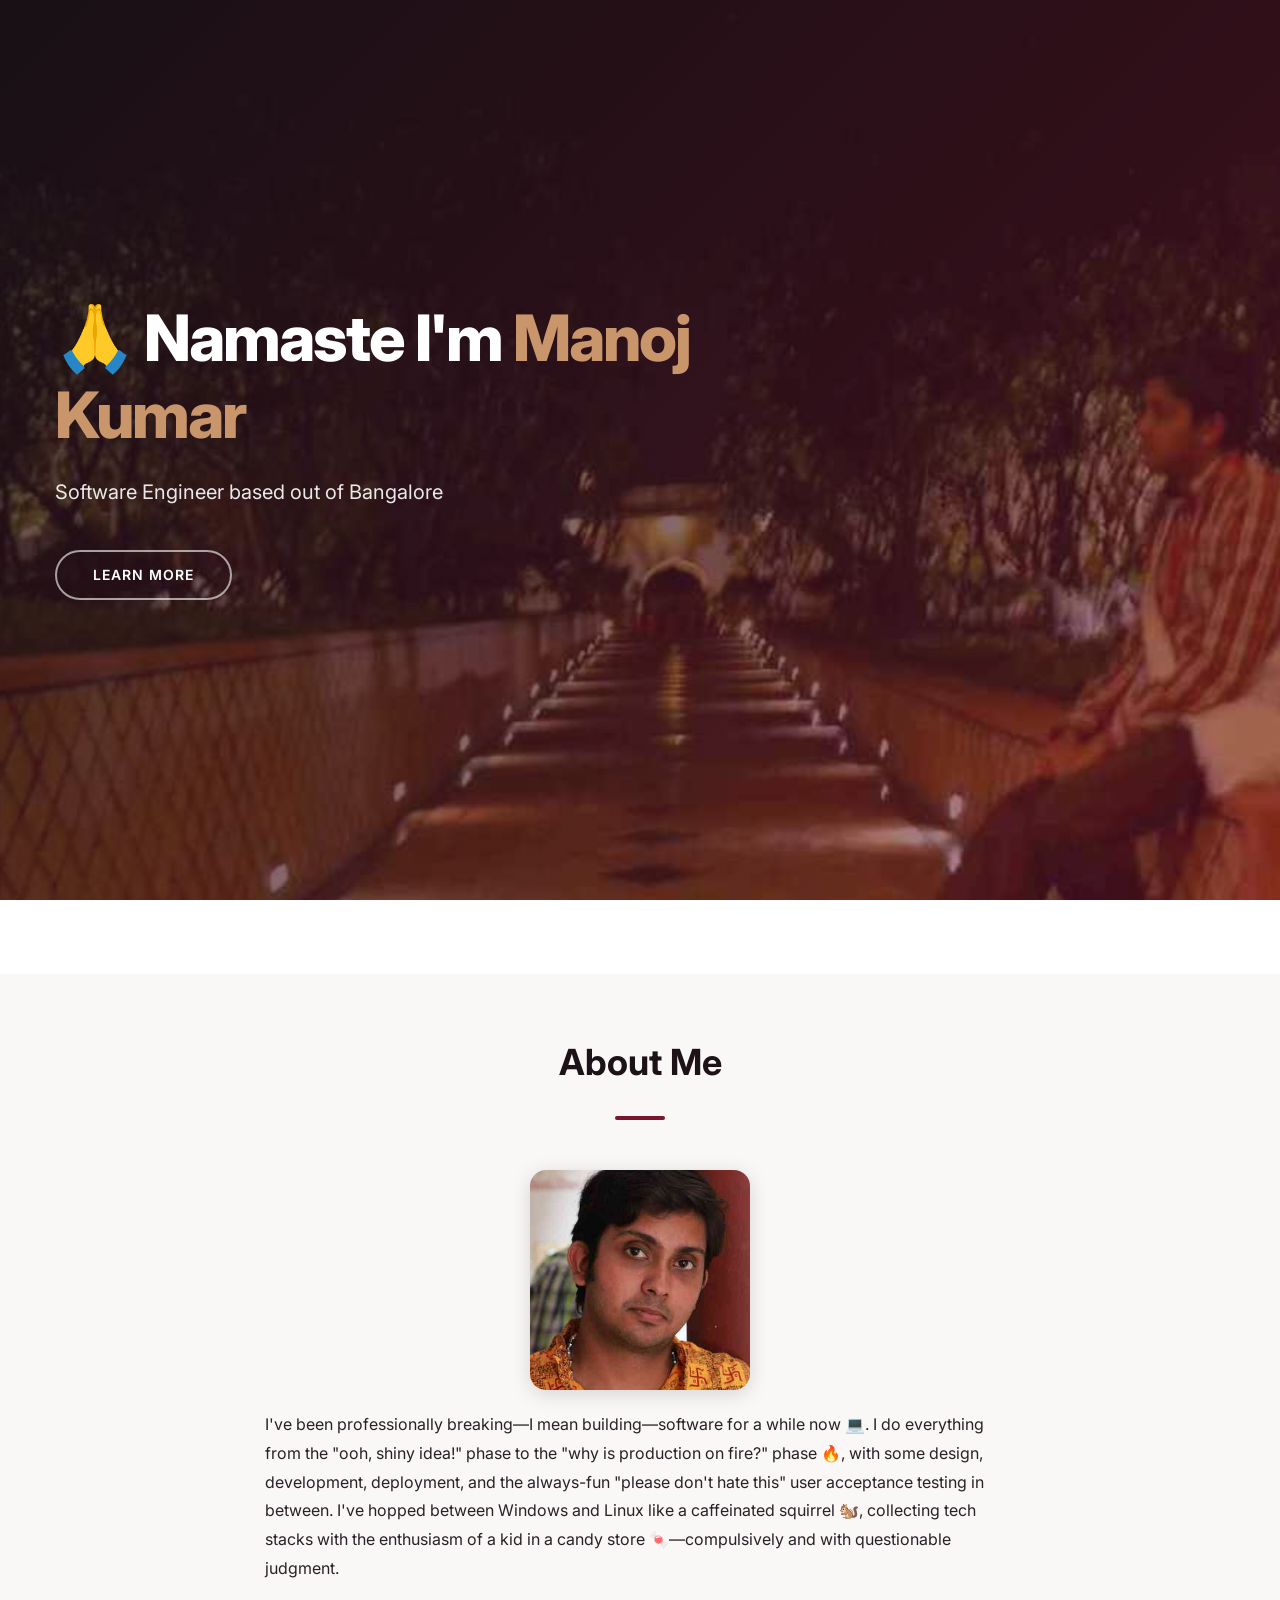
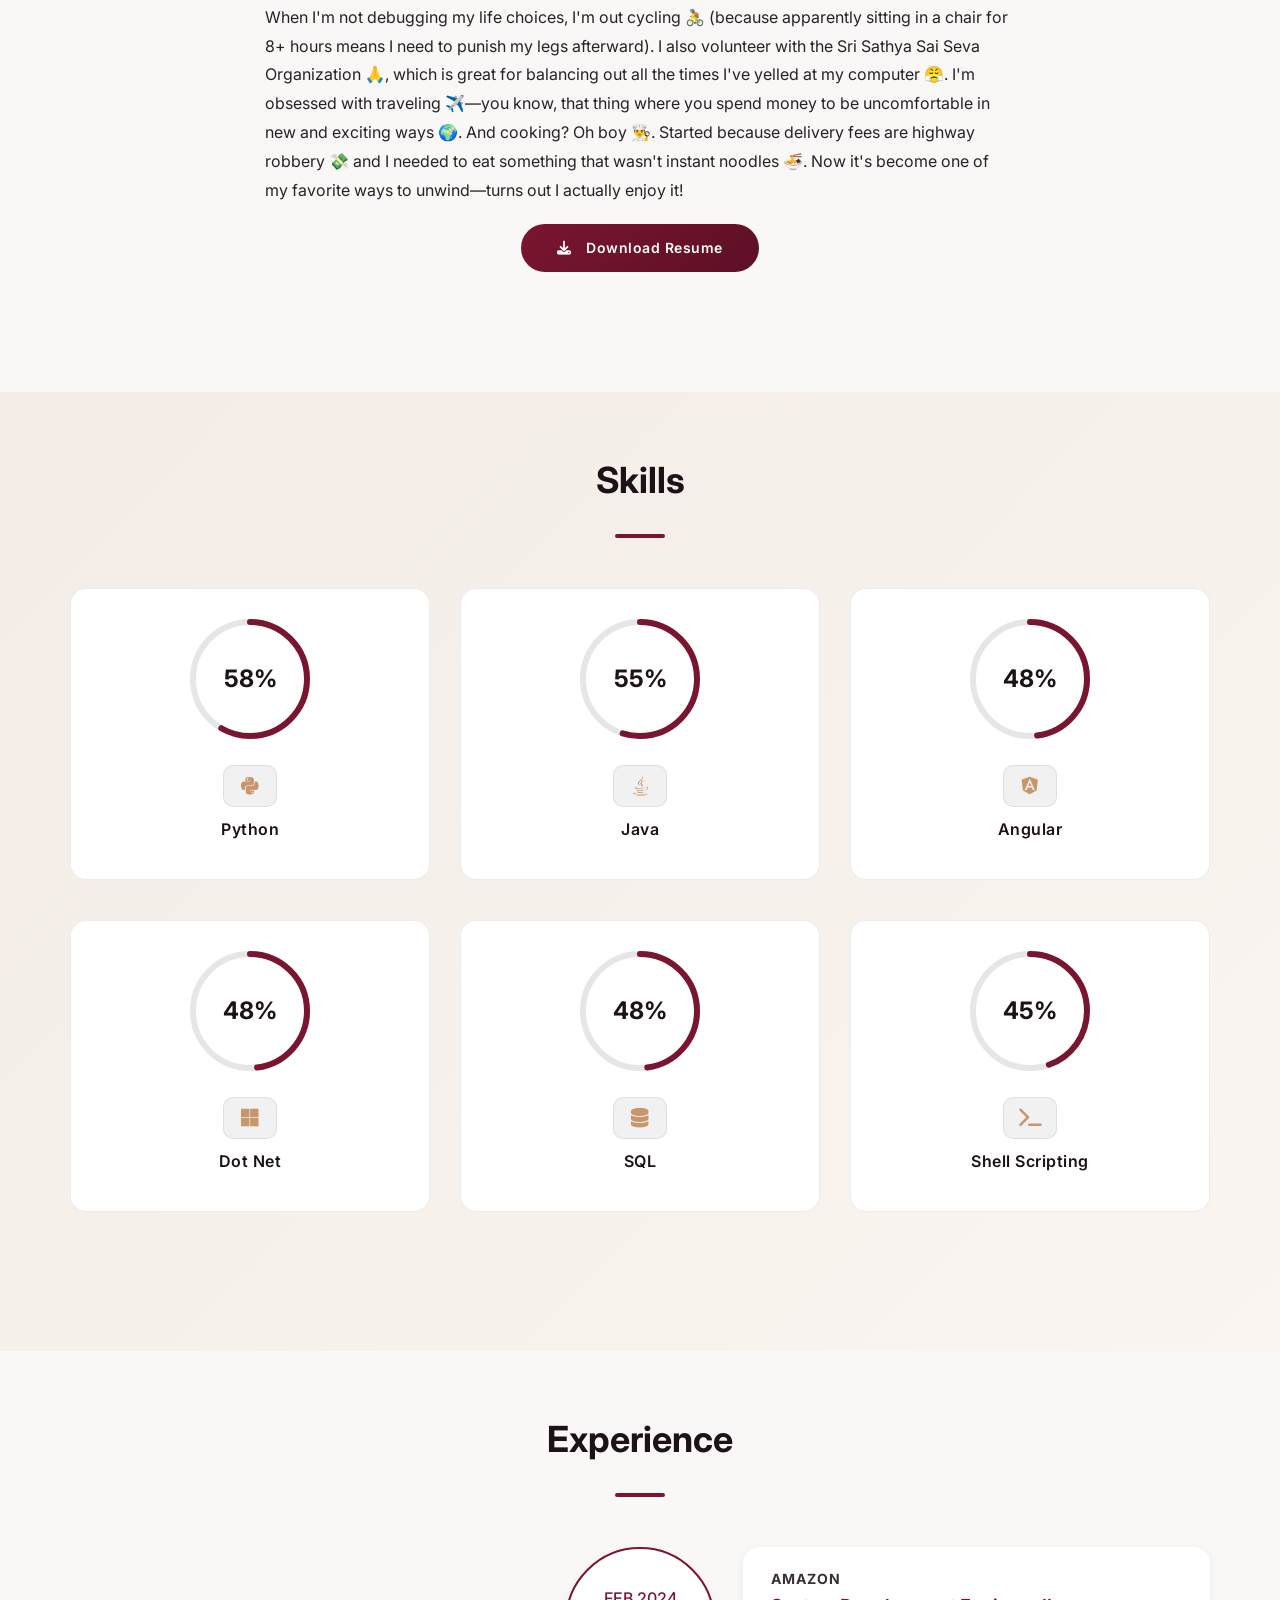
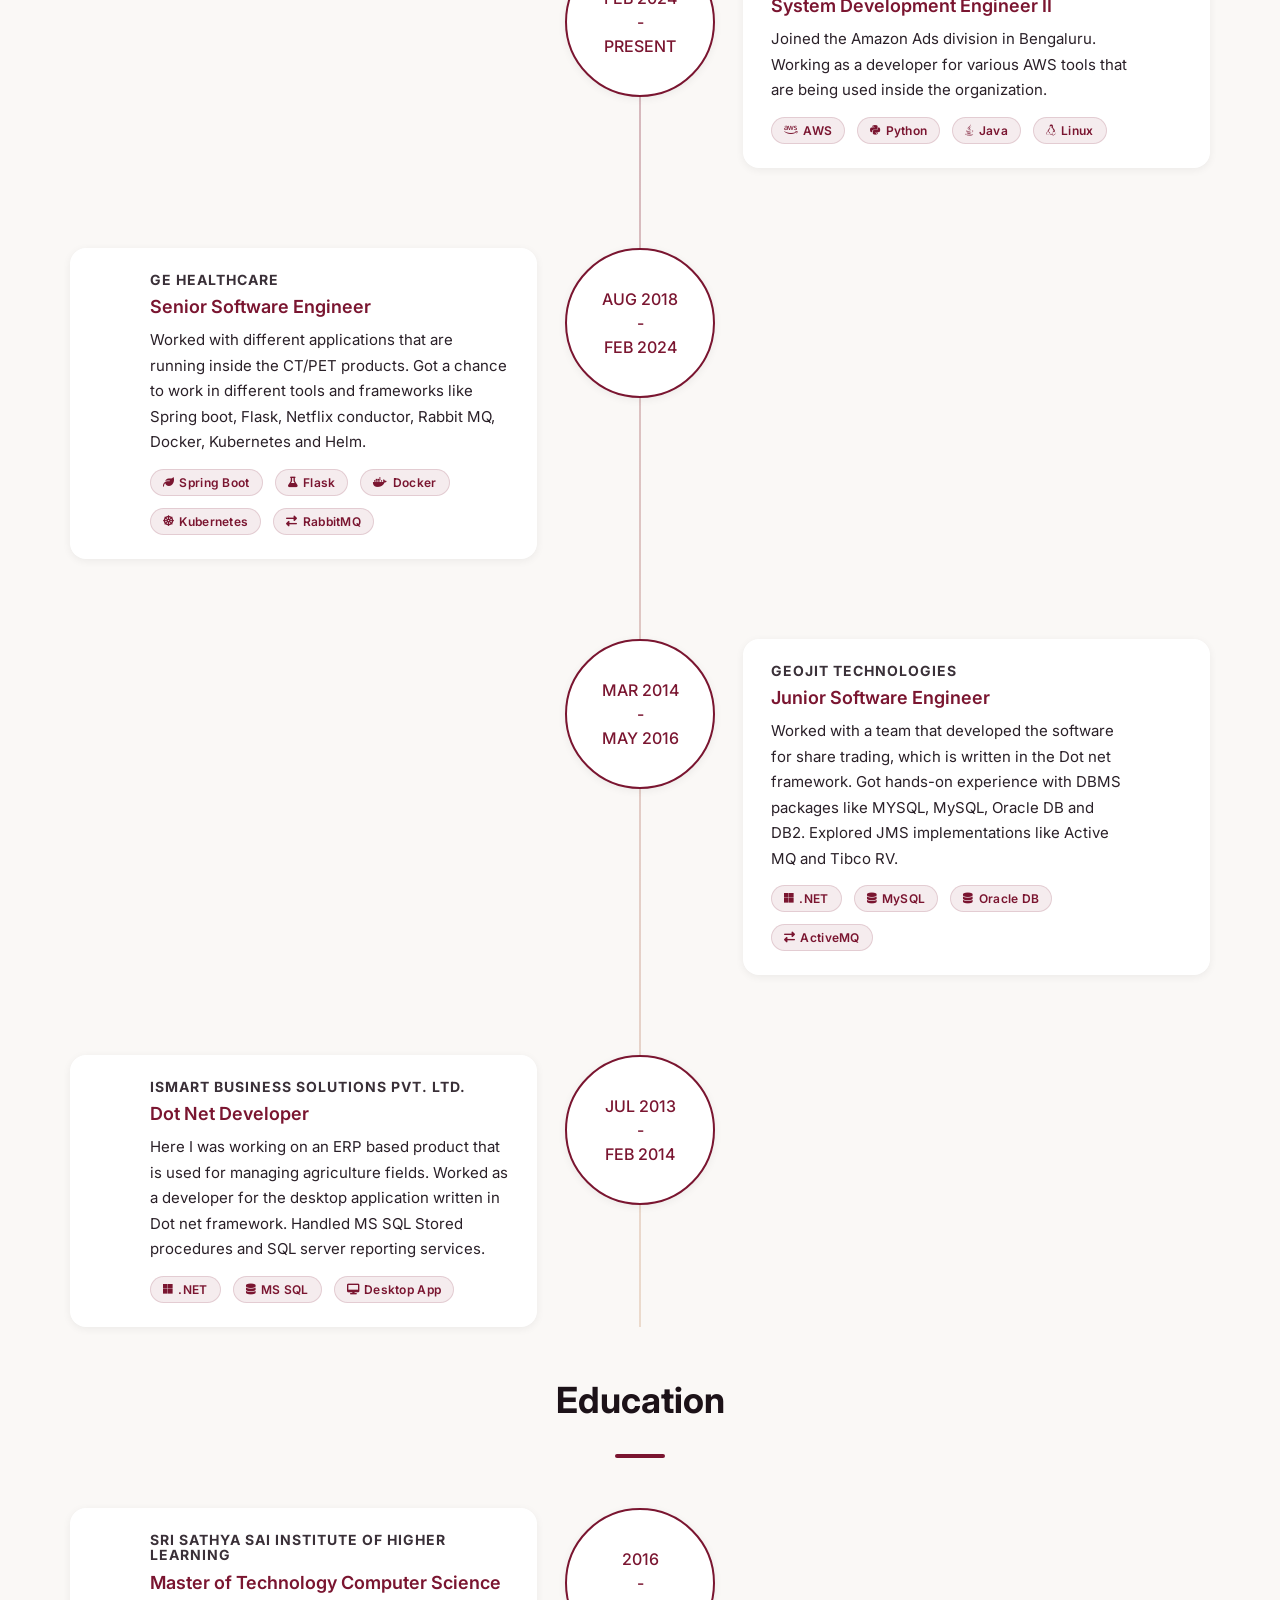
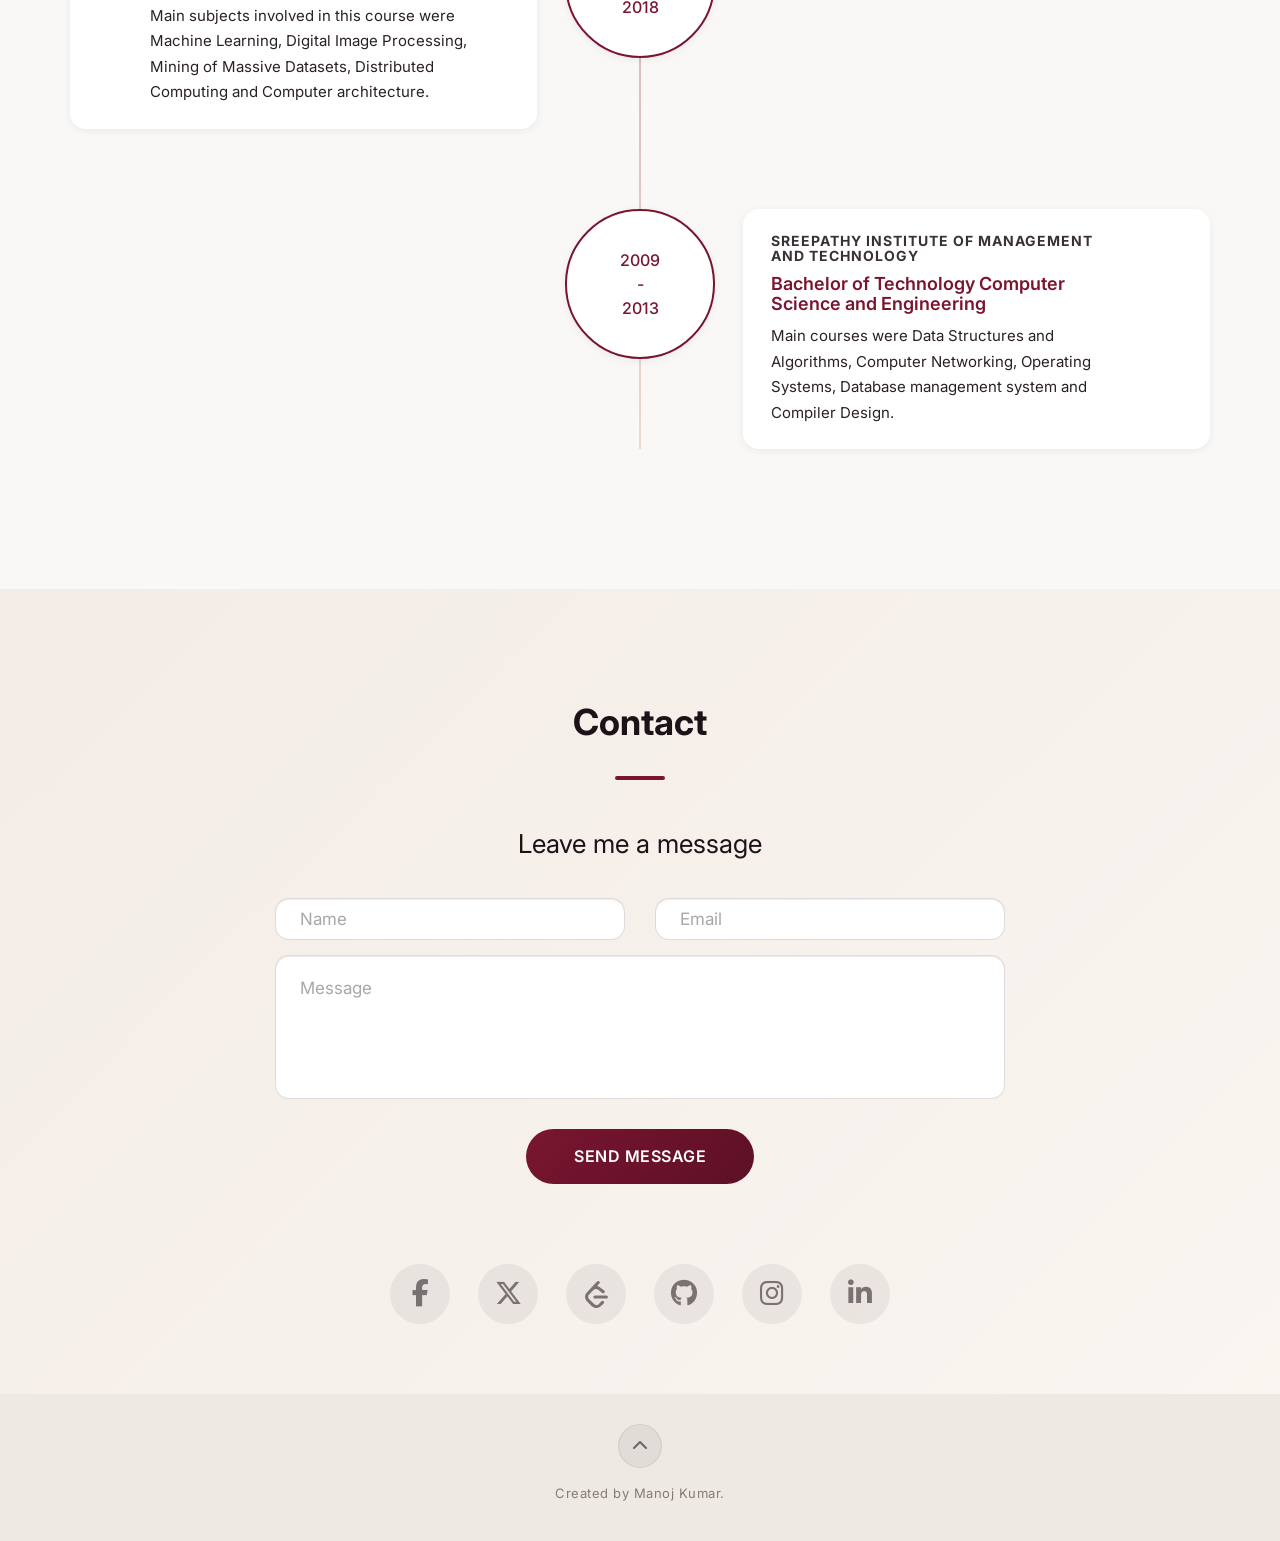
==== commit 62725554: "Optimizing the animation and styles" ====
--- a/index.html
+++ b/index.html
@@ -84,6 +84,9 @@
 </head>
 <body id="page-top" data-spy="scroll" data-target="#nav" data-offset="80">
 
+<!-- Soft light that follows the cursor (decorative; JS-driven, hidden on touch) -->
+<div id="cursor-glow" aria-hidden="true"></div>
+
 <!-- Header -->
 <header id="header">
   <div class="intro">
@@ -158,38 +161,50 @@
     <div class="row" id="skillsset">
       <div class="col-md-4 col-sm-6">
         <div class="skill"> <span class="chart" data-percent="85"> <span class="percent">85</span> </span>
-          <i class="fa-brands fa-python skill-icon"></i>
-          <h4>Python</h4>
+          <div class="skill-info">
+            <i class="fa-brands fa-python skill-icon"></i>
+            <h4>Python</h4>
+          </div>
         </div>
       </div>
       <div class="col-md-4 col-sm-6">
         <div class="skill"> <span class="chart" data-percent="80"> <span class="percent">80</span> </span>
-          <i class="fa-brands fa-java skill-icon"></i>
-          <h4>Java</h4>
+          <div class="skill-info">
+            <i class="fa-brands fa-java skill-icon"></i>
+            <h4>Java</h4>
+          </div>
         </div>
       </div>
       <div class="col-md-4 col-sm-6">
         <div class="skill"> <span class="chart" data-percent="70"> <span class="percent">70</span> </span>
-          <i class="fa-brands fa-angular skill-icon"></i>
-          <h4>Angular</h4>
+          <div class="skill-info">
+            <i class="fa-brands fa-angular skill-icon"></i>
+            <h4>Angular</h4>
+          </div>
         </div>
       </div>
       <div class="col-md-4 col-sm-6">
         <div class="skill"> <span class="chart" data-percent="70"> <span class="percent">70</span> </span>
-          <i class="fa-brands fa-microsoft skill-icon"></i>
-          <h4>Dot Net</h4>
+          <div class="skill-info">
+            <i class="fa-brands fa-microsoft skill-icon"></i>
+            <h4>Dot Net</h4>
+          </div>
         </div>
       </div>
       <div class="col-md-4 col-sm-6">
         <div class="skill"> <span class="chart" data-percent="70"> <span class="percent">70</span> </span>
-          <i class="fa-solid fa-database skill-icon"></i>
-          <h4>SQL</h4>
+          <div class="skill-info">
+            <i class="fa-solid fa-database skill-icon"></i>
+            <h4>SQL</h4>
+          </div>
         </div>
       </div>
       <div class="col-md-4 col-sm-6">
         <div class="skill"> <span class="chart" data-percent="65"> <span class="percent">65</span> </span>
-          <i class="fa-solid fa-terminal skill-icon"></i>
-          <h4>Shell Scripting</h4>
+          <div class="skill-info">
+            <i class="fa-solid fa-terminal skill-icon"></i>
+            <h4>Shell <br class="skill-name-break">Scripting</h4>
+          </div>
         </div>
       </div>
     </div>
@@ -351,16 +366,6 @@
     <div class="section-title center">
       <h2>Contact</h2>
       <hr>
-    </div>
-    <div class="col-md-8 col-md-offset-2">
-      <div class="col-md-6 animate-on-scroll fade-up" style="transition-delay:0s"> <i class="fa-solid fa-location-dot fa-2x"></i>
-        <p>EPIP Zone, Whitefield,<br>
-          Bengaluru 560066, Karnataka</p>
-      </div>
-      <div class="col-md-6 animate-on-scroll fade-up" style="transition-delay:0.15s"> <i class="fa-regular fa-envelope fa-2x"></i>
-        <p><a href="mailto:manusai.manoj@gmail.com" class="contact-link">manusai.manoj@gmail.com</a></p>
-      </div>
-      <div class="clearfix"></div>
     </div>
     <div class="col-md-8 col-md-offset-2">
       <h3 class="animate-on-scroll fade-up">Leave me a message</h3>
--- a/css/style.css
+++ b/css/style.css
@@ -9,7 +9,6 @@
   --primary-light: #a33350;
   --accent: #c9956b;
   --dark: #1c1218;
-  --dark-light: #2b1e24;
   --radius: 16px;
   --transition: all 0.3s cubic-bezier(0.4, 0, 0.2, 1);
 
@@ -60,10 +59,14 @@
 
   /* Skill charts (read by JS) */
   --chart-bar: #a33350;
+  --chart-bar-hover: #c9956b;
   --chart-track: rgba(255,255,255,0.12);
 
   /* Scroll progress bar */
   --scroll-progress: var(--accent);
+
+  /* Cursor glow — warm accent, low opacity; blended with 'screen' on dark */
+  --cursor-glow-color: rgba(201, 149, 107, 0.14);
 
   /* Shadows */
   --shadow-sm: 0 2px 8px rgba(0,0,0,0.3);
@@ -121,10 +124,14 @@
 
   /* Skill charts (read by JS) */
   --chart-bar: #7a1530;
+  --chart-bar-hover: #a33350;
   --chart-track: rgba(28,18,24,0.1);
 
   /* Scroll progress bar — primary maroon for the light theme */
   --scroll-progress: #7a1530;
+
+  /* Cursor glow — soft maroon tint, blended with 'multiply' on light */
+  --cursor-glow-color: rgba(122, 21, 48, 0.10);
 
   /* Shadows */
   --shadow-sm: 0 2px 8px rgba(0,0,0,0.06);
@@ -135,6 +142,15 @@
 /* Reset & Base */
 *, *::before, *::after {
   box-sizing: border-box;
+}
+
+/* While switching theme, suppress all transitions so themed colors swap
+   instantly instead of slowly cross-fading. JS adds .theme-switching to
+   <html> for one frame around the theme change. */
+html.theme-switching *,
+html.theme-switching *::before,
+html.theme-switching *::after {
+  transition: none !important;
 }
 
 body, html {
@@ -198,15 +214,6 @@
   margin: 0 auto 30px;
   border: 0;
   border-radius: 2px;
-}
-
-.clearfix:after {
-  visibility: hidden;
-  display: block;
-  font-size: 0;
-  content: " ";
-  clear: both;
-  height: 0;
 }
 
 /* ===== Scroll Progress Bar ===== */
@@ -534,7 +541,7 @@
 }
 
 .section-title.center {
-  padding: 25px 0 20px 0;
+  padding: 10px 0 20px 0;
 }
 
 /* ===== About Section ===== */
@@ -546,7 +553,7 @@
 }
 
 #about {
-  padding: 100px 0;
+  padding: 55px 0 100px;
   background: var(--bg);
 }
 
@@ -577,7 +584,7 @@
 
 /* ===== Skills Section ===== */
 #skills {
-  padding: 100px 0;
+  padding: 55px 0 100px;
   background: var(--section-alt-bg);
 }
 
@@ -613,9 +620,17 @@
 #skills .skill h4 {
   font-weight: 600;
   color: var(--heading);
-  margin-top: 4px;
+  margin-top: 14px;
   font-size: 16px;
   letter-spacing: 0.5px;
+}
+
+/* Wrapper around the icon + name. On desktop it's transparent (display:contents)
+   so the icon and h4 stack in the card's flex column exactly as before. On
+   mobile it becomes the right-hand column of a two-column card (see the mobile
+   media query). */
+#skills .skill-info {
+  display: contents;
 }
 
 #skills .skill-icon {
@@ -651,6 +666,19 @@
   height: 120px;
   margin-bottom: 16px;
   text-align: center;
+  border-radius: 50%;
+  transition: box-shadow 0.35s ease, background 0.35s ease;
+}
+
+/* Color-change accent on hover, echoing the Experience timeline badge: the
+   percentage number shifts to the accent color and a soft glow blooms behind
+   the donut. The arc itself is recolored in JS (barColor function). */
+#skills .skill:hover .chart {
+  box-shadow: 0 0 0 6px var(--card-bg-hover), 0 0 24px var(--brand-glow);
+}
+
+#skills .skill:hover .percent {
+  color: var(--accent);
 }
 
 .chart canvas {
@@ -668,11 +696,12 @@
   line-height: 120px;
   text-align: center;
   position: relative;
+  transition: color 0.35s ease;
 }
 
 /* ===== Resume / Timeline Section ===== */
 #resume {
-  padding: 100px 0;
+  padding: 55px 0 100px;
   background: var(--bg);
 }
 
@@ -815,7 +844,8 @@
   margin-top: 14px;
   display: flex;
   flex-wrap: wrap;
-  gap: 8px;
+  gap: 12px;
+  transition: gap 0.3s cubic-bezier(0.4, 0, 0.2, 1);
 }
 
 .timeline-tags .tag {
@@ -839,6 +869,20 @@
   border-color: var(--primary);
 }
 
+/* When the whole card is hovered, gently enlarge its tech tags together.
+   The container gap also grows so the scaled tags keep their spacing instead
+   of visually crowding (scale() doesn't affect layout, so the fixed gap would
+   otherwise look smaller as the tags expand into it). */
+.timeline > li .timeline-panel:hover .timeline-tags,
+.timeline > li .timeline-image:hover ~ .timeline-panel .timeline-tags {
+  gap: 18px;
+}
+
+.timeline > li .timeline-panel:hover .timeline-tags .tag,
+.timeline > li .timeline-image:hover ~ .timeline-panel .timeline-tags .tag {
+  transform: scale(1.12);
+}
+
 .timeline-tags .tag .fa,
 .timeline-tags .tag .fa-solid,
 .timeline-tags .tag .fa-brands {
@@ -861,8 +905,9 @@
 }
 
 #contact h3 {
-  padding-top: 20px;
-  font-size: 22px;
+  padding-top: 0;
+  margin-top: 0;
+  font-size: 26px;
   font-weight: 400;
   color: var(--heading);
 }
@@ -871,14 +916,7 @@
 #contact i.fa-regular,
 #contact i.fa-brands {
   color: var(--accent);
-  margin-bottom: 14px;
   transition: var(--transition);
-}
-
-#contact .col-md-6:hover i.fa-solid,
-#contact .col-md-6:hover i.fa-regular,
-#contact .col-md-6:hover i.fa-brands {
-  transform: scale(1.2);
 }
 
 #contact p {
@@ -893,13 +931,13 @@
 #contact .form-control {
   display: block;
   width: 100%;
-  padding: 14px 18px;
-  font-size: 14px;
+  padding: 20px 24px;
+  font-size: 17px;
   line-height: 1.5;
   color: var(--input-text);
   background-color: var(--input-bg);
   border: 1px solid var(--input-border);
-  border-radius: 12px;
+  border-radius: 14px;
   transition: var(--transition);
 }
 
@@ -937,22 +975,6 @@
   text-align: left;
 }
 
-#contact .contact-link {
-  color: inherit;
-}
-
-#contact .contact-link:hover,
-#contact .contact-link:focus {
-  color: var(--accent);
-  text-decoration: underline;
-}
-
-label {
-  font-size: 12px;
-  font-weight: 500;
-  float: left;
-}
-
 #contact .social {
   margin-top: 50px;
 }
@@ -966,14 +988,14 @@
 #contact .social i.fa-solid,
 #contact .social i.fa-brands {
   display: inline-block;
-  font-size: 24px;
-  padding: 14px;
+  font-size: 27px;
+  padding: 16px;
   color: var(--social-icon);
   background: var(--social-bg);
   border-radius: 50%;
-  width: 52px;
-  height: 52px;
-  line-height: 24px;
+  width: 60px;
+  height: 60px;
+  line-height: 27px;
   text-align: center;
   vertical-align: top;
   transition: var(--transition);
@@ -991,19 +1013,19 @@
   display: inline-flex;
   align-items: center;
   justify-content: center;
-  font-size: 24px;
-  padding: 14px;
+  font-size: 27px;
+  padding: 16px;
   color: var(--social-icon);
   background: var(--social-bg);
   border-radius: 50%;
-  width: 52px;
-  height: 52px;
+  width: 60px;
+  height: 60px;
   transition: var(--transition);
 }
 
 #contact .social .leetcode-icon svg {
-  width: 24px;
-  height: 24px;
+  width: 27px;
+  height: 27px;
 }
 
 #contact .social .leetcode-icon:hover {
@@ -1017,7 +1039,8 @@
   background: linear-gradient(135deg, var(--primary), var(--primary-dark));
   border: none;
   border-radius: 50px;
-  padding: 14px 40px;
+  padding: 16px 48px;
+  font-size: 16px;
   color: #fff;
   font-weight: 600;
   letter-spacing: 0.5px;
@@ -1045,7 +1068,25 @@
   box-shadow: none;
 }
 
-a:focus, .btn:focus, .btn:active:focus, .btn.active:focus {
+a:focus-visible, .btn:focus-visible {
+  outline: 2px solid var(--accent);
+  outline-offset: 2px;
+}
+
+/* Social icons are circular — clicking one (mouse) should not leave a
+   lingering rectangular outline when you return to the tab. Keyboard focus
+   still shows a ring, shaped round to match the icon. */
+#contact .social a:focus {
+  outline: none;
+}
+
+#contact .social a:focus-visible {
+  outline: none;
+}
+
+#contact .social a:focus-visible i.fa-solid,
+#contact .social a:focus-visible i.fa-brands,
+#contact .social a:focus-visible .leetcode-icon {
   outline: 2px solid var(--accent);
   outline-offset: 2px;
 }
@@ -1133,38 +1174,97 @@
 }
 
 /* Scroll-triggered animations — transition-based so they play on both
-   entry and exit. JS toggles .in-view as elements cross the viewport. */
+   entry and exit. JS toggles .in-view as elements cross the viewport.
+   Pronounced travel + scale so each section visibly emerges as it enters
+   and recedes as it leaves, giving a strong "takes over the screen" feel
+   while scrolling. */
 .animate-on-scroll {
-  transition: opacity 0.6s ease-out, transform 0.6s ease-out;
+  transition:
+    opacity 0.7s cubic-bezier(0.22, 1, 0.36, 1),
+    transform 0.7s cubic-bezier(0.22, 1, 0.36, 1);
   will-change: opacity, transform;
 }
 
-/* Hidden (out-of-view) state; .in-view elements use natural opacity/transform */
+/* Hidden (out-of-view) state; .in-view elements use natural opacity/transform.
+   Enters from below, slightly shrunk, so it grows into focus. */
 .animate-on-scroll:not(.in-view) {
   opacity: 0;
-  transform: translateY(30px);
+  transform: translateY(60px) scale(0.96);
 }
 
 .animate-on-scroll.fade-left:not(.in-view) {
-  transform: translateX(-30px);
+  transform: translateX(-60px) scale(0.96);
 }
 
 .animate-on-scroll.fade-right:not(.in-view) {
-  transform: translateX(30px);
-}
-
-/* On mobile, all directional animations become fade-up since layout is single column */
+  transform: translateX(60px) scale(0.96);
+}
+
+/* On mobile, all directional animations become fade-up since layout is single
+   column — including timeline panels, which drop their horizontal slide. */
 @media(max-width:767px) {
   .animate-on-scroll.fade-left:not(.in-view),
   .animate-on-scroll.fade-right:not(.in-view) {
-    transform: translateY(30px);
-  }
-}
-
-/* Direction-aware exit: elements leaving through the top edge slide upward,
-   following the scroll. Declared last so it overrides the directional variants. */
+    transform: translateY(60px) scale(0.96);
+  }
+
+  /* Skill cards keep a low-but-nonzero starting opacity on mobile so a fast
+     flick never reveals a fully blank card mid-animation — it shows a faint
+     card that resolves to full as it settles. */
+  #skillsset .skill.animate-on-scroll:not(.in-view) {
+    opacity: 0.15;
+    transform: translateY(40px) scale(0.98);
+  }
+}
+
+/* Direction-aware exit: elements leaving through the top edge slide upward
+   and recede, following the scroll. Declared last so it overrides the
+   directional variants at every breakpoint (including the mobile fade-up
+   override above), so exits always follow the scroll on mobile. */
 .animate-on-scroll.exit-top:not(.in-view) {
-  transform: translateY(-30px);
+  transform: translateY(-60px) scale(0.96);
+}
+
+/* ===== Staggered reveals =====
+   Items within a group reveal one after another for the "one at a time"
+   cascade. The delay only applies on entry (.in-view); on exit everything
+   leaves together so scrolling up stays snappy. */
+#skillsset .skill.animate-on-scroll.in-view {
+  /* Gentle cascade on mobile; kept short so fast scrolling doesn't leave the
+     later cards visibly waiting. Desktop zeroes this out (below). */
+  transition-delay: calc((var(--stagger-index, 0)) * 45ms);
+}
+
+/* On big screens the skill grid is 3-across and read at a glance, so reveal
+   all cards together (no cascade). The stagger stays on mobile, where the
+   single-column layout benefits from the one-after-another reveal. */
+@media(min-width:768px) {
+  #skillsset .skill.animate-on-scroll.in-view {
+    transition-delay: 0ms;
+  }
+
+  /* "Shell Scripting" wraps to two lines only on mobile; keep it one line on
+     big screens where cards are single-column and the extra break misaligns. */
+  #skills .skill-name-break {
+    display: none;
+  }
+}
+
+/* On mobile, resolve the reveal faster so quick flicks don't reveal a blank
+   card mid-animation. Paired with the pre-load rootMargin in main.js. */
+@media(max-width:767px) {
+  #skillsset .skill.animate-on-scroll {
+    transition-duration: 0.45s;
+  }
+}
+
+.timeline > li .timeline-panel.animate-on-scroll.in-view {
+  transition-delay: 80ms;
+}
+
+/* Section titles lead their section in with no delay, content follows. */
+.section-title.animate-on-scroll.in-view {
+  transition-delay: 0ms;
 }
 
 /* ===== Media Queries ===== */
@@ -1200,7 +1300,7 @@
   #skills,
   #resume,
   #contact {
-    padding: 60px 0;
+    padding: 40px 0 60px;
   }
 
   h2 {
@@ -1212,29 +1312,101 @@
     height: 140px;
   }
 
+  /* Two-column mobile card: chart (percentage) on the left, icon + name
+     stacked on the right. Target ~345x280; scaled down at ≤480px below. */
   #skills .skill {
-    margin-bottom: 24px;
-    padding: 20px 10px;
-    min-height: 180px;
+    margin: 0 auto 18px;
+    max-width: 380px;
+    padding: 36px 20px;
+    min-height: 310px;
+    flex-direction: row;
+    align-items: center;
+    justify-content: center;
+    gap: 40px;
+  }
+
+  #skills .skill .chart {
+    /* Keep the chart a fixed square so the canvas and the line-height
+       centered .percent stay aligned. Do NOT let it flex-grow — stretching
+       the chart pushes the percentage number outside the donut. */
+    flex: 0 0 130px;
+    width: 130px;
+    height: 130px;
+    margin-bottom: 0;
+  }
+
+  /* Right column: icon over name. Sized to content so the chart + info form
+     a group centered in the card (justify-content: center on .skill). */
+  #skills .skill-info {
+    display: flex;
+    flex: 0 0 auto;
+    flex-direction: column;
+    align-items: center;
+    justify-content: center;
+    gap: 14px;
+  }
+
+  #skills .skill-info h4 {
+    margin-top: 0;
+    font-size: 20px;
+    line-height: 1.25;
+    /* Reserve two lines' height so single-line names (Python, Java…) and the
+       two-line "Shell / Scripting" name occupy the same vertical space,
+       keeping the icon vertically aligned across all cards. */
+    min-height: 2.5em;
+    display: flex;
+    align-items: center;
+    justify-content: center;
+  }
+
+  #skills .skill-icon {
+    font-size: 26px;
+    width: 70px;
+    height: 58px;
   }
 
   .chart {
-    width: 100px;
-    height: 100px;
+    width: 130px;
+    height: 130px;
   }
 
   .percent {
-    font-size: 20px;
-    line-height: 100px;
+    font-size: 28px;
+    line-height: 130px;
   }
 
   .timeline > li .timeline-panel {
-    padding: 16px 16px 16px 110px;
+    padding: 16px 16px 16px 120px;
+  }
+
+  /* Inverted (alternating) cards inherit a narrower left padding from the base
+     desktop rule, which sits higher-specificity than the mobile rule above —
+     so their text ran under the badge/ring. Force them to the same 120px
+     padding on mobile so all cards clear the badge equally. */
+  .timeline > li.timeline-inverted > .timeline-panel {
+    padding: 16px 16px 16px 120px;
   }
 
   .timeline > li .timeline-image {
     width: 85px;
     height: 85px;
+    /* Inset from the left so the hover accent ring (6px beyond the badge)
+       sits comfortably inside the card with a small gap, not touching the
+       edge. Text starts at padding-left:120px, clearing the badge+ring. */
+    left: 12px;
+    /* Also nudge it down so the ring's top (6px above the badge) stays inside
+       the card instead of touching/spilling past the top boundary. */
+    top: 8px;
+  }
+
+  /* Bigger, more prominent card on hover. A small scale gives the "grows
+     bigger" feel; extra top/bottom padding adds noticeable height without
+     widening the card or disturbing the 120px badge clearance. */
+  .timeline > li .timeline-panel:hover,
+  .timeline > li .timeline-image:hover ~ .timeline-panel {
+    transform: translateY(-6px) scale(1.02);
+    padding: 40px 16px 40px 120px;
+    box-shadow: var(--shadow-lg);
   }
 
   .timeline > li .timeline-image h4 {
@@ -1244,11 +1416,11 @@
   }
 
   .timeline:before {
-    left: 42px;
+    left: 54.5px;
   }
 
   .timeline-tags {
-    gap: 6px;
+    gap: 10px;
   }
 
   .timeline-tags .tag {
@@ -1325,6 +1497,34 @@
 
 /* Very small screens — 3+3 icon grid */
 @media(max-width:480px) {
+  /* Scale the skill card down on small phones (from the ~345x280 target). */
+  #skills .skill {
+    max-width: 300px;
+    padding: 24px 14px;
+    min-height: 240px;
+  }
+
+  #skills .skill .chart {
+    flex: 0 0 80px;
+    width: 80px;
+    height: 80px;
+  }
+
+  #skills .skill .percent {
+    line-height: 80px;
+    font-size: 18px;
+  }
+
+  #skills .skill-info h4 {
+    font-size: 16px;
+  }
+
+  #skills .skill-icon {
+    font-size: 20px;
+    width: 54px;
+    height: 44px;
+  }
+
   .intro h1 {
     font-size: 26px;
   }
@@ -1334,7 +1534,13 @@
   }
 
   .timeline > li .timeline-panel {
-    padding: 14px 14px 14px 100px;
+    padding: 14px 14px 14px 108px;
+  }
+
+  /* Match inverted cards to the same padding at this breakpoint too, so both
+     card types clear the badge equally (overrides the 120px mobile rule). */
+  .timeline > li.timeline-inverted > .timeline-panel {
+    padding: 14px 14px 14px 108px;
   }
 
   .timeline > li .timeline-image {
@@ -1348,7 +1554,7 @@
   }
 
   .timeline:before {
-    left: 37px;
+    left: 49.5px;
   }
 
   .timeline .timeline-heading h4.subheading {
@@ -1426,7 +1632,14 @@
     float: left;
     width: 41%;
     padding: 24px 28px;
-    text-align: right;
+    text-align: left;
+  }
+
+  /* Long descriptions look ragged when right-aligned and get ugly word gaps
+     when justified in this narrow column, so left-align the panel content on
+     left-side cards for clean, readable text. */
+  .timeline > li .timeline-body > p {
+    text-align: left;
   }
 
   .timeline > li .timeline-image {
@@ -1453,9 +1666,9 @@
     justify-content: flex-start;
   }
 
-  /* Tags flow right on left panels */
+  /* Left-side panels are now left-aligned too, so their tags flow left. */
   .timeline > li:not(.timeline-inverted) .timeline-tags {
-    justify-content: flex-end;
+    justify-content: flex-start;
   }
 }
 
@@ -1537,6 +1750,51 @@
 ::selection {
   background: var(--primary);
   color: #fff;
+}
+
+/* ===== Cursor Glow =====
+   A soft radial light that follows the pointer. Positioned via CSS custom
+   properties (--cursor-x / --cursor-y) updated by JS. pointer-events:none so
+   it never blocks interaction; screen blend keeps it soothing rather than
+   harsh. Hidden on touch/coarse pointers and under reduced-motion. */
+#cursor-glow {
+  position: fixed;
+  top: 0;
+  left: 0;
+  width: 420px;
+  height: 420px;
+  border-radius: 50%;
+  pointer-events: none;
+  z-index: 9998;
+  opacity: 0;
+  /* Center the circle on the pointer coordinates. */
+  transform: translate(calc(var(--cursor-x, 50vw) - 50%), calc(var(--cursor-y, 50vh) - 50%));
+  background: radial-gradient(
+    circle,
+    var(--cursor-glow-color) 0%,
+    transparent 65%
+  );
+  mix-blend-mode: screen;
+  /* Gentle lag on movement + a soft fade in/out. */
+  transition: opacity 0.4s ease-out;
+  will-change: transform, opacity;
+}
+
+#cursor-glow.is-visible {
+  opacity: 1;
+}
+
+/* Light theme: screen blend would wash out on a light bg, so soften and
+   switch to a warmer, lower-opacity tint with a multiply-friendly feel. */
+[data-theme="light"] #cursor-glow {
+  mix-blend-mode: multiply;
+}
+
+/* No glow for touch/coarse pointers — there's no hovering cursor to follow. */
+@media (hover: none), (pointer: coarse) {
+  #cursor-glow {
+    display: none;
+  }
 }
 
 /* ===== Reduced Motion ===== */
@@ -1556,4 +1814,9 @@
   #scroll-progress {
     transition: none;
   }
-}
+
+  /* No cursor glow when motion is reduced (also guarded in JS). */
+  #cursor-glow {
+    display: none;
+  }
+}
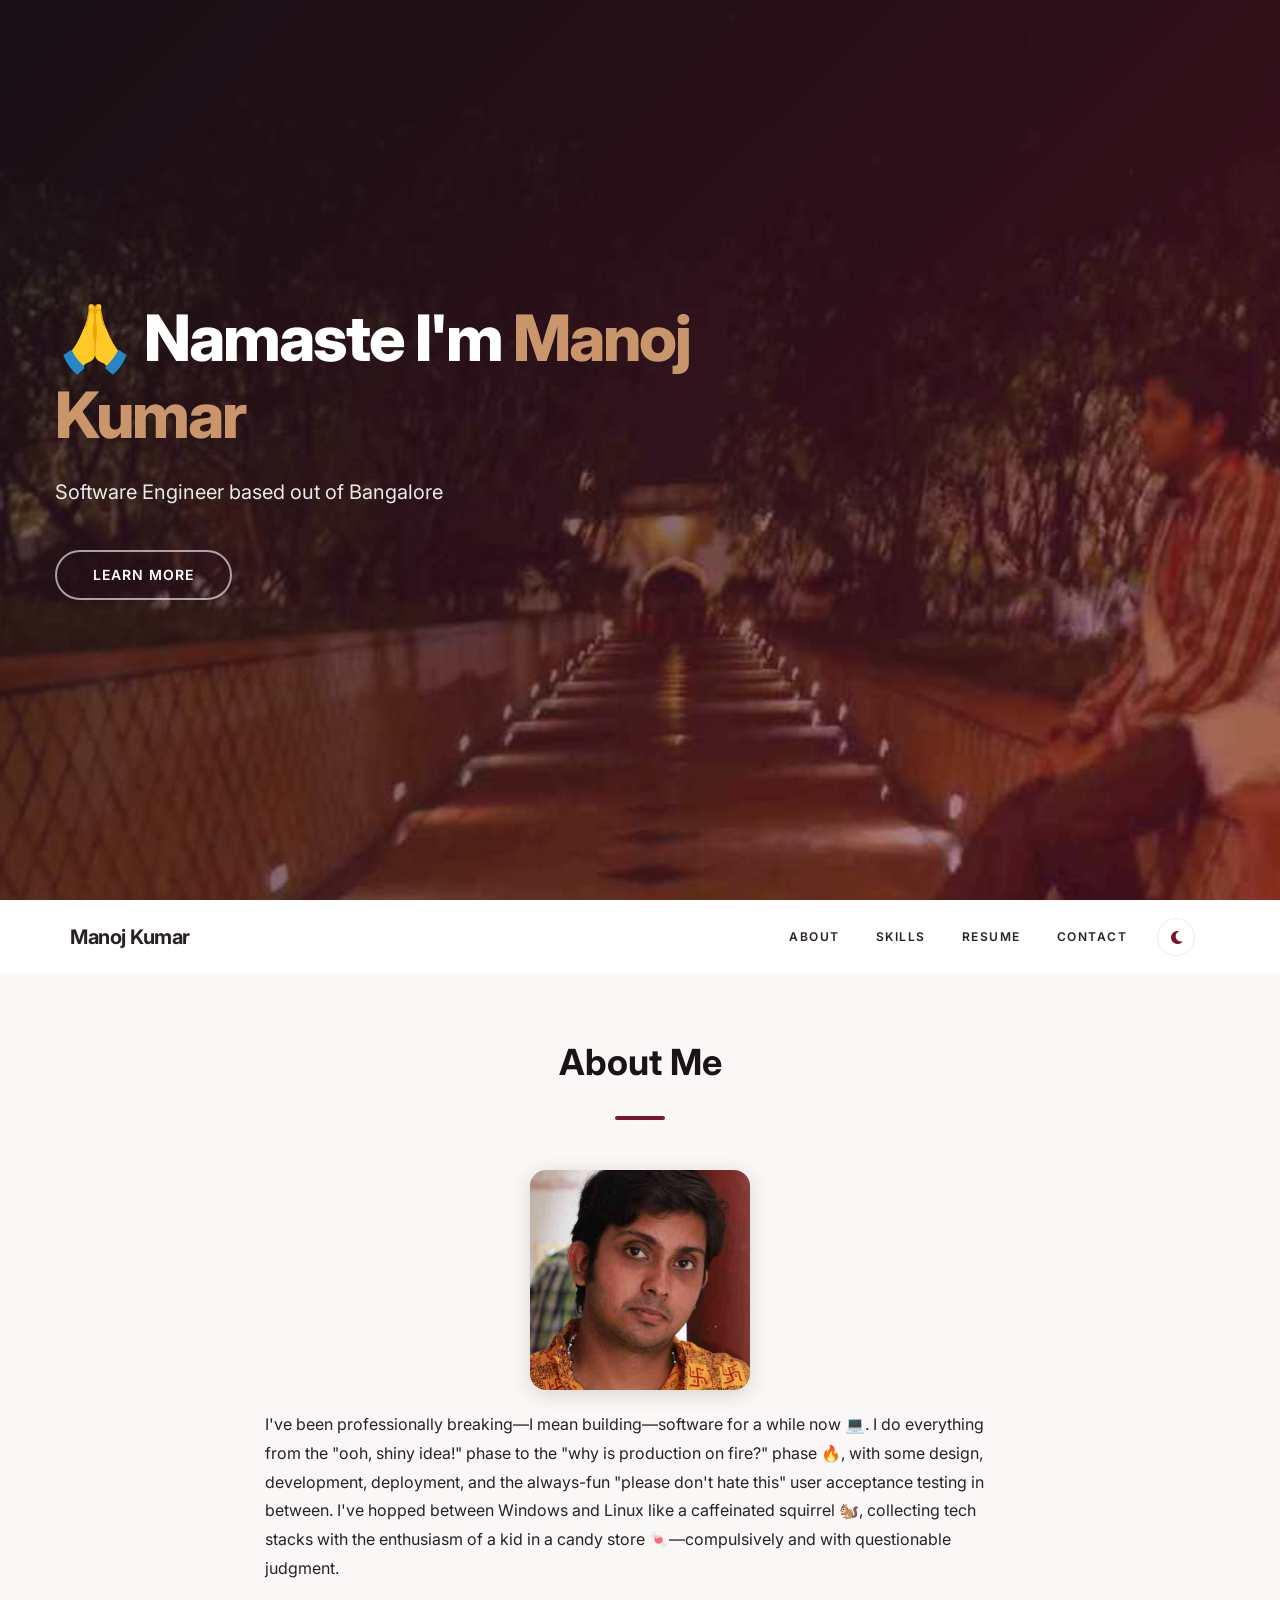
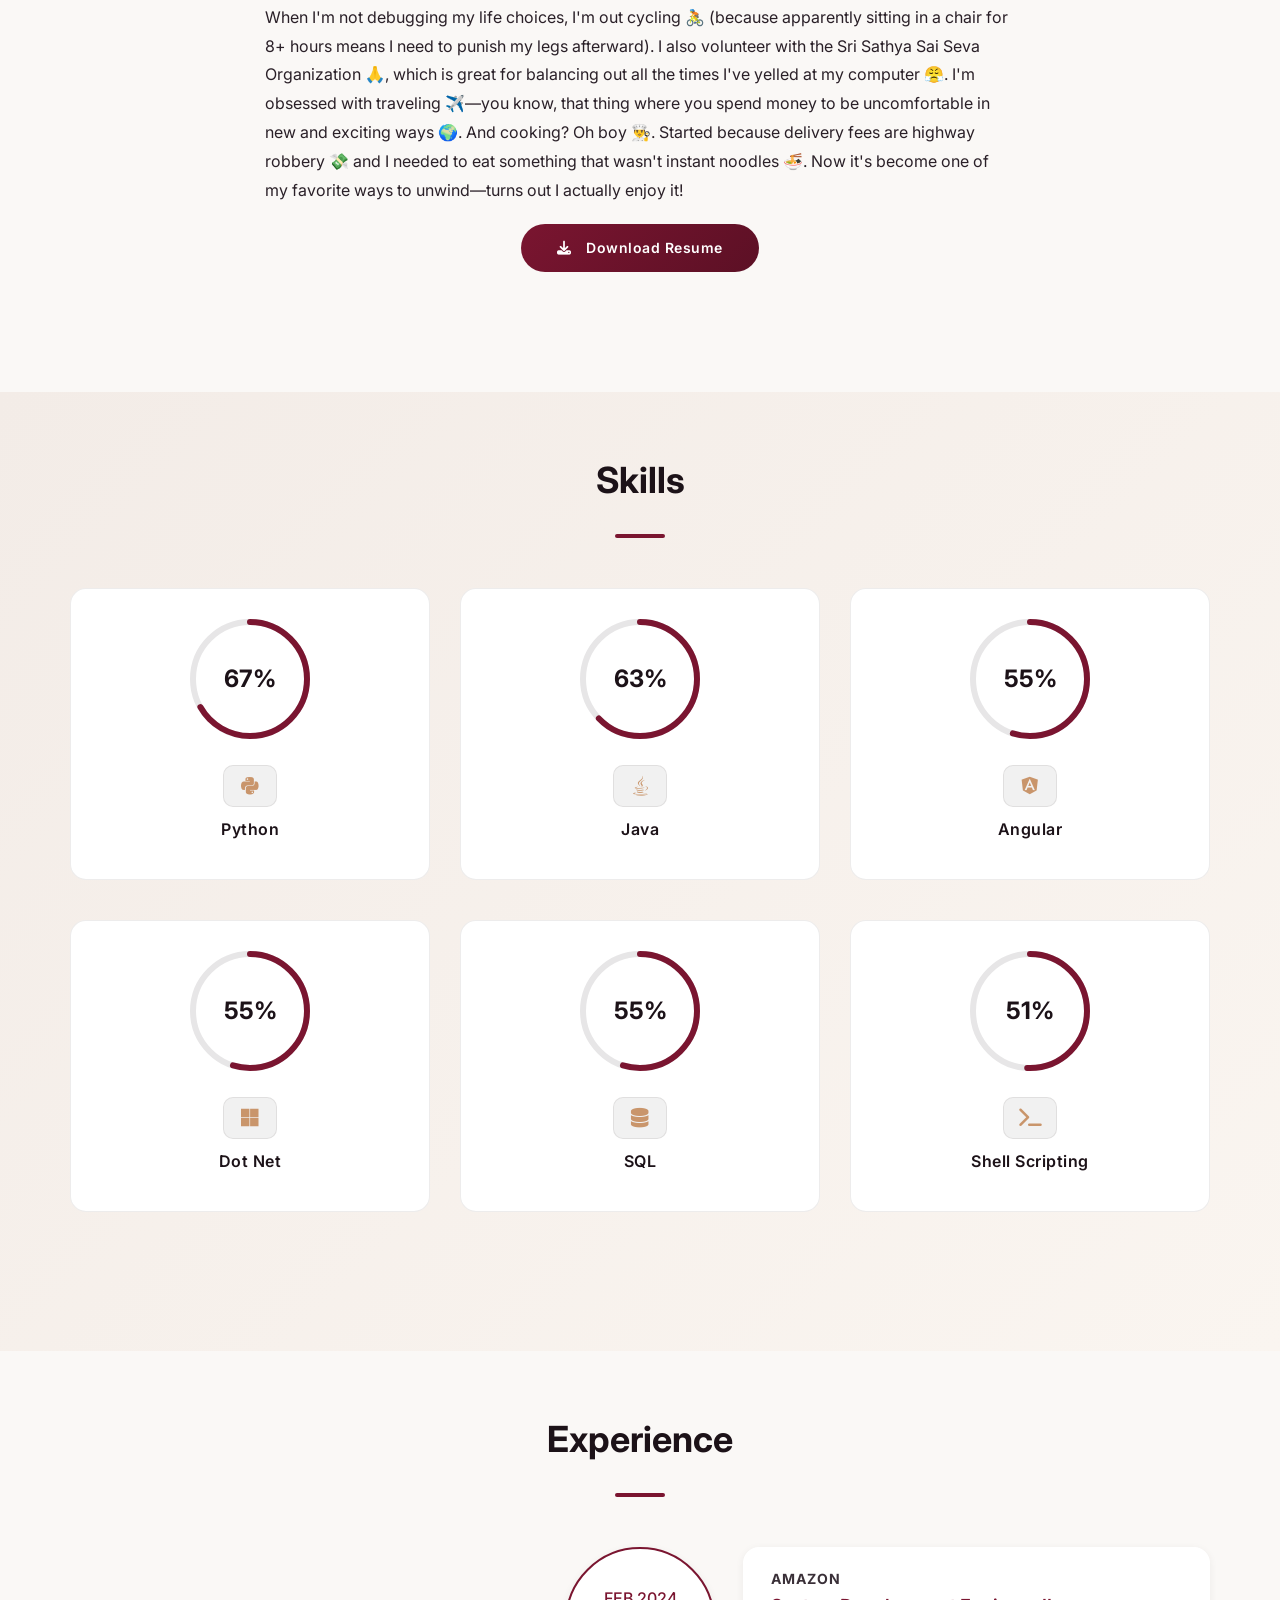
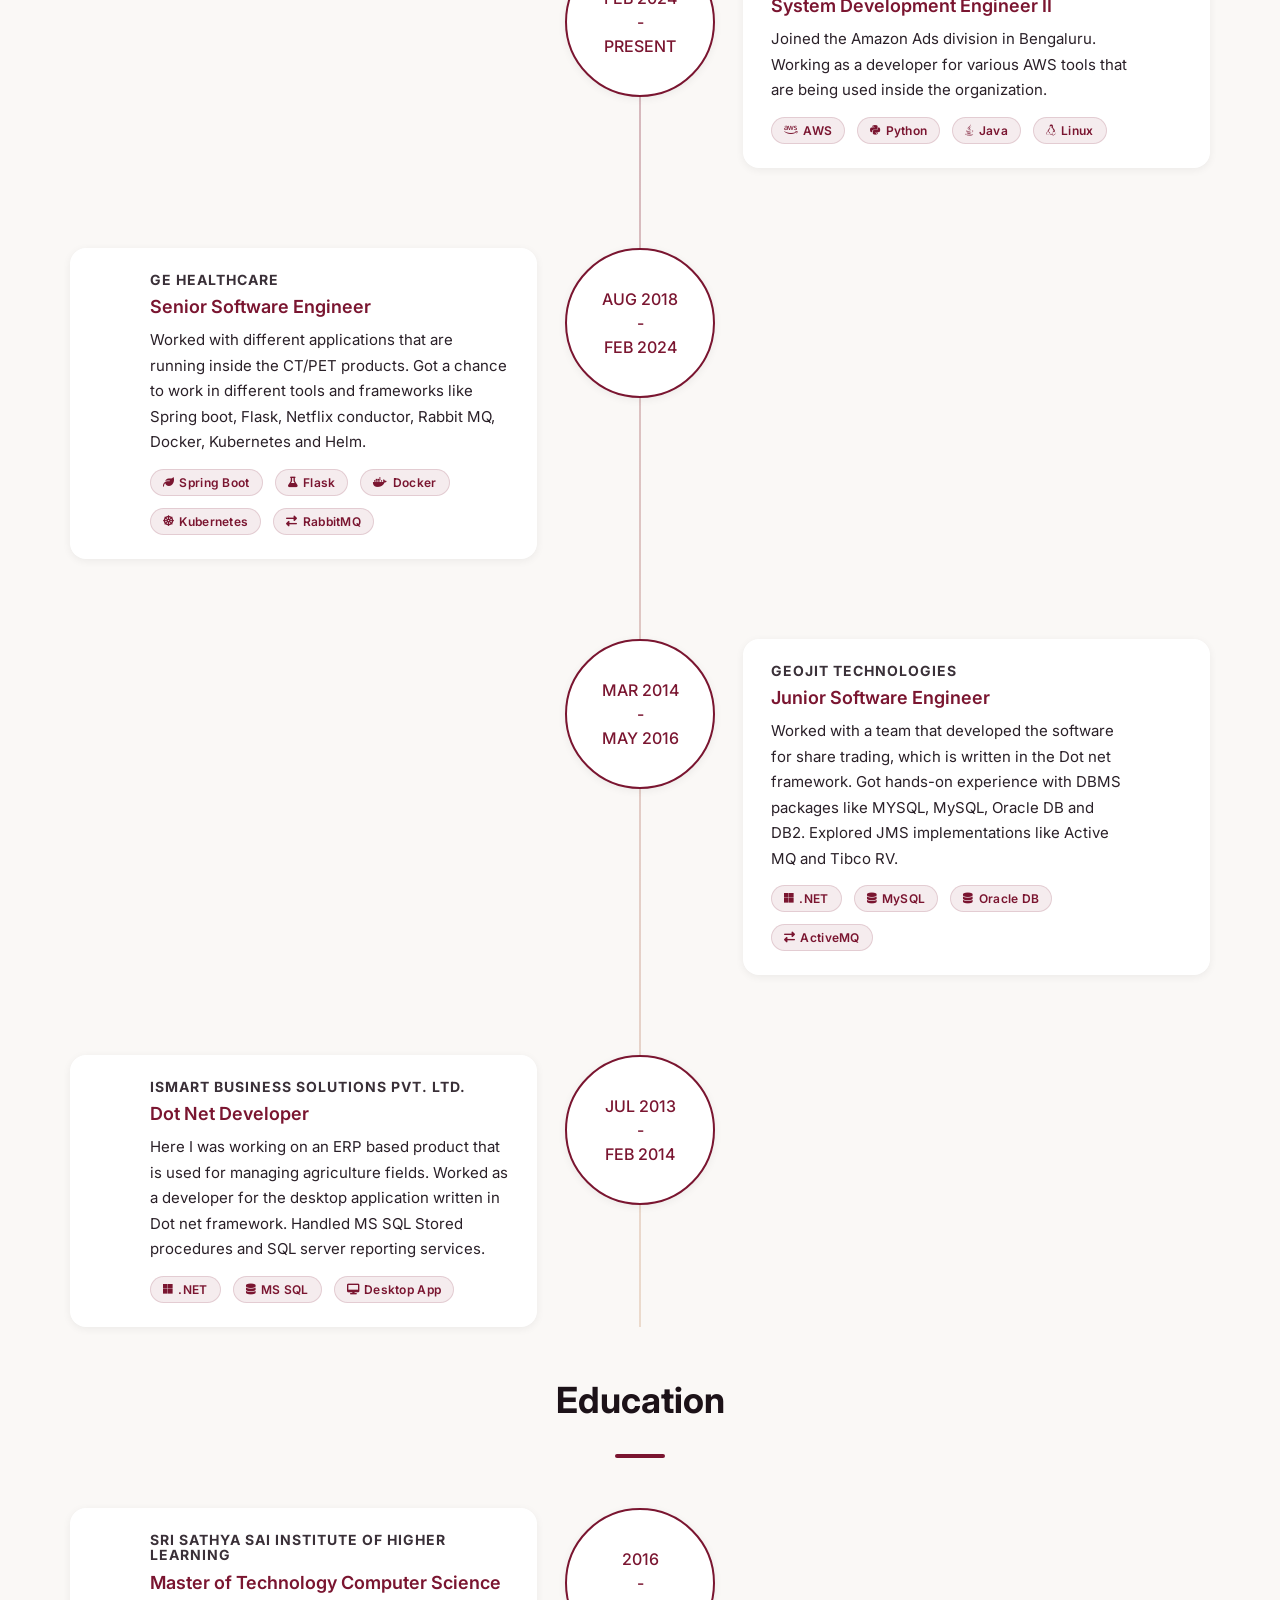
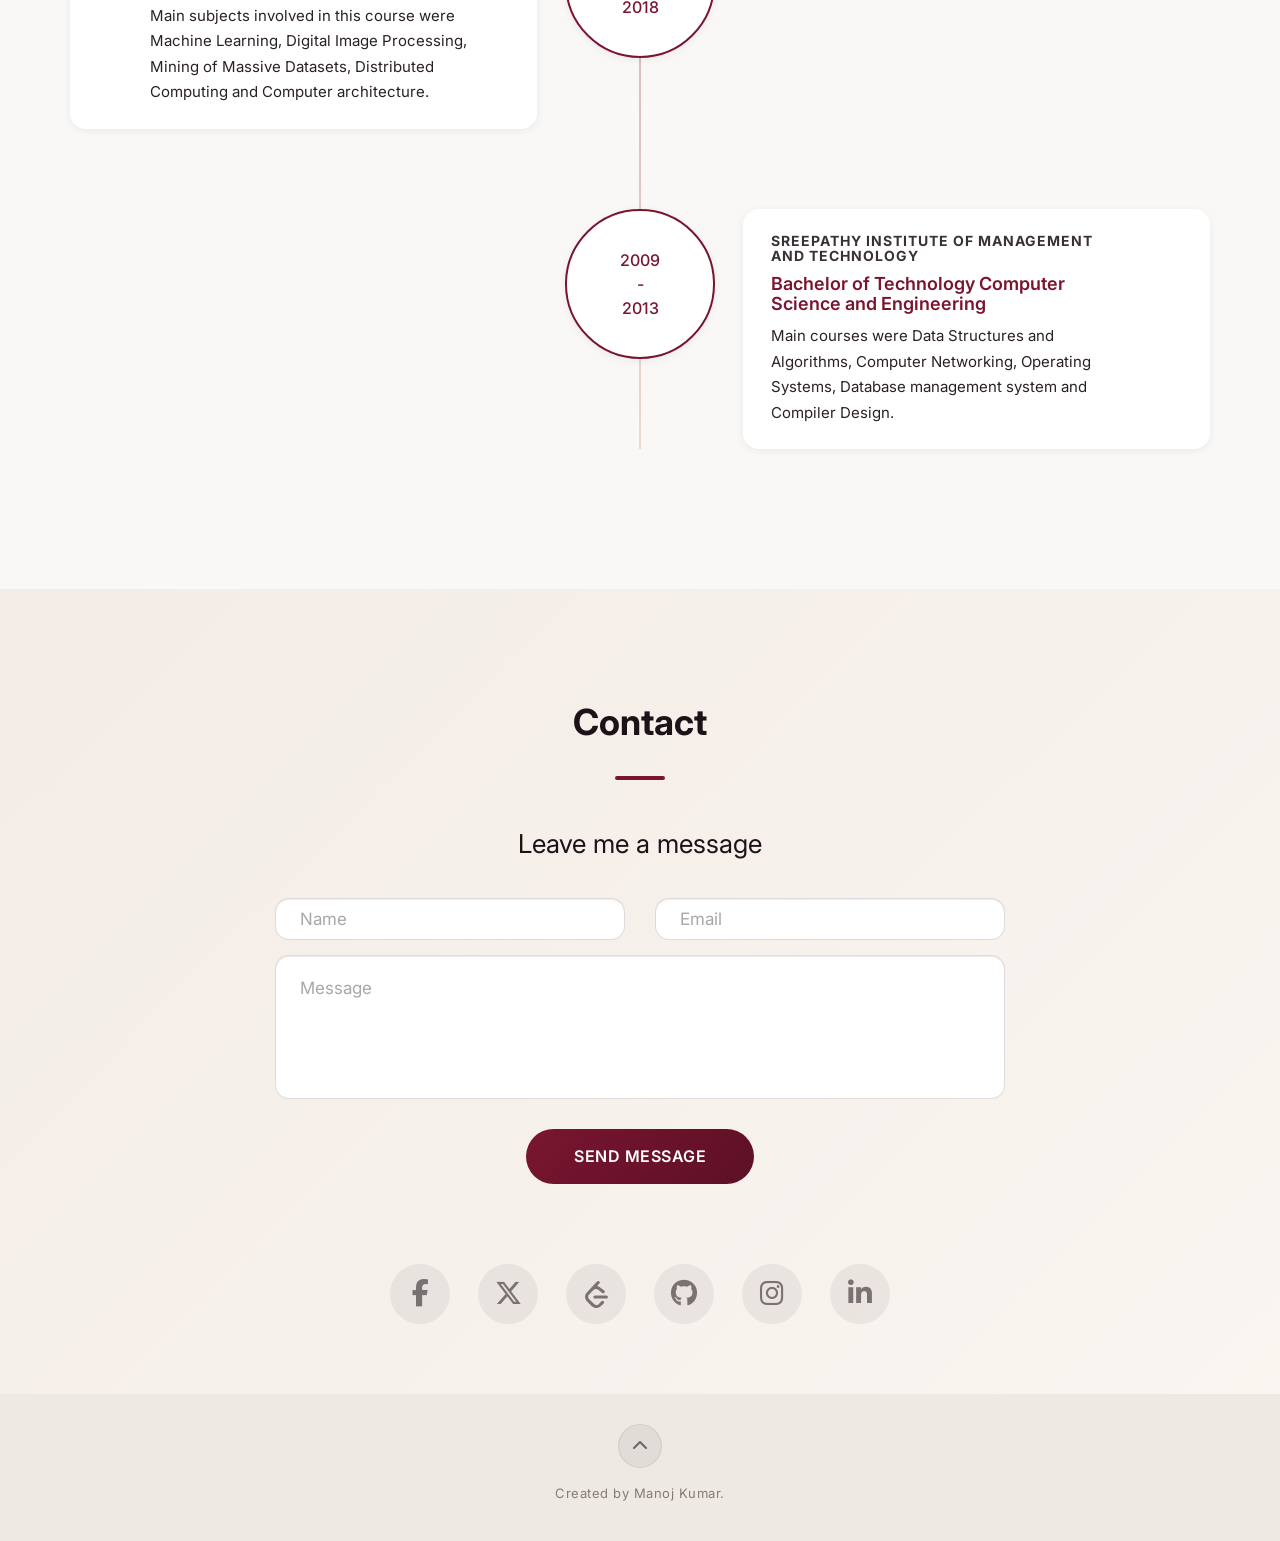
==== commit ec3dcfd2: "Improving the mobile view" ====
--- a/index.html
+++ b/index.html
@@ -203,7 +203,7 @@
         <div class="skill"> <span class="chart" data-percent="65"> <span class="percent">65</span> </span>
           <div class="skill-info">
             <i class="fa-solid fa-terminal skill-icon"></i>
-            <h4>Shell <br class="skill-name-break">Scripting</h4>
+            <h4>Shell Scripting</h4>
           </div>
         </div>
       </div>
--- a/css/style.css
+++ b/css/style.css
@@ -1035,6 +1035,19 @@
   box-shadow: 0 8px 20px rgba(122,21,48,0.3);
 }
 
+/* Transient "just clicked" highlight. Social links open in a new tab, so the
+   visitor returns to this page; the clicked icon stays highlighted (JS adds
+   .social-clicked) until they click anywhere else, which clears it. Mirrors
+   the hover styling so the icon reads as active. */
+#contact .social ul li a.social-clicked i.fa-solid,
+#contact .social ul li a.social-clicked i.fa-brands,
+#contact .social ul li a.social-clicked .leetcode-icon {
+  color: #fff;
+  background: var(--primary);
+  transform: translateY(-4px);
+  box-shadow: 0 8px 20px rgba(122,21,48,0.45);
+}
+
 #contact .btn {
   background: linear-gradient(135deg, var(--primary), var(--primary-dark));
   border: none;
@@ -1242,12 +1255,6 @@
   #skillsset .skill.animate-on-scroll.in-view {
     transition-delay: 0ms;
   }
-
-  /* "Shell Scripting" wraps to two lines only on mobile; keep it one line on
-     big screens where cards are single-column and the extra break misaligns. */
-  #skills .skill-name-break {
-    display: none;
-  }
 }
 
 /* On mobile, resolve the reveal faster so quick flicks don't reveal a blank
@@ -1313,42 +1320,50 @@
   }
 
   /* Two-column mobile card: chart (percentage) on the left, icon + name
-     stacked on the right. Target ~345x280; scaled down at ≤480px below. */
+     stacked on the right. Full container width to match the Experience
+     timeline panels; height unchanged. The two columns distribute across the
+     wider card via space-evenly. */
   #skills .skill {
     margin: 0 auto 18px;
-    max-width: 380px;
-    padding: 36px 20px;
+    max-width: 100%;
+    padding: 36px 24px;
     min-height: 310px;
     flex-direction: row;
     align-items: center;
     justify-content: center;
-    gap: 40px;
+    gap: 24px;
   }
 
   #skills .skill .chart {
     /* Keep the chart a fixed square so the canvas and the line-height
        centered .percent stay aligned. Do NOT let it flex-grow — stretching
        the chart pushes the percentage number outside the donut. */
+    flex: 0 0 190px;
+    width: 190px;
+    height: 190px;
+    margin-bottom: 0;
+    align-self: center;
+  }
+
+  /* Right column: icon over name. Fixed width so every card's two columns
+     line up identically regardless of name length, and long names ("Shell
+     Scripting") wrap consistently instead of stretching the column and
+     appearing to open a larger gap. */
+  #skills .skill-info {
+    display: flex;
     flex: 0 0 130px;
     width: 130px;
-    height: 130px;
-    margin-bottom: 0;
-  }
-
-  /* Right column: icon over name. Sized to content so the chart + info form
-     a group centered in the card (justify-content: center on .skill). */
-  #skills .skill-info {
-    display: flex;
-    flex: 0 0 auto;
     flex-direction: column;
     align-items: center;
     justify-content: center;
-    gap: 14px;
+    align-self: center;
+    gap: 18px;
+    margin-top: 9px;
   }
 
   #skills .skill-info h4 {
     margin-top: 0;
-    font-size: 20px;
+    font-size: 28px;
     line-height: 1.25;
     /* Reserve two lines' height so single-line names (Python, Java…) and the
        two-line "Shell / Scripting" name occupy the same vertical space,
@@ -1360,19 +1375,19 @@
   }
 
   #skills .skill-icon {
-    font-size: 26px;
-    width: 70px;
-    height: 58px;
+    font-size: 38px;
+    width: 96px;
+    height: 78px;
   }
 
   .chart {
-    width: 130px;
-    height: 130px;
+    width: 190px;
+    height: 190px;
   }
 
   .percent {
-    font-size: 28px;
-    line-height: 130px;
+    font-size: 38px;
+    line-height: 190px;
   }
 
   .timeline > li .timeline-panel {
@@ -1399,13 +1414,15 @@
     top: 8px;
   }
 
-  /* Bigger, more prominent card on hover. A small scale gives the "grows
-     bigger" feel; extra top/bottom padding adds noticeable height without
-     widening the card or disturbing the 120px badge clearance. */
+  /* Bigger, more prominent card on tap/hover. A centered scale + lift gives a
+     uniform "grows bigger" feel for every card (normal and inverted alike).
+     transform-origin is pinned to center and the padding is NOT changed on
+     hover — a padding jump shifted the text toward the bottom-right on the
+     non-inverted (GE) card, so the grow is now a pure centered scale. */
   .timeline > li .timeline-panel:hover,
   .timeline > li .timeline-image:hover ~ .timeline-panel {
     transform: translateY(-6px) scale(1.02);
-    padding: 40px 16px 40px 120px;
+    transform-origin: center center;
     box-shadow: var(--shadow-lg);
   }
 
@@ -1497,22 +1514,23 @@
 
 /* Very small screens — 3+3 icon grid */
 @media(max-width:480px) {
-  /* Scale the skill card down on small phones (from the ~345x280 target). */
+  /* Full-width card (matches the Experience timeline panels); internals
+     scaled down for small phones. */
   #skills .skill {
-    max-width: 300px;
-    padding: 24px 14px;
+    max-width: 100%;
+    padding: 24px 16px;
     min-height: 240px;
   }
 
   #skills .skill .chart {
-    flex: 0 0 80px;
-    width: 80px;
-    height: 80px;
+    flex: 0 0 110px;
+    width: 110px;
+    height: 110px;
   }
 
   #skills .skill .percent {
-    line-height: 80px;
-    font-size: 18px;
+    line-height: 110px;
+    font-size: 22px;
   }
 
   #skills .skill-info h4 {
